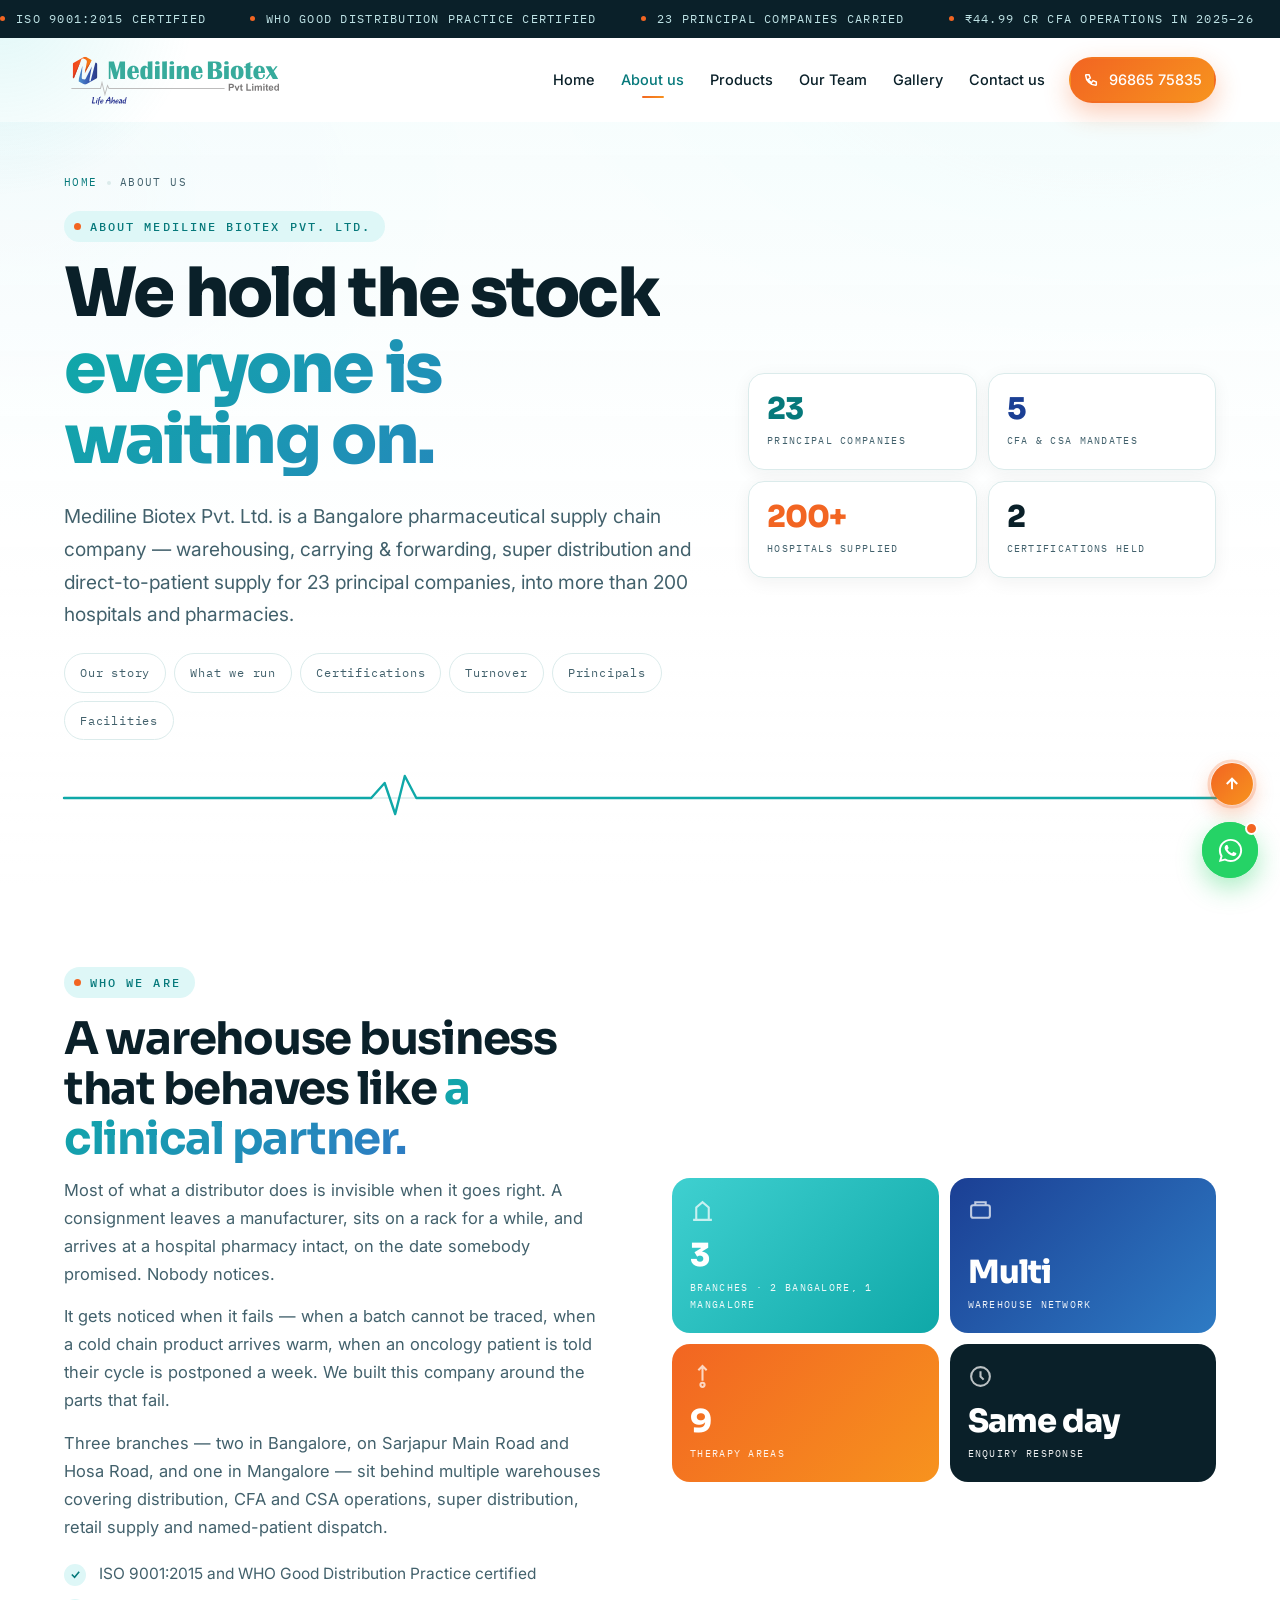
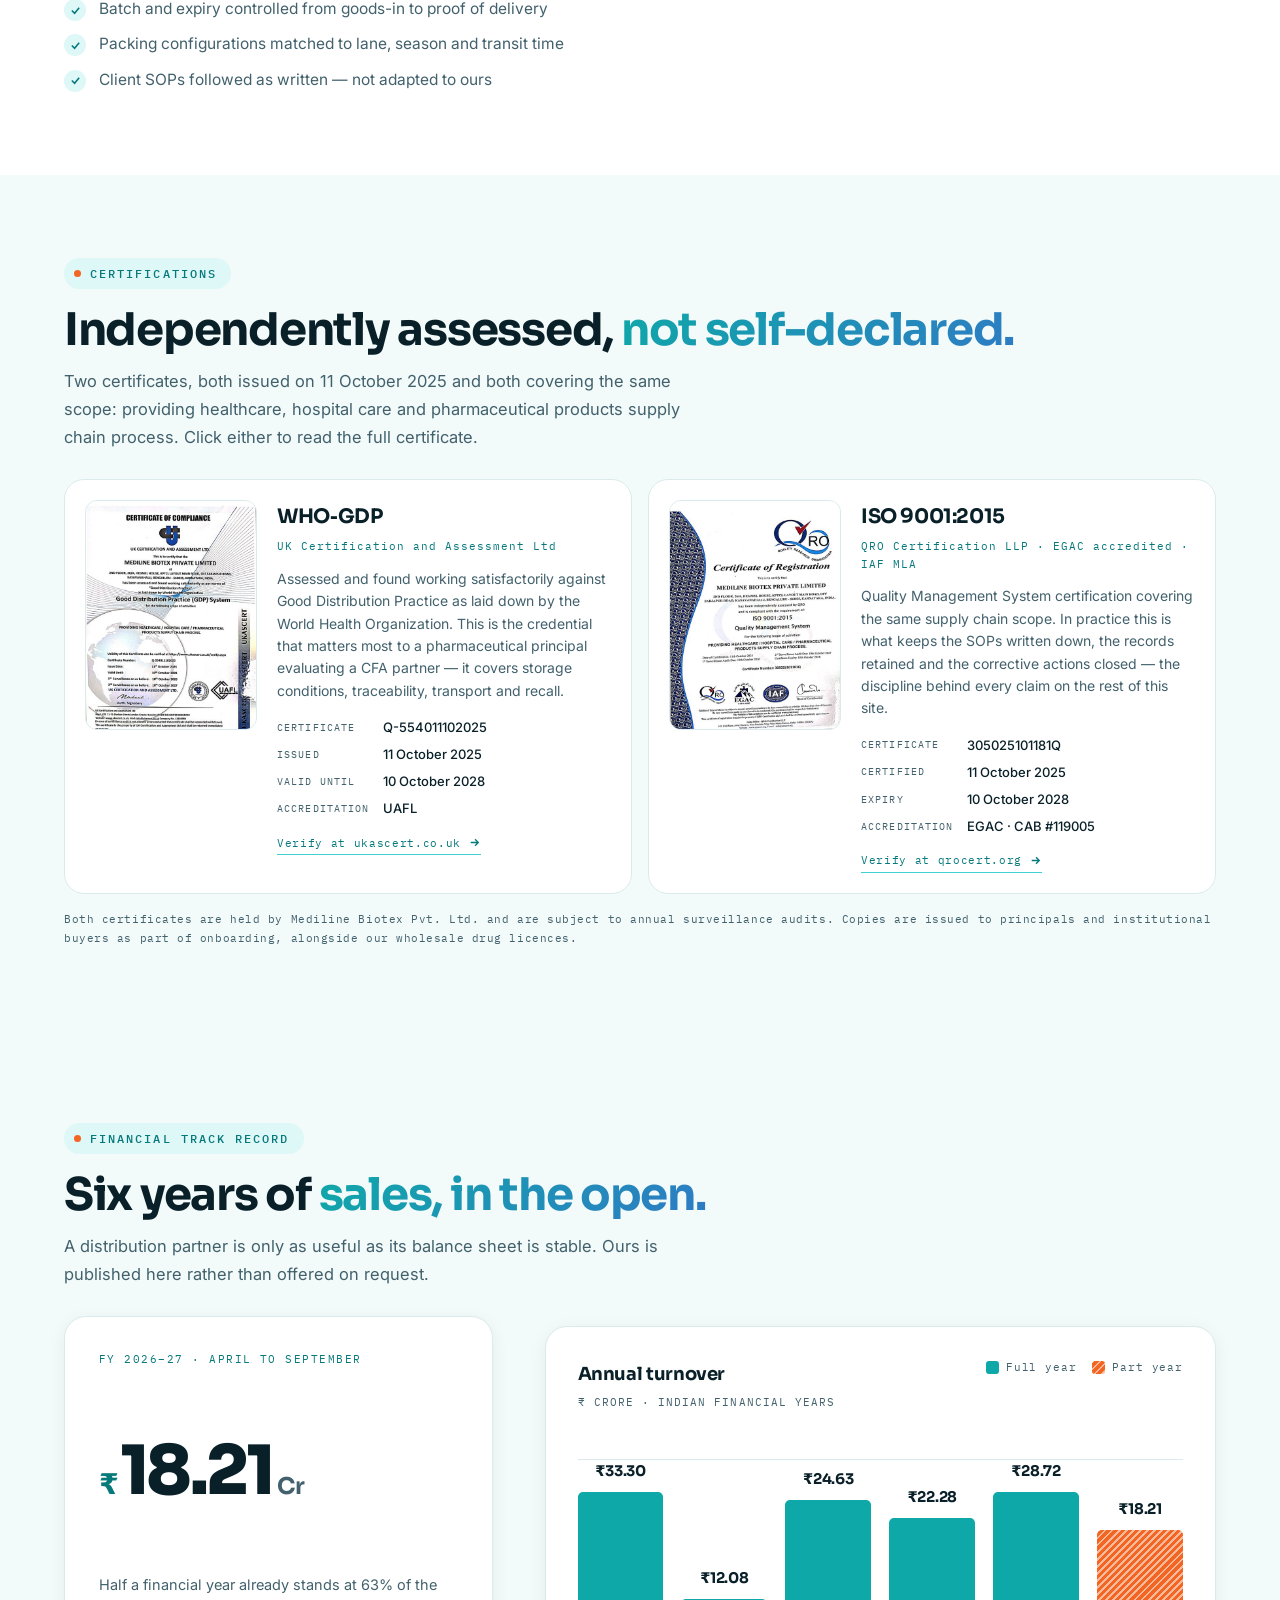
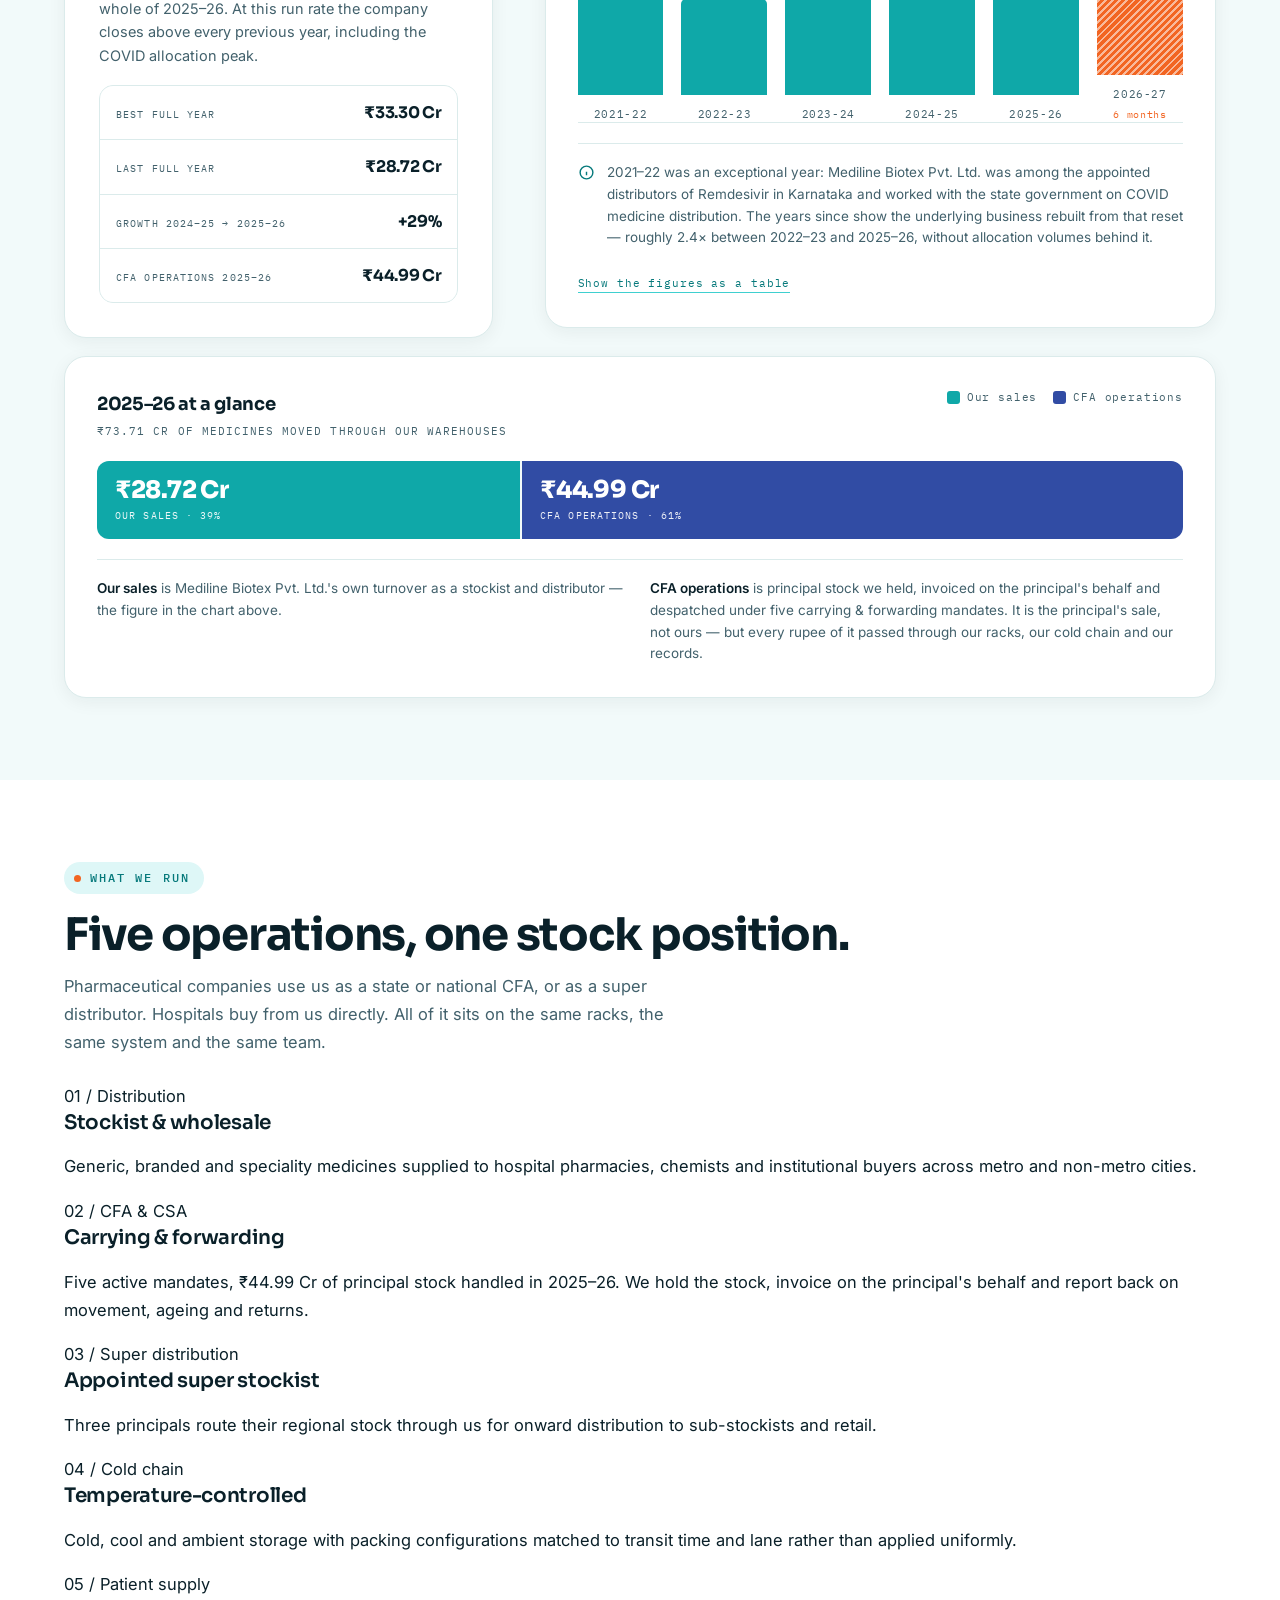
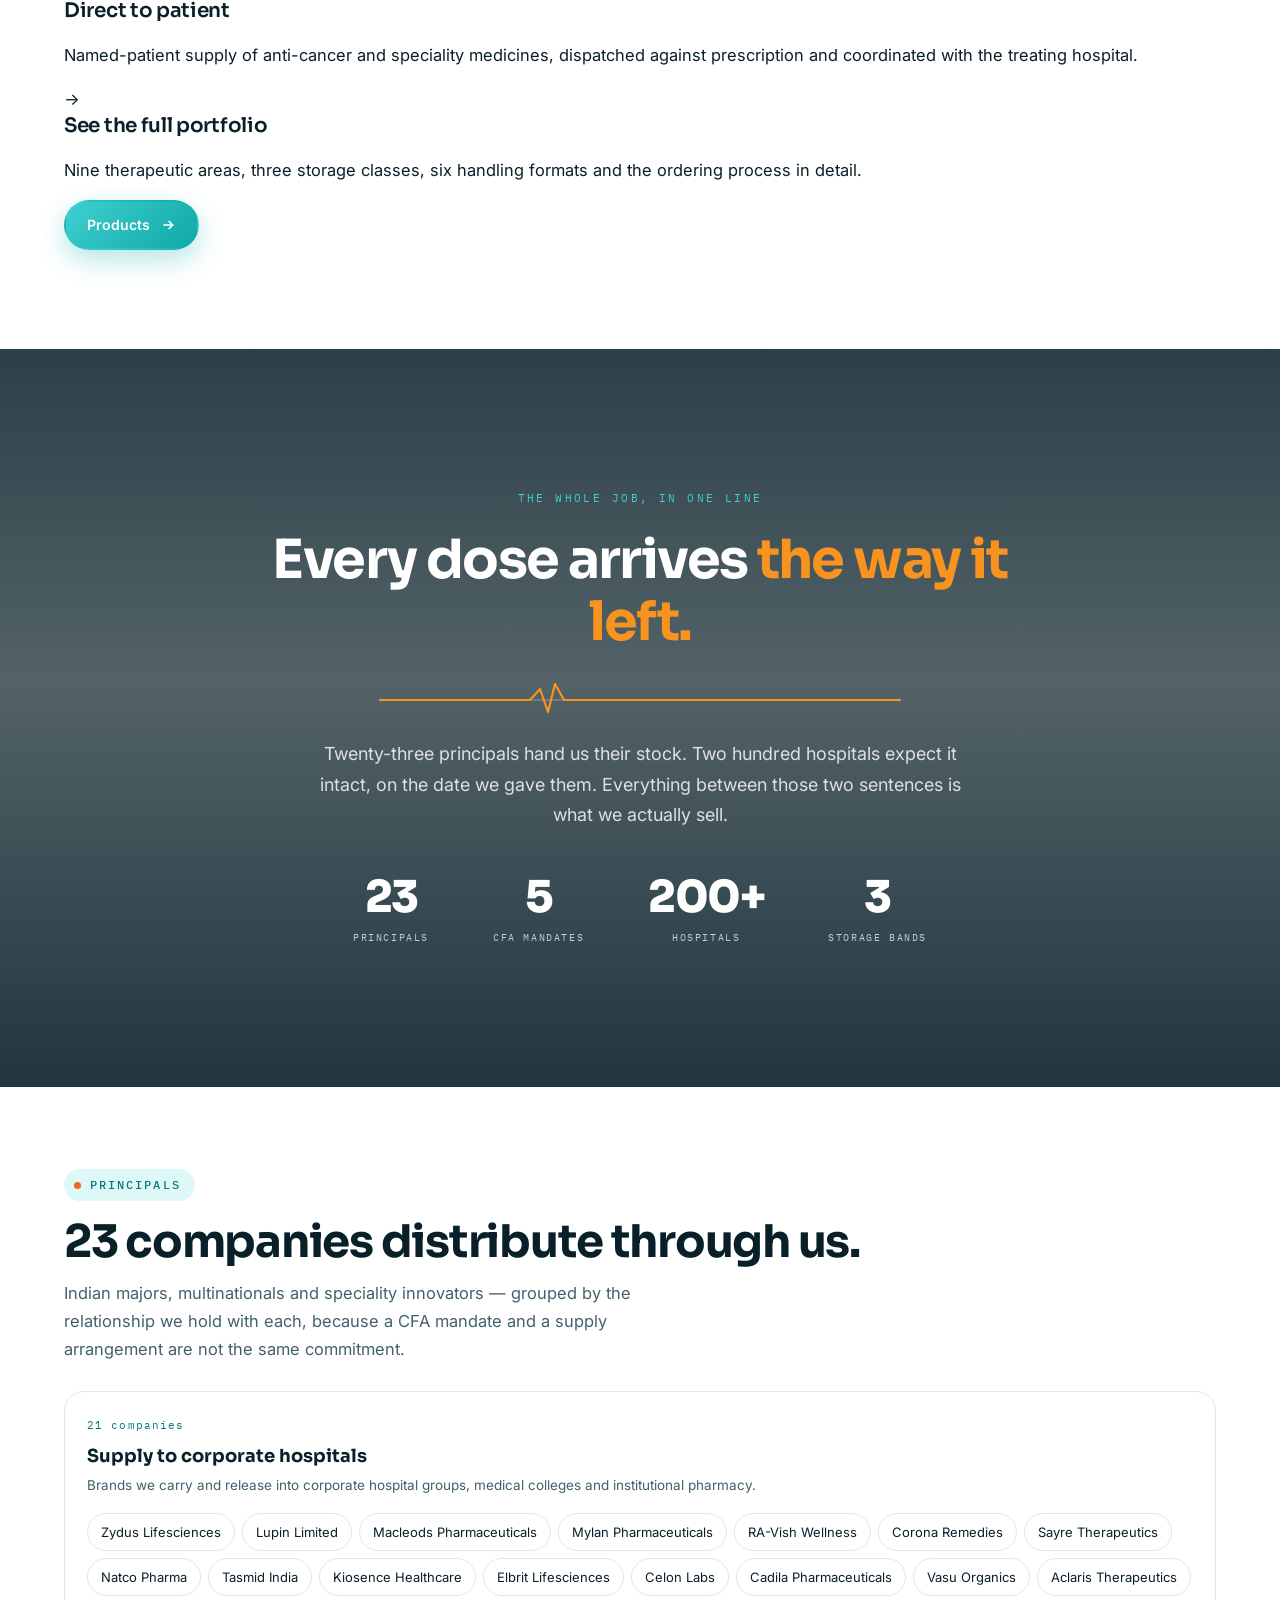
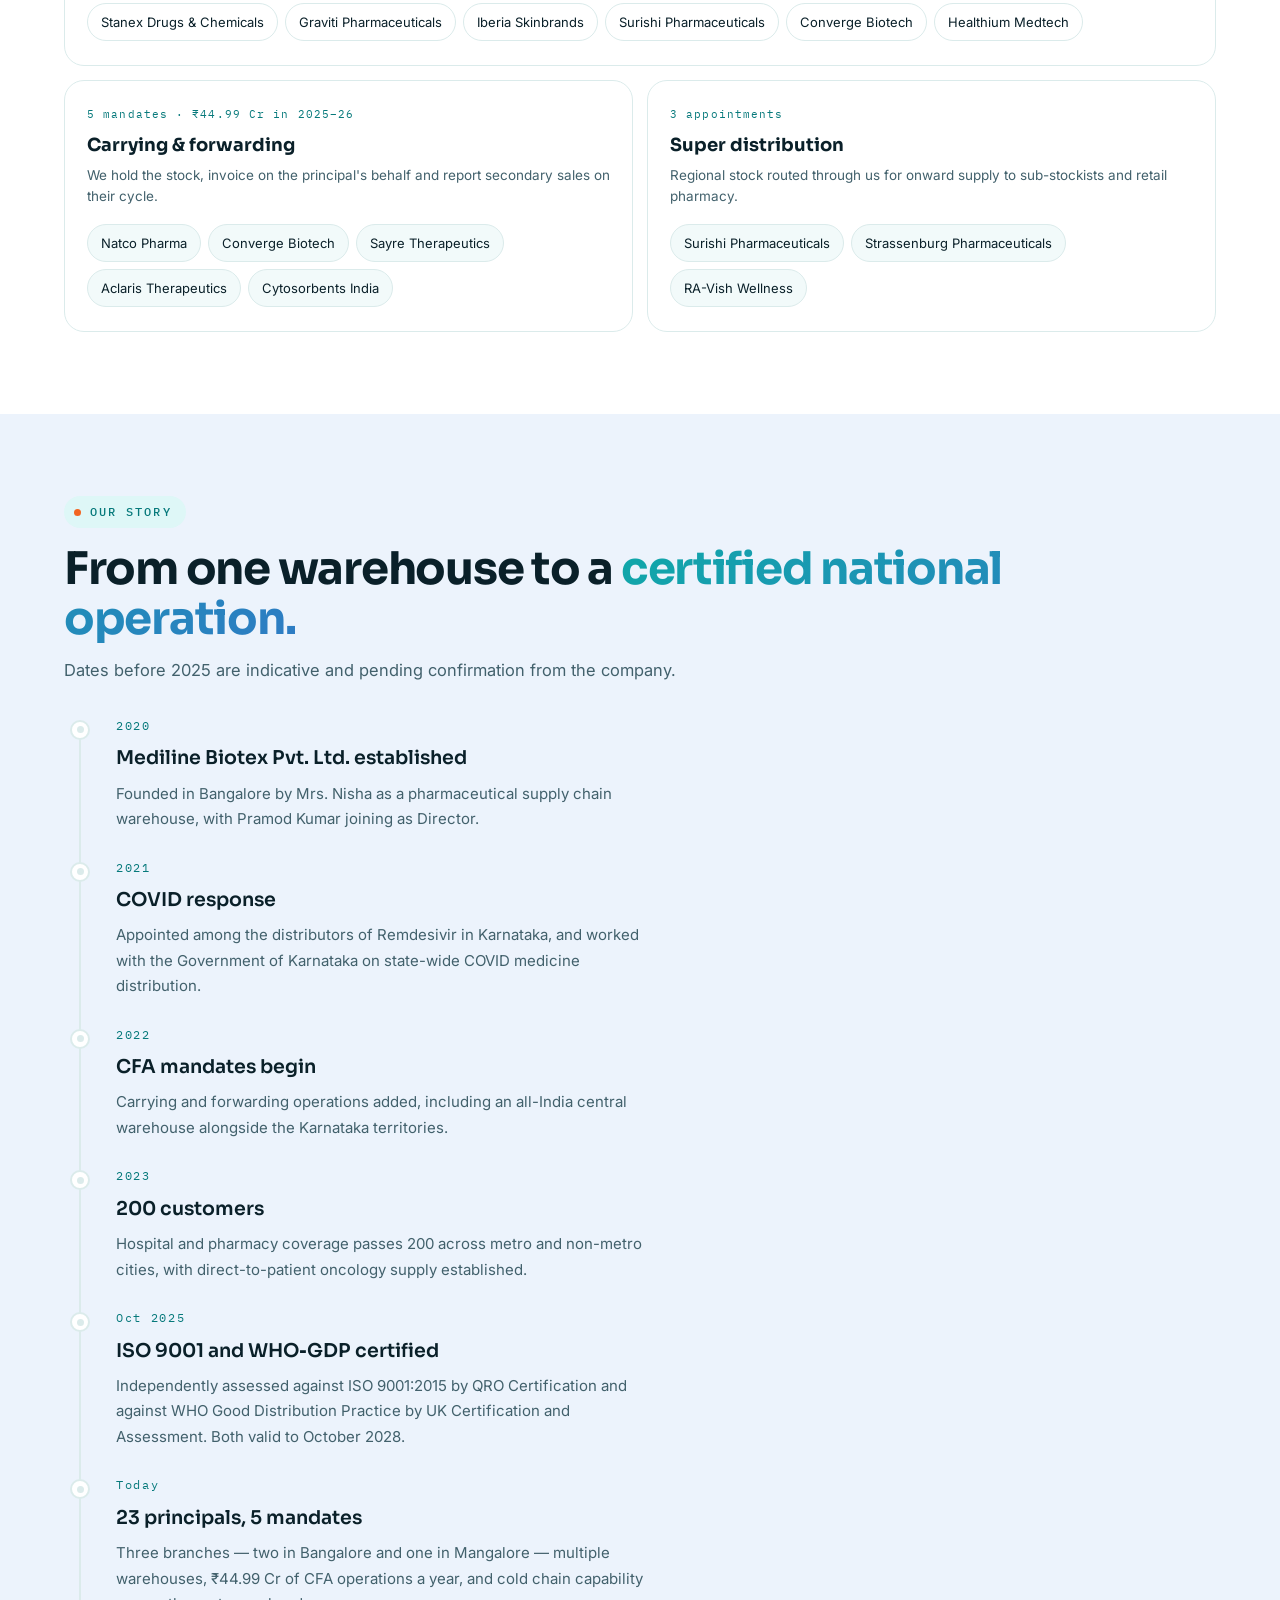
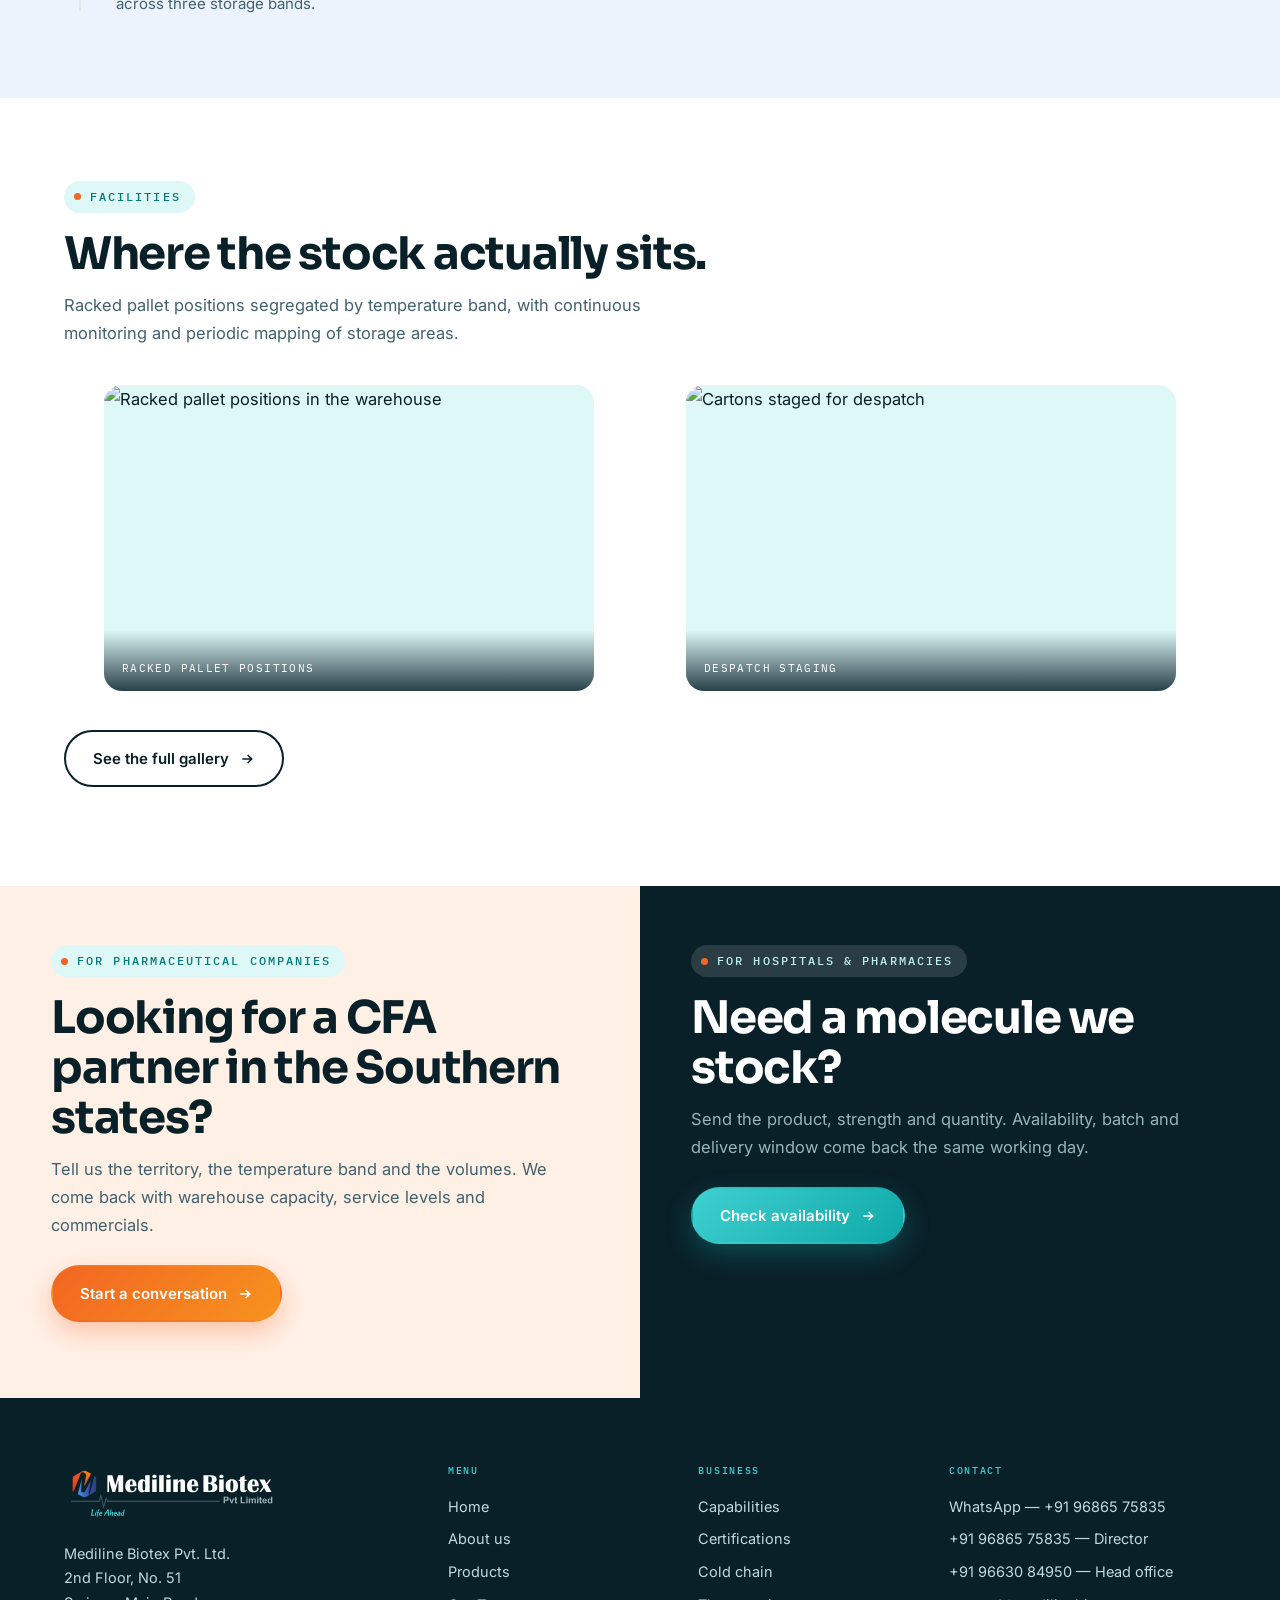
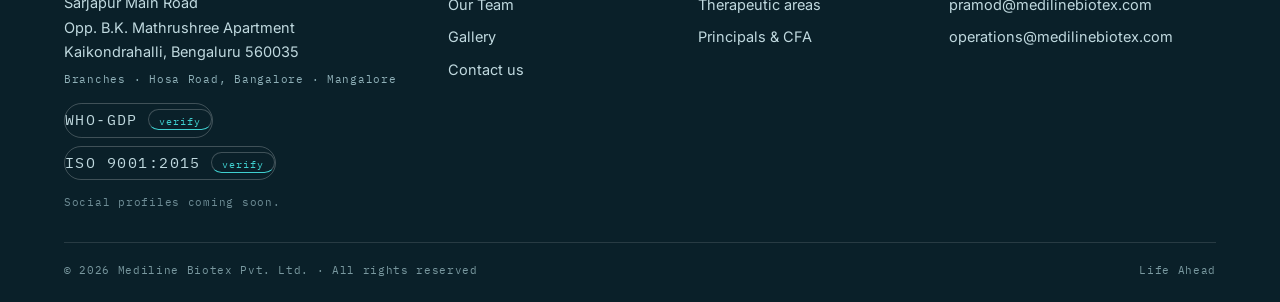
==== about.html @ 3baffec4 "v1" ====
<!DOCTYPE html>
<html lang="en">
<head>
<meta charset="utf-8">
<meta name="viewport" content="width=device-width, initial-scale=1">
<meta name="theme-color" content="#37AB9C">
<title>About us — Mediline Biotex | ISO 9001 &amp; WHO-GDP distributor</title>
<meta name="description" content="Mediline Biotex Pvt. Ltd. is a Bangalore pharmaceutical supply chain company — warehousing, CFA, super distribution and direct-to-patient supply for 23 principals, certified to ISO 9001:2015 and WHO Good Distribution Practice.">
<meta property="og:title" content="About us — Mediline Biotex | ISO 9001 &amp; WHO-GDP distributor">
<meta property="og:description" content="Mediline Biotex Pvt. Ltd. is a Bangalore pharmaceutical supply chain company — warehousing, CFA, super distribution and direct-to-patient supply for 23 principals, certified to ISO 9001:2015 and WHO Good Distribution Practice.">
<meta property="og:type" content="website">
<link rel="icon" type="image/svg+xml" href="assets/mark.svg">
<link rel="apple-touch-icon" href="assets/mediline-mark-512.png">
<link rel="preconnect" href="https://fonts.googleapis.com">
<link rel="preconnect" href="https://fonts.gstatic.com" crossorigin>
<link href="https://fonts.googleapis.com/css2?family=Sora:wght@400;600;700;800&family=Inter:wght@400;500;600&family=IBM+Plex+Mono:wght@400;500&display=swap" rel="stylesheet">
<link rel="stylesheet" href="assets/style.css">
</head>
<body>
<div id="glow"></div>
<div id="prog"></div>
<!-- ===== TICKER ===== -->
<div id="tick">
  <div class="tick-track" data-marq>
    <span><u></u> ISO 9001:2015 certified</span>
    <span><u></u> WHO Good Distribution Practice certified</span>
    <span><u></u> 23 principal companies carried</span>
    <span><u></u> &#8377;44.99 Cr CFA operations in 2025&ndash;26</span>
    <span><u></u> 5 CFA &amp; CSA mandates</span>
    <span><u></u> 200+ hospitals and pharmacies supplied</span>
    <span><u></u> 3 branches &mdash; Bangalore &amp; Mangalore</span>
    <span><u></u> Cold 2&ndash;8&deg;C &middot; Cool 15&ndash;25&deg;C &middot; Ambient below 30&deg;C</span>
    <span><u></u> Same-day availability confirmation</span>
  </div>
</div>
<!-- ===== HEADER ===== -->
<header id="hdr">
  <div class="wrap hdr-in">
    <a class="logo" href="index.html"><img src="assets/logo.svg" alt="Mediline Biotex Pvt. Ltd. — Life Ahead" width="585" height="166"></a>
    <nav class="nav" aria-label="Main">
      <a href="index.html">Home</a>
      <a href="about.html" class="active">About us</a>
      <a href="products.html">Products</a>
      <a href="team.html">Our Team</a>
      <a href="gallery.html">Gallery</a>
      <a href="contact.html">Contact us</a>
      <a class="btn btn-warm btn-sm" href="tel:+919686575835"><svg viewBox="0 0 24 24" fill="none" stroke="currentColor" stroke-width="2.2"><path d="M5 4h4l2 5-3 2a12 12 0 005 5l2-3 5 2v4a1 1 0 01-1 1A16 16 0 014 5a1 1 0 011-1z"/></svg> 96865&nbsp;75835</a>
    </nav>
    <button id="burger" type="button" aria-label="Open menu" aria-controls="drawer" aria-expanded="false"><span></span><span></span><span></span></button>
  </div>
</header>
<nav id="drawer" aria-label="Mobile menu">
  <p class="d-head">Menu</p>
  <a href="index.html">Home</a>
  <a href="about.html" class="on">About us</a>
  <a href="products.html">Products</a>
  <a href="team.html">Our Team</a>
  <a href="gallery.html">Gallery</a>
  <a href="contact.html">Contact us</a>
  <div class="d-actions">
    <a class="call" href="tel:+919686575835"><svg viewBox="0 0 24 24" fill="none" stroke="currentColor" stroke-width="2.2"><path d="M5 4h4l2 5-3 2a12 12 0 005 5l2-3 5 2v4a1 1 0 01-1 1A16 16 0 014 5a1 1 0 011-1z"/></svg> Call 96865&nbsp;75835</a>
    <a class="whats" href="https://wa.me/919686575835?text=Hi%20Mediline%20Biotex%2C%20I%27d%20like%20to%20enquire%20about%20" target="_blank" rel="noopener"><svg viewBox="0 0 32 32" fill="currentColor"><path d="M16.01 3.2c-7.06 0-12.8 5.74-12.8 12.8 0 2.26.59 4.46 1.72 6.4L3.2 28.8l6.57-1.7a12.74 12.74 0 006.24 1.6h.01c7.06 0 12.8-5.74 12.8-12.8 0-3.42-1.33-6.63-3.75-9.05a12.7 12.7 0 00-9.06-3.65zm0 23.34h-.01a10.6 10.6 0 01-5.4-1.48l-.39-.23-4.02 1.05 1.07-3.92-.25-.4a10.6 10.6 0 01-1.63-5.66c0-5.87 4.78-10.64 10.64-10.64 2.84 0 5.51 1.11 7.52 3.12a10.57 10.57 0 013.11 7.53c0 5.87-4.77 10.63-10.64 10.63zm5.83-7.96c-.32-.16-1.89-.93-2.18-1.04-.29-.11-.5-.16-.71.16-.21.32-.82 1.04-1.01 1.25-.18.21-.37.24-.69.08-.32-.16-1.35-.5-2.57-1.59-.95-.85-1.59-1.89-1.78-2.21-.18-.32-.02-.5.14-.66.15-.14.32-.37.48-.56.16-.19.21-.32.32-.53.11-.21.05-.4-.03-.56-.08-.16-.71-1.73-.98-2.36-.26-.62-.52-.54-.71-.55l-.61-.01c-.21 0-.56.08-.85.4-.29.32-1.11 1.09-1.11 2.65s1.14 3.08 1.3 3.29c.16.21 2.24 3.42 5.43 4.8.76.33 1.35.52 1.81.67.76.24 1.45.21 2 .13.61-.09 1.89-.77 2.15-1.52.27-.75.27-1.38.19-1.52-.08-.13-.29-.21-.61-.37z"/></svg> WhatsApp us</a>
  </div>
  <p class="d-foot">2nd Floor, No. 51, Sarjapur Main Road<br>Kaikondrahalli, Bengaluru 560035<br>Branches: Hosa Road &middot; Mangalore</p>
</nav>
<div id="navScrim"></div>
<!-- ===== PAGE HEAD ===== -->
<section id="phead" class="px">
  <div class="px-frame">
    <div class="px-bg" style="background-image:url('https://images.unsplash.com/photo-1553413077-190dd305871c?auto=format&amp;fit=crop&amp;w=2400&amp;q=72')"></div>
    <div class="px-veil veil-light"></div>
  </div>
  <div class="wrap">
    <p class="crumb"><a href="index.html">Home</a> <i></i> About us</p>
    <div class="phead-grid">
      <div>
        <p class="eyebrow"><i></i> About Mediline Biotex Pvt. Ltd.</p>
        <h1 class="h1" data-split>We hold the stock <em class="grad-text">everyone is waiting on.</em></h1>
        <p class="lede" style="margin-top:20px">Mediline Biotex Pvt. Ltd. is a Bangalore pharmaceutical supply chain company — warehousing, carrying &amp; forwarding, super distribution and direct-to-patient supply for 23 principal companies, into more than 200 hospitals and pharmacies.</p>
        <div class="anchor-nav">
          <a href="#story">Our story</a><a href="#capabilities">What we run</a>
          <a href="#certs">Certifications</a><a href="#turnover">Turnover</a><a href="#partners">Principals</a>
          <a href="#facilities">Facilities</a>
        </div>
      </div>
      <div class="qstats rv-r">
        <div class="qstat teal"><b class="count" data-to="23">23</b><span>Principal companies</span></div>
        <div class="qstat cool"><b class="count" data-to="5">5</b><span>CFA &amp; CSA mandates</span></div>
        <div class="qstat warm"><b class="count" data-to="200" data-suffix="+">200+</b><span>Hospitals supplied</span></div>
        <div class="qstat"><b>2</b><span>Certifications held</span></div>
      </div>
    </div>
    <div class="pulse-wrap">
      <svg class="pulse" viewBox="0 0 1200 44" preserveAspectRatio="none" aria-hidden="true">
        <path class="flat" d="M0 22 H1200"/>
        <path class="live-line" d="M0 22 H320 l14 -15 l11 31 l10 -38 l12 22 H1200"/>
      </svg>
    </div>
  </div>
</section>

<!-- ===== WHO WE ARE ===== -->
<section class="sec" id="who">
  <div class="wrap">
    <div class="about-grid">
      <div class="rv-l">
        <p class="eyebrow"><i></i> Who we are</p>
        <h2 class="h2">A warehouse business that behaves like <span class="grad-text">a clinical partner.</span></h2>
        <p class="sub">Most of what a distributor does is invisible when it goes right. A consignment leaves a manufacturer, sits on a rack for a while, and arrives at a hospital pharmacy intact, on the date somebody promised. Nobody notices.</p>
        <p class="sub" style="margin-top:14px">It gets noticed when it fails — when a batch cannot be traced, when a cold chain product arrives warm, when an oncology patient is told their cycle is postponed a week. We built this company around the parts that fail.</p>
        <p class="sub" style="margin-top:14px">Three branches &mdash; two in Bangalore, on Sarjapur Main Road and Hosa Road, and one in Mangalore &mdash; sit behind multiple warehouses covering distribution, CFA and CSA operations, super distribution, retail supply and named-patient dispatch.</p>
        <ul class="pill-list">
          <li><span class="ck"><svg viewBox="0 0 24 24" fill="none" stroke="#06797B" stroke-width="3.4"><path d="M4 12l6 6L20 6"/></svg></span> ISO 9001:2015 and WHO Good Distribution Practice certified</li>
          <li><span class="ck"><svg viewBox="0 0 24 24" fill="none" stroke="#06797B" stroke-width="3.4"><path d="M4 12l6 6L20 6"/></svg></span> Batch and expiry controlled from goods-in to proof of delivery</li>
          <li><span class="ck"><svg viewBox="0 0 24 24" fill="none" stroke="#06797B" stroke-width="3.4"><path d="M4 12l6 6L20 6"/></svg></span> Packing configurations matched to lane, season and transit time</li>
          <li><span class="ck"><svg viewBox="0 0 24 24" fill="none" stroke="#06797B" stroke-width="3.4"><path d="M4 12l6 6L20 6"/></svg></span> Client SOPs followed as written — not adapted to ours</li>
        </ul>
      </div>
      <div class="mosaic rv-r">
        <div class="tile t1"><svg viewBox="0 0 24 24" fill="none" stroke="#fff" stroke-width="2"><path d="M3 21h18M6 21V9l6-5 6 5v12"/></svg><b>3</b><span>Branches &middot; 2 Bangalore, 1 Mangalore</span></div>
        <div class="tile t2"><svg viewBox="0 0 24 24" fill="none" stroke="#fff" stroke-width="2"><rect x="3" y="7" width="18" height="12" rx="2"/><path d="M7 7V4h10v3"/></svg><b>Multi</b><span>Warehouse network</span></div>
        <div class="tile t3"><svg viewBox="0 0 24 24" fill="none" stroke="#fff" stroke-width="2"><path d="M12 2v14M8 6l4-4 4 4"/><circle cx="12" cy="20" r="2"/></svg><b>9</b><span>Therapy areas</span></div>
        <div class="tile t4"><svg viewBox="0 0 24 24" fill="none" stroke="#fff" stroke-width="2"><circle cx="12" cy="12" r="9"/><path d="M12 7v5l3 3"/></svg><b>Same day</b><span>Enquiry response</span></div>
      </div>
    </div>
  </div>
</section>

<!-- ===== CERTIFICATIONS ===== -->
<section class="sec sec-mist" id="certs">
  <div class="wrap">
    <div class="rv">
      <p class="eyebrow"><i></i> Certifications</p>
      <h2 class="h2">Independently assessed, <span class="grad-text">not self-declared.</span></h2>
      <p class="sub">Two certificates, both issued on 11 October 2025 and both covering the same scope: providing healthcare, hospital care and pharmaceutical products supply chain process. Click either to read the full certificate.</p>
    </div>

    <div class="certs rv">
      <article class="cert">
        <figure class="shotwrap" role="button" tabindex="0" data-full="assets/cert-gdp.jpg" data-cap="WHO Good Distribution Practice — certificate Q-554011102025">
          <img loading="lazy" src="assets/cert-gdp-thumb.jpg" alt="WHO Good Distribution Practice certificate of compliance for Mediline Biotex Pvt. Ltd." width="520" height="735">
        </figure>
        <div>
          <h3>WHO&#8209;GDP</h3>
          <p class="issuer">UK Certification and Assessment Ltd</p>
          <p>Assessed and found working satisfactorily against Good Distribution Practice as laid down by the World Health Organization. This is the credential that matters most to a pharmaceutical principal evaluating a CFA partner — it covers storage conditions, traceability, transport and recall.</p>
          <dl>
            <dt>Certificate</dt><dd>Q-554011102025</dd>
            <dt>Issued</dt><dd>11 October 2025</dd>
            <dt>Valid until</dt><dd>10 October 2028</dd>
            <dt>Accreditation</dt><dd>UAFL</dd>
          </dl>
          <a class="verify" href="https://www.ukascert.co.uk/verify.aspx" target="_blank" rel="noopener">Verify at ukascert.co.uk
            <svg viewBox="0 0 24 24" fill="none" stroke="currentColor" stroke-width="2.4" style="width:13px;height:13px"><path d="M5 12h14M13 6l6 6-6 6"/></svg></a>
        </div>
      </article>

      <article class="cert">
        <figure class="shotwrap" role="button" tabindex="0" data-full="assets/cert-iso.jpg" data-cap="ISO 9001:2015 Quality Management System — certificate 305025101181Q">
          <img loading="lazy" src="assets/cert-iso-thumb.jpg" alt="ISO 9001:2015 certificate of registration for Mediline Biotex Pvt. Ltd." width="520" height="735">
        </figure>
        <div>
          <h3>ISO 9001:2015</h3>
          <p class="issuer">QRO Certification LLP &middot; EGAC accredited &middot; IAF MLA</p>
          <p>Quality Management System certification covering the same supply chain scope. In practice this is what keeps the SOPs written down, the records retained and the corrective actions closed — the discipline behind every claim on the rest of this site.</p>
          <dl>
            <dt>Certificate</dt><dd>305025101181Q</dd>
            <dt>Certified</dt><dd>11 October 2025</dd>
            <dt>Expiry</dt><dd>10 October 2028</dd>
            <dt>Accreditation</dt><dd>EGAC &middot; CAB #119005</dd>
          </dl>
          <a class="verify" href="https://www.qrocert.org/verify.aspx" target="_blank" rel="noopener">Verify at qrocert.org
            <svg viewBox="0 0 24 24" fill="none" stroke="currentColor" stroke-width="2.4" style="width:13px;height:13px"><path d="M5 12h14M13 6l6 6-6 6"/></svg></a>
        </div>
      </article>
    </div>

    <p class="note" style="margin-top:16px">Both certificates are held by Mediline Biotex Pvt. Ltd. and are subject to annual surveillance audits. Copies are issued to principals and institutional buyers as part of onboarding, alongside our wholesale drug licences.</p>
  </div>
</section>

<!-- ===== TURNOVER ===== -->
<section class="sec sec-mist" id="turnover">
  <div class="wrap">
    <div class="rv">
      <p class="eyebrow"><i></i> Financial track record</p>
      <h2 class="h2">Six years of <span class="grad-text">sales, in the open.</span></h2>
      <p class="sub">A distribution partner is only as useful as its balance sheet is stable. Ours is published here rather than offered on request.</p>
    </div>

    <div class="turn-grid">
      <div class="turn-hero rv-l">
        <p class="lbl">FY 2026&ndash;27 &middot; April to September</p>
        <p class="big"><span class="cur">&#8377;</span><span class="count" data-target="18.21" data-decimals="2">18.21</span><span class="un">Cr</span></p>
        <p class="cap">Half a financial year already stands at 63% of the whole of 2025&ndash;26. At this run rate the company closes above every previous year, including the COVID allocation peak.</p>
        <div class="facts">
          <div><span class="k">Best full year</span><b>&#8377;33.30 Cr</b></div>
          <div><span class="k">Last full year</span><b>&#8377;28.72 Cr</b></div>
          <div><span class="k">Growth 2024&ndash;25 &rarr; 2025&ndash;26</span><b>+29%</b></div>
          <div><span class="k">CFA operations 2025&ndash;26</span><b>&#8377;44.99 Cr</b></div>
        </div>
      </div>

      <div class="chartcard rv-r">
        <div class="chart-hd">
          <div>
            <h3>Annual turnover</h3>
            <p>&#8377; crore &middot; Indian financial years</p>
          </div>
          <div class="chart-key">
            <span><i class="full"></i> Full year</span>
            <span><i class="part"></i> Part year</span>
          </div>
        </div>

        <div class="bars" id="turnBars">
        <div class="bar">
          <span class="tip"><b>FY 2021-22</b>&#8377;33,30,05,660<br>Peak COVID allocation year</span>
          <span class="v">&#8377;33.30</span>
          <span class="col" data-h="100.0"></span>
          <span class="yr">2021-22</span>
        </div>
        <div class="bar">
          <span class="tip"><b>FY 2022-23</b>&#8377;12,08,11,148<br>Post-COVID reset</span>
          <span class="v">&#8377;12.08</span>
          <span class="col" data-h="36.3"></span>
          <span class="yr">2022-23</span>
        </div>
        <div class="bar">
          <span class="tip"><b>FY 2023-24</b>&#8377;24,62,84,417<br>Base business rebuilt</span>
          <span class="v">&#8377;24.63</span>
          <span class="col" data-h="74.0"></span>
          <span class="yr">2023-24</span>
        </div>
        <div class="bar">
          <span class="tip"><b>FY 2024-25</b>&#8377;22,27,69,272</span>
          <span class="v">&#8377;22.28</span>
          <span class="col" data-h="66.9"></span>
          <span class="yr">2024-25</span>
        </div>
        <div class="bar">
          <span class="tip"><b>FY 2025-26</b>&#8377;28,71,91,648<br>Best full year since 2021-22</span>
          <span class="v">&#8377;28.72</span>
          <span class="col" data-h="86.2"></span>
          <span class="yr">2025-26</span>
        </div>
        <div class="bar part">
          <span class="tip"><b>FY 2026-27 &middot; Apr&ndash;Sep</b>&#8377;18,21,00,000<br>Six months, April to September</span>
          <span class="v">&#8377;18.21</span>
          <span class="col" data-h="54.7"></span>
          <span class="yr">2026-27<em>6 months</em></span>
        </div>
        </div>

        <p class="chart-note">
          <svg viewBox="0 0 24 24" fill="none" stroke="currentColor" stroke-width="2"><circle cx="12" cy="12" r="9"/><path d="M12 11v5M12 7.6v.2"/></svg>
          <span>2021&ndash;22 was an exceptional year: Mediline Biotex Pvt. Ltd. was among the appointed distributors of Remdesivir in Karnataka and worked with the state government on COVID medicine distribution. The years since show the underlying business rebuilt from that reset &mdash; roughly 2.4&times; between 2022&ndash;23 and 2025&ndash;26, without allocation volumes behind it.</span>
        </p>

        <button type="button" class="turn-toggle" id="turnToggle" aria-expanded="false" aria-controls="turnTable">Show the figures as a table</button>
        <table class="turn-table" id="turnTable" hidden>
          <caption>Mediline Biotex Pvt. Ltd. &mdash; turnover by financial year</caption>
          <thead><tr><th scope="col">Financial year</th><th scope="col">Turnover</th><th scope="col">In crore</th></tr></thead>
          <tbody>
          <tr><td>2021-22</td><td>&#8377;33,30,05,660</td><td>&#8377;33.30 Cr</td></tr>
          <tr><td>2022-23</td><td>&#8377;12,08,11,148</td><td>&#8377;12.08 Cr</td></tr>
          <tr><td>2023-24</td><td>&#8377;24,62,84,417</td><td>&#8377;24.63 Cr</td></tr>
          <tr><td>2024-25</td><td>&#8377;22,27,69,272</td><td>&#8377;22.28 Cr</td></tr>
          <tr><td>2025-26</td><td>&#8377;28,71,91,648</td><td>&#8377;28.72 Cr</td></tr>
          <tr><td>2026-27 (Apr&ndash;Sep)</td><td>&#8377;18,21,00,000</td><td>&#8377;18.21 Cr</td></tr>
          </tbody>
        </table>
      </div>

    </div>
    <div class="splitcard rv">
      <div class="split-hd">
        <div>
          <h3>2025&ndash;26 at a glance</h3>
          <p>&#8377;73.71 Cr of medicines moved through our warehouses</p>
        </div>
        <div class="chart-key">
          <span><i class="k-own"></i> Our sales</span>
          <span><i class="k-cfa"></i> CFA operations</span>
        </div>
      </div>
      <div class="splitbar" id="splitBar" role="img" aria-label="2025-26: our sales Rs 28.72 crore, 39 percent; CFA operations Rs 44.99 crore, 61 percent; Rs 73.71 crore in total">
        <div class="seg s-own" style="--w:38.96%"><b>&#8377;28.72 Cr</b><span>Our sales &middot; 39%</span></div>
        <div class="seg s-cfa" style="--w:61.04%"><b>&#8377;44.99 Cr</b><span>CFA operations &middot; 61%</span></div>
      </div>
      <div class="split-ft">
        <p><strong>Our sales</strong> is Mediline Biotex Pvt. Ltd.'s own turnover as a stockist and distributor &mdash; the figure in the chart above.</p>
        <p><strong>CFA operations</strong> is principal stock we held, invoiced on the principal's behalf and despatched under five carrying &amp; forwarding mandates. It is the principal's sale, not ours &mdash; but every rupee of it passed through our racks, our cold chain and our records.</p>
      </div>
    </div>
  </div>
</section>

<!-- ===== CAPABILITIES ===== -->
<section class="sec" id="capabilities">
  <div class="wrap">
    <div class="rv">
      <p class="eyebrow"><i></i> What we run</p>
      <h2 class="h2">Five operations, one stock position.</h2>
      <p class="sub">Pharmaceutical companies use us as a state or national CFA, or as a super distributor. Hospitals buy from us directly. All of it sits on the same racks, the same system and the same team.</p>
    </div>
    <div class="caps rv" style="margin-top:26px">
      <div class="cap"><span class="tag">01 / Distribution</span><h3 class="h3">Stockist &amp; wholesale</h3>
        <p>Generic, branded and speciality medicines supplied to hospital pharmacies, chemists and institutional buyers across metro and non-metro cities.</p></div>
      <div class="cap"><span class="tag">02 / CFA &amp; CSA</span><h3 class="h3">Carrying &amp; forwarding</h3>
        <p>Five active mandates, &#8377;44.99 Cr of principal stock handled in 2025&ndash;26. We hold the stock, invoice on the principal's behalf and report back on movement, ageing and returns.</p></div>
      <div class="cap"><span class="tag">03 / Super distribution</span><h3 class="h3">Appointed super stockist</h3>
        <p>Three principals route their regional stock through us for onward distribution to sub-stockists and retail.</p></div>
      <div class="cap"><span class="tag">04 / Cold chain</span><h3 class="h3">Temperature-controlled</h3>
        <p>Cold, cool and ambient storage with packing configurations matched to transit time and lane rather than applied uniformly.</p></div>
      <div class="cap"><span class="tag">05 / Patient supply</span><h3 class="h3">Direct to patient</h3>
        <p>Named-patient supply of anti-cancer and speciality medicines, dispatched against prescription and coordinated with the treating hospital.</p></div>
      <div class="cap"><span class="tag">&rarr;</span><h3 class="h3">See the full portfolio</h3>
        <p>Nine therapeutic areas, three storage classes, six handling formats and the ordering process in detail.</p>
        <p style="margin-top:14px"><a class="btn btn-teal btn-sm" href="products.html">Products <svg viewBox="0 0 24 24" fill="none" stroke="currentColor" stroke-width="2.4"><path d="M5 12h14M13 6l6 6-6 6"/></svg></a></p></div>
    </div>
  </div>
</section>

<!-- ===== STATEMENT ===== -->
<section class="state px" id="promise">
  <div class="px-frame">
    <div class="px-bg" style="background-image:url('https://images.unsplash.com/photo-1592085198739-ffcad7f36b54?auto=format&amp;fit=crop&amp;w=2000&amp;q=72')"></div>
    <div class="px-veil veil-deep"></div>
  </div>
  <div class="px-in">
    <span class="mark">The whole job, in one line</span>
    <h2>Every dose arrives <em>the way it left.</em></h2>
    <svg class="line" viewBox="0 0 520 34" preserveAspectRatio="none" aria-hidden="true">
      <path class="b" d="M0 17 H520"/><path class="f" d="M0 17 H150 l10 -11 l8 23 l7 -28 l9 16 H520"/>
    </svg>
    <p>Twenty-three principals hand us their stock. Two hundred hospitals expect it intact, on the date we gave them. Everything between those two sentences is what we actually sell.</p>
    <div class="kpis">
      <div class="kpi"><b>23</b><span>Principals</span></div>
      <div class="kpi"><b>5</b><span>CFA mandates</span></div>
      <div class="kpi"><b>200+</b><span>Hospitals</span></div>
      <div class="kpi"><b>3</b><span>Storage bands</span></div>
    </div>
  </div>
</section>

<!-- ===== PRINCIPALS ===== -->
<section class="sec" id="partners">
  <div class="wrap">
    <div class="rv">
      <p class="eyebrow"><i></i> Principals</p>
      <h2 class="h2">23 companies distribute through us.</h2>
      <p class="sub">Indian majors, multinationals and speciality innovators — grouped by the relationship we hold with each, because a CFA mandate and a supply arrangement are not the same commitment.</p>
    </div>

    <div class="pgroups rv">
      <div class="pgroup lead">
        <span class="cnt">21 companies</span>
        <h3>Supply to corporate hospitals</h3>
        <p>Brands we carry and release into corporate hospital groups, medical colleges and institutional pharmacy.</p>
        <div class="plist">
          <span>Zydus Lifesciences</span><span>Lupin Limited</span><span>Macleods Pharmaceuticals</span>
          <span>Mylan Pharmaceuticals</span><span>RA-Vish Wellness</span><span>Corona Remedies</span>
          <span>Sayre Therapeutics</span><span>Natco Pharma</span><span>Tasmid India</span>
          <span>Kiosence Healthcare</span><span>Elbrit Lifesciences</span><span>Celon Labs</span>
          <span>Cadila Pharmaceuticals</span><span>Vasu Organics</span><span>Aclaris Therapeutics</span>
          <span>Stanex Drugs &amp; Chemicals</span><span>Graviti Pharmaceuticals</span><span>Iberia Skinbrands</span>
          <span>Surishi Pharmaceuticals</span><span>Converge Biotech</span><span>Healthium Medtech</span>
        </div>
      </div>

      <div class="pgroup">
        <span class="cnt">5 mandates &middot; &#8377;44.99 Cr in 2025&ndash;26</span>
        <h3>Carrying &amp; forwarding</h3>
        <p>We hold the stock, invoice on the principal's behalf and report secondary sales on their cycle.</p>
        <div class="plist">
          <span>Natco Pharma</span><span>Converge Biotech</span><span>Sayre Therapeutics</span>
          <span>Aclaris Therapeutics</span><span>Cytosorbents India</span>
        </div>
      </div>

      <div class="pgroup">
        <span class="cnt">3 appointments</span>
        <h3>Super distribution</h3>
        <p>Regional stock routed through us for onward supply to sub-stockists and retail pharmacy.</p>
        <div class="plist">
          <span>Surishi Pharmaceuticals</span><span>Strassenburg Pharmaceuticals</span><span>RA-Vish Wellness</span>
        </div>
      </div>
    </div>
  </div>
</section>

<!-- ===== TIMELINE ===== -->
<section class="sec sec-sky" id="story">
  <div class="wrap">
    <div class="rv">
      <p class="eyebrow"><i></i> Our story</p>
      <h2 class="h2">From one warehouse to a <span class="grad-text">certified national operation.</span></h2>
      <p class="sub">Dates before 2025 are indicative and pending confirmation from the company.</p>
    </div>
    <div class="tl rv">
      <div class="tl-spine"><i id="tlFill"></i></div>
      <div class="tl-item"><span class="dot"><i></i></span><span class="yr">2020</span><h3>Mediline Biotex Pvt. Ltd. established</h3><p>Founded in Bangalore by Mrs. Nisha as a pharmaceutical supply chain warehouse, with Pramod Kumar joining as Director.</p></div>
      <div class="tl-item"><span class="dot"><i></i></span><span class="yr">2021</span><h3>COVID response</h3><p>Appointed among the distributors of Remdesivir in Karnataka, and worked with the Government of Karnataka on state-wide COVID medicine distribution.</p></div>
      <div class="tl-item"><span class="dot"><i></i></span><span class="yr">2022</span><h3>CFA mandates begin</h3><p>Carrying and forwarding operations added, including an all-India central warehouse alongside the Karnataka territories.</p></div>
      <div class="tl-item"><span class="dot"><i></i></span><span class="yr">2023</span><h3>200 customers</h3><p>Hospital and pharmacy coverage passes 200 across metro and non-metro cities, with direct-to-patient oncology supply established.</p></div>
      <div class="tl-item"><span class="dot"><i></i></span><span class="yr">Oct 2025</span><h3>ISO 9001 and WHO&#8209;GDP certified</h3><p>Independently assessed against ISO 9001:2015 by QRO Certification and against WHO Good Distribution Practice by UK Certification and Assessment. Both valid to October 2028.</p></div>
      <div class="tl-item"><span class="dot"><i></i></span><span class="yr">Today</span><h3>23 principals, 5 mandates</h3><p>Three branches &mdash; two in Bangalore and one in Mangalore &mdash; multiple warehouses, &#8377;44.99 Cr of CFA operations a year, and cold chain capability across three storage bands.</p></div>
    </div>
  </div>
</section>

<!-- ===== FACILITIES ===== -->
<section class="sec" id="facilities">
  <div class="wrap">
    <div class="rv">
      <p class="eyebrow"><i></i> Facilities</p>
      <h2 class="h2">Where the stock actually sits.</h2>
      <p class="sub">Racked pallet positions segregated by temperature band, with continuous monitoring and periodic mapping of storage areas.</p>
    </div>
    <div class="shot-pair rv">
      <figure class="shot"><img loading="lazy" src="https://images.unsplash.com/photo-1627309366653-2dedc084cdf1?auto=format&amp;fit=crop&amp;w=1200&amp;q=72" alt="Racked pallet positions in the warehouse">
        <figcaption>Racked pallet positions</figcaption></figure>
      <figure class="shot"><img loading="lazy" src="https://images.unsplash.com/photo-1672552226380-486fe900b322?auto=format&amp;fit=crop&amp;w=1200&amp;q=72" alt="Cartons staged for despatch">
        <figcaption>Despatch staging</figcaption></figure>
    </div>
    <p style="margin-top:22px"><a class="btn btn-out" href="gallery.html">See the full gallery <svg viewBox="0 0 24 24" fill="none" stroke="currentColor" stroke-width="2.4"><path d="M5 12h14M13 6l6 6-6 6"/></svg></a></p>
  </div>
</section>

<!-- ===== SPLIT CTA ===== -->
<section class="split">
  <div class="half a rv-l"><p class="eyebrow"><i></i> For pharmaceutical companies</p>
    <h2 class="h2">Looking for a CFA partner in the Southern states?</h2>
    <p class="sub">Tell us the territory, the temperature band and the volumes. We come back with warehouse capacity, service levels and commercials.</p>
    <p style="margin-top:26px"><a class="btn btn-warm" href="contact.html">Start a conversation <svg viewBox="0 0 24 24" fill="none" stroke="currentColor" stroke-width="2.4"><path d="M5 12h14M13 6l6 6-6 6"/></svg></a></p></div>
  <div class="half b rv-r"><p class="eyebrow on-dark"><i></i> For hospitals &amp; pharmacies</p>
    <h2 class="h2">Need a molecule we stock?</h2>
    <p class="sub">Send the product, strength and quantity. Availability, batch and delivery window come back the same working day.</p>
    <p style="margin-top:26px"><a class="btn btn-teal" href="products.html#enquire">Check availability <svg viewBox="0 0 24 24" fill="none" stroke="currentColor" stroke-width="2.4"><path d="M5 12h14M13 6l6 6-6 6"/></svg></a></p></div>
</section>
<!-- ===== FOOTER ===== -->
<footer id="ftr">
  <div class="wrap">
    <div class="f-grid">
      <div>
        <img src="assets/logo-knockout.svg" alt="Mediline Biotex Pvt. Ltd." width="585" height="166">
        <address>Mediline Biotex Pvt. Ltd.<br>2nd Floor, No. 51<br>Sarjapur Main Road<br>Opp. B.K. Mathrushree Apartment<br>Kaikondrahalli, Bengaluru 560035<br><span class="f-br">Branches &middot; Hosa Road, Bangalore &middot; Mangalore</span></address>
        <p class="f-cert">
          <a href="https://www.ukascert.co.uk/verify.aspx" target="_blank" rel="noopener">WHO&#8209;GDP <span class="vf">verify</span></a>
          <a href="https://www.qrocert.org/verify.aspx" target="_blank" rel="noopener">ISO 9001:2015 <span class="vf">verify</span></a>
        </p>
        <p class="f-social">Social profiles coming soon.</p>
      </div>
      <div><h4>Menu</h4><a href="index.html">Home</a><a href="about.html">About us</a><a href="products.html">Products</a><a href="team.html">Our Team</a><a href="gallery.html">Gallery</a><a href="contact.html">Contact us</a></div>
      <div><h4>Business</h4><a href="about.html#capabilities">Capabilities</a><a href="about.html#certs">Certifications</a><a href="products.html#storage">Cold chain</a><a href="products.html#explorer">Therapeutic areas</a><a href="about.html#partners">Principals &amp; CFA</a></div>
      <div><h4>Contact</h4><a href="https://wa.me/919686575835?text=Hi%20Mediline%20Biotex%2C%20I%27d%20like%20to%20enquire%20about%20" target="_blank" rel="noopener">WhatsApp — +91&nbsp;96865&nbsp;75835</a><a href="tel:+919686575835">+91&nbsp;96865&nbsp;75835 — Director</a><a href="tel:+919663084950">+91&nbsp;96630&nbsp;84950 — Head office</a><a href="mailto:pramod@medilinebiotex.com">pramod@<wbr>medilinebiotex.com</a><a href="mailto:operations@medilinebiotex.com">operations@<wbr>medilinebiotex.com</a></div>
    </div>
    <div class="f-btm"><span>&copy; 2026 Mediline Biotex Pvt. Ltd. &middot; All rights reserved</span><span>Life Ahead</span></div>
  </div>
</footer>
<div id="lightbox" role="dialog" aria-modal="true" aria-label="Image viewer">
  <button id="lbClose" type="button" aria-label="Close"><svg viewBox="0 0 24 24" fill="none" stroke="currentColor" stroke-width="2.6"><path d="M6 6l12 12M18 6L6 18"/></svg></button>
  <img id="lbImg" src="[data-uri]" alt="">
  <p id="lbCap"></p>
</div>
<!-- ===== FLOATING ACTIONS ===== -->
<div id="floats">
  <button id="toTop" type="button" aria-label="Back to top">
    <svg class="ring" viewBox="0 0 54 54" aria-hidden="true"><circle class="rb" cx="27" cy="27" r="24"/><circle class="rf" id="topRing" cx="27" cy="27" r="24"/></svg>
    <span class="btnface"><svg viewBox="0 0 24 24" fill="none" stroke="currentColor" stroke-width="2.6"><path d="M12 19V5M5 12l7-7 7 7"/></svg></span>
  </button>
  <a id="wa" href="https://wa.me/919686575835?text=Hi%20Mediline%20Biotex%2C%20I%27d%20like%20to%20enquire%20about%20" target="_blank" rel="noopener" aria-label="Chat with Mediline Biotex Pvt. Ltd. on WhatsApp">
    <span class="ping"></span><span class="badge"></span><svg viewBox="0 0 32 32" fill="#fff" aria-hidden="true"><path d="M16.01 3.2c-7.06 0-12.8 5.74-12.8 12.8 0 2.26.59 4.46 1.72 6.4L3.2 28.8l6.57-1.7a12.74 12.74 0 006.24 1.6h.01c7.06 0 12.8-5.74 12.8-12.8 0-3.42-1.33-6.63-3.75-9.05a12.7 12.7 0 00-9.06-3.65zm0 23.34h-.01a10.6 10.6 0 01-5.4-1.48l-.39-.23-4.02 1.05 1.07-3.92-.25-.4a10.6 10.6 0 01-1.63-5.66c0-5.87 4.78-10.64 10.64-10.64 2.84 0 5.51 1.11 7.52 3.12a10.57 10.57 0 013.11 7.53c0 5.87-4.77 10.63-10.64 10.63zm5.83-7.96c-.32-.16-1.89-.93-2.18-1.04-.29-.11-.5-.16-.71.16-.21.32-.82 1.04-1.01 1.25-.18.21-.37.24-.69.08-.32-.16-1.35-.5-2.57-1.59-.95-.85-1.59-1.89-1.78-2.21-.18-.32-.02-.5.14-.66.15-.14.32-.37.48-.56.16-.19.21-.32.32-.53.11-.21.05-.4-.03-.56-.08-.16-.71-1.73-.98-2.36-.26-.62-.52-.54-.71-.55l-.61-.01c-.21 0-.56.08-.85.4-.29.32-1.11 1.09-1.11 2.65s1.14 3.08 1.3 3.29c.16.21 2.24 3.42 5.43 4.8.76.33 1.35.52 1.81.67.76.24 1.45.21 2 .13.61-.09 1.89-.77 2.15-1.52.27-.75.27-1.38.19-1.52-.08-.13-.29-.21-.61-.37z"/></svg>
    <span class="say">Chat on WhatsApp</span>
  </a>
</div>
<script src="assets/jquery.min.js"></script>
<script src="assets/app.js"></script>
</body>
</html>
---- assets/style.css ----
/* ==========================================================
   MEDILINE BIOTEX — Home (deep build)
   Palette derived from the logo mark
   ========================================================== */
:root{
  --teal:#0FA8A8; --teal-lt:#3FD0D0; --teal-pale:#DEF7F7; --teal-dk:#06797B;
  --orange:#F26522; --amber:#F7931E; --peach:#FFF0E6;
  --blue:#2E7BC4; --blue-dk:#1B3F94; --navy:#1F2C7A; --sky:#ECF3FC;
  --ink:#0A2029; --ink-2:#12313D; --slate:#42616C; --mist:#F2FAFA; --line:#DBEBEB;
  --white:#fff; --green:#18C08F;

  --g-warm:linear-gradient(135deg,#F26522 0%,#F7931E 100%);
  --g-cool:linear-gradient(135deg,#1B3F94 0%,#2E7BC4 100%);
  --g-brand:linear-gradient(135deg,#0FA8A8 0%,#2E7BC4 100%);
  --g-mint:linear-gradient(135deg,#3FD0D0 0%,#0FA8A8 100%);
  --g-tri:linear-gradient(120deg,#0FA8A8 0%,#2E7BC4 46%,#F26522 100%);

  --display:'Sora',system-ui,sans-serif;
  --body:'Inter',system-ui,sans-serif;
  --mono:'IBM Plex Mono',monospace;

  --gut:clamp(18px,5vw,64px);
  --maxw:1280px;
  --sh-sm:0 4px 18px rgba(10,32,41,.06);
  --sh-md:0 14px 44px rgba(10,32,41,.10);
  --sh-lg:0 28px 70px rgba(10,32,41,.16);
  --ease:cubic-bezier(.2,.8,.3,1);
}
*{box-sizing:border-box}
html{scroll-behavior:smooth}
body{margin:0;background:var(--white);color:var(--ink);font-family:var(--body);
  font-size:16.5px;line-height:1.7;-webkit-font-smoothing:antialiased;overflow-x:hidden}
img{max-width:100%;display:block}
a{color:inherit;text-decoration:none}
ul{margin:0;padding:0;list-style:none}
button{font-family:inherit}
:focus-visible{outline:3px solid var(--orange);outline-offset:3px;border-radius:4px}
::selection{background:var(--teal-lt);color:#043536}

.wrap{max-width:var(--maxw);margin:0 auto;padding-inline:var(--gut)}
.sec{padding-block:clamp(52px,6.4vw,94px);position:relative}
.sec-mist{background:var(--mist)}
.sec-sky{background:var(--sky)}
.sec-peach{background:var(--peach)}

/* ---------- type ---------- */
.eyebrow{display:inline-flex;align-items:center;gap:9px;font-family:var(--mono);
  font-size:11.5px;font-weight:500;letter-spacing:.18em;text-transform:uppercase;
  color:var(--teal-dk);background:var(--teal-pale);padding:6px 14px 6px 10px;
  border-radius:100px;margin:0 0 16px}
.eyebrow i{width:7px;height:7px;border-radius:50%;background:var(--orange);flex:none;
  animation:blip 1.9s ease-in-out infinite}
@keyframes blip{0%,100%{opacity:1;transform:scale(1)}50%{opacity:.3;transform:scale(.65)}}
.eyebrow.on-dark{background:rgba(255,255,255,.13);color:#BFF0F0}
.h1{font-family:var(--display);font-weight:800;font-size:clamp(36px,5.7vw,68px);
  line-height:1.05;letter-spacing:-.035em;margin:0}
.h2{font-family:var(--display);font-weight:700;font-size:clamp(27px,3.6vw,45px);
  line-height:1.11;letter-spacing:-.028em;margin:0 0 12px}
.h3{font-family:var(--display);font-weight:600;font-size:20px;line-height:1.3;
  letter-spacing:-.015em;margin:0 0 10px}
.h4{font-family:var(--display);font-weight:600;font-size:16.5px;margin:0 0 10px}
.lede{font-size:clamp(16.5px,1.5vw,19.5px);color:var(--slate);max-width:60ch;margin:0}
.sub{color:var(--slate);max-width:62ch;margin:0}
.grad-text{background:var(--g-brand);-webkit-background-clip:text;background-clip:text;
  -webkit-text-fill-color:transparent}
.grad-warm{background:var(--g-warm);-webkit-background-clip:text;background-clip:text;
  -webkit-text-fill-color:transparent}

/* ---------- buttons ---------- */
.btn{display:inline-flex;align-items:center;gap:10px;font-weight:600;font-size:15px;
  padding:14px 27px;border-radius:100px;border:2px solid transparent;cursor:pointer;
  position:relative;overflow:hidden;isolation:isolate;
  transition:transform .28s var(--ease),box-shadow .28s,background .28s,color .28s}
.btn svg{width:16px;height:16px;transition:transform .28s}
.btn:hover svg{transform:translateX(4px)}
.btn-warm{background:var(--g-warm);color:#fff;box-shadow:0 10px 26px rgba(242,101,34,.32)}
.btn-warm:hover{transform:translateY(-3px);box-shadow:0 18px 38px rgba(242,101,34,.44)}
.btn-teal{background:var(--g-mint);color:#fff;box-shadow:0 10px 26px rgba(15,168,168,.3)}
.btn-teal:hover{transform:translateY(-3px);box-shadow:0 18px 38px rgba(15,168,168,.42)}
.btn-out{border-color:var(--ink);color:var(--ink)}
.btn-out:hover{background:var(--ink);color:#fff;transform:translateY(-3px)}
.btn-white{background:#fff;color:var(--ink);box-shadow:var(--sh-md)}
.btn-white:hover{transform:translateY(-3px)}
.btn-ghost{border-color:rgba(255,255,255,.45);color:#fff}
.btn-ghost:hover{background:#fff;color:var(--ink);border-color:#fff;transform:translateY(-3px)}
.btn-sm{padding:11px 21px;font-size:14px}
.ripple{position:absolute;border-radius:50%;background:rgba(255,255,255,.45);
  transform:scale(0);animation:rip .65s ease-out forwards;pointer-events:none;z-index:-1}
@keyframes rip{to{transform:scale(4);opacity:0}}

/* ---------- cursor glow ---------- */
#glow{position:fixed;width:420px;height:420px;border-radius:50%;pointer-events:none;z-index:1;
  background:radial-gradient(circle,rgba(63,208,208,.16),transparent 66%);
  transform:translate(-50%,-50%);opacity:0;transition:opacity .4s;mix-blend-mode:multiply}
body.has-cursor #glow{opacity:1}

/* ---------- top ticker ---------- */
#tick{background:var(--ink);color:#BFE3E6;overflow:hidden;height:38px;
  display:flex;align-items:center;position:relative;z-index:160}
.tick-track{display:flex;gap:44px;width:max-content;animation:slide 34s linear infinite;
  font-family:var(--mono);font-size:11.5px;letter-spacing:.11em;text-transform:uppercase;white-space:nowrap}
.tick-track span{display:flex;align-items:center;gap:11px}
.tick-track u{text-decoration:none;width:5px;height:5px;border-radius:50%;background:var(--orange)}
@keyframes slide{to{transform:translateX(-50%)}}

/* ---------- progress ---------- */
#prog{position:fixed;top:0;left:0;height:3px;width:0;z-index:200;background:var(--g-tri)}

/* ---------- header ---------- */
#hdr{position:sticky;top:0;z-index:150;background:rgba(255,255,255,0);
  transition:background .35s,box-shadow .35s,padding .35s;padding-block:10px}
#hdr.stuck{background:rgba(255,255,255,.95);backdrop-filter:blur(14px);
  box-shadow:0 2px 26px rgba(10,32,41,.09);padding-block:6px}
.hdr-in{display:flex;align-items:center;gap:16px}
.logo{flex:none;line-height:0}
.logo img{height:64px;width:auto;flex:none;transition:height .35s}
#hdr.stuck .logo img{height:52px}
.nav{display:flex;align-items:center;gap:2px;margin-left:auto;min-width:0;flex-wrap:nowrap}
.nav>a{font-size:14.5px;font-weight:500;padding:9px 12px;border-radius:100px;position:relative;
  transition:color .22s}
.nav>a::after{content:"";position:absolute;left:50%;bottom:3px;width:0;height:2px;
  background:var(--g-warm);border-radius:2px;transform:translateX(-50%);transition:width .3s}
.nav>a:hover{color:var(--teal-dk)}
.nav>a:hover::after,.nav>a.active::after{width:22px}
.nav>a.active{color:var(--teal-dk)}
.nav .btn{margin-left:10px}
#burger{display:none;margin-left:auto;width:46px;height:46px;border-radius:50%;border:none;
  background:var(--teal-pale);cursor:pointer;position:relative}
#burger span{position:absolute;left:14px;width:18px;height:2px;background:var(--teal-dk);
  border-radius:2px;transition:.3s}
#burger span:nth-child(1){top:17px}#burger span:nth-child(2){top:23px}#burger span:nth-child(3){top:29px}
#burger.x span:nth-child(1){top:23px;transform:rotate(45deg)}
#burger.x span:nth-child(2){opacity:0}
#burger.x span:nth-child(3){top:23px;transform:rotate(-45deg)}
#drawer{position:fixed;inset:0 0 0 auto;width:min(340px,86vw);background:#fff;z-index:149;
  transform:translateX(100%);visibility:hidden;transition:transform .45s var(--ease),visibility 0s linear .45s;padding:100px 32px 40px;
  box-shadow:var(--sh-lg);display:none;overflow-y:auto}
#drawer.open{transform:none;visibility:visible;transition:transform .45s var(--ease),visibility 0s}
#drawer a{display:block;padding:15px 0;border-bottom:1px solid var(--line);
  font-family:var(--display);font-weight:600;font-size:18px}

/* ---------- hero ---------- */
#hero{position:relative;padding-top:clamp(34px,4.4vw,58px);padding-bottom:0;overflow:hidden;
  background:radial-gradient(940px 580px at 88% -10%,rgba(63,208,208,.32),transparent 62%),
             radial-gradient(780px 520px at 4% 6%,rgba(46,123,196,.20),transparent 62%),
             radial-gradient(720px 500px at 60% 100%,rgba(247,147,30,.17),transparent 60%),
             linear-gradient(180deg,#F7FDFD 0%,#fff 80%)}
#net{position:absolute;inset:0;width:100%;height:100%;opacity:.9;pointer-events:none;z-index:1}
#hero .wrap{position:relative;z-index:3}
.blob{position:absolute;border-radius:50%;opacity:.55;pointer-events:none;z-index:2}
.b1{width:15px;height:15px;background:var(--orange);top:26%;left:7%}
.b2{width:9px;height:9px;background:var(--teal);top:64%;left:14%}
.b3{width:21px;height:21px;background:var(--blue);top:16%;right:11%}
.b4{width:12px;height:12px;background:var(--amber);top:74%;right:18%}
.hero-grid{display:grid;grid-template-columns:1.05fr .95fr;gap:clamp(28px,5vw,68px);align-items:center}
.h1 .word{display:inline-block;overflow:hidden;vertical-align:top;padding-bottom:.06em}
.fx .h1 .word i{display:inline-block;font-style:normal;transform:translateY(112%);
  transition:transform .9s var(--ease)}
body.ready .h1 .word i{transform:none}
.rotator{display:flex;align-items:center;gap:12px;margin-top:18px;font-family:var(--mono);
  font-size:12.5px;letter-spacing:.1em;text-transform:uppercase;color:var(--slate)}
.rotator b{color:var(--teal-dk);font-weight:500;min-width:16ch;display:inline-block}
.rotator u{text-decoration:none;width:7px;height:7px;border-radius:50%;background:var(--green);
  animation:blip 1.5s infinite}
.hero-cta{display:flex;flex-wrap:wrap;gap:13px;margin-top:26px}
.hero-tick{display:flex;flex-wrap:wrap;gap:20px;margin-top:22px;font-family:var(--mono);
  font-size:12px;letter-spacing:.06em;color:var(--slate)}
.hero-tick span{display:flex;align-items:center;gap:8px}
.hero-tick b{width:6px;height:6px;border-radius:50%;background:var(--teal);flex:none}

.hero-vis{position:relative;perspective:1100px;margin-top:26px}
.vis-card{background:#fff;border-radius:22px;box-shadow:var(--sh-lg);padding:22px;
  border:1px solid var(--line);transition:transform .18s ease-out;transform-style:preserve-3d}
.vis-head{display:flex;align-items:center;justify-content:space-between;margin-bottom:12px}
.vis-head p{margin:0;font-family:var(--mono);font-size:11px;letter-spacing:.16em;
  text-transform:uppercase;color:var(--slate)}
.live{display:inline-flex;align-items:center;gap:7px;font-family:var(--mono);font-size:10.5px;
  color:var(--teal-dk);background:var(--teal-pale);padding:5px 11px;border-radius:100px;letter-spacing:.1em}
.live i{width:6px;height:6px;border-radius:50%;background:var(--green);animation:blip 1.4s infinite}
.gauge{position:relative;text-align:center;padding:0}
.gauge svg{width:172px;height:172px;transform:rotate(-90deg)}
.gauge circle{fill:none;stroke-width:13;stroke-linecap:round}
.gauge .bg{stroke:var(--teal-pale)}
.gauge .fg{stroke:url(#gg);stroke-dasharray:534;stroke-dashoffset:534;
  transition:stroke-dashoffset 2.2s var(--ease)}
.gauge .val{position:absolute;inset:0;display:flex;flex-direction:column;align-items:center;justify-content:center}
.gauge .val b{font-family:var(--display);font-weight:800;font-size:38px;line-height:1;letter-spacing:-.03em;
  display:flex;align-items:baseline;justify-content:center;gap:1px;white-space:nowrap}
.gauge .val b .unit{font-size:.52em;font-weight:700}
.gauge .val>span{font-family:var(--mono);font-size:10px;letter-spacing:.16em;text-transform:uppercase;
  color:var(--slate);margin-top:6px}
.vis-rows{display:grid;gap:7px;margin-top:12px}
.vrow{display:flex;align-items:center;gap:11px;background:var(--mist);border-radius:12px;
  padding:10px 13px;font-size:13px}
.vrow em{font-style:normal;margin-left:auto;font-family:var(--mono);font-size:11.5px;
  color:var(--teal-dk);font-weight:500}
.vrow u{text-decoration:none;width:8px;height:8px;border-radius:50%;background:var(--teal);flex:none}
.vrow.warm u{background:var(--amber)}.vrow.warm em{color:#B4600B}
.float-chip{position:absolute;background:#fff;border-radius:15px;box-shadow:var(--sh-md);
  padding:12px 16px;display:flex;align-items:center;gap:11px;border:1px solid var(--line);z-index:4;
  animation:bob 5s ease-in-out infinite}
@keyframes bob{0%,100%{transform:translateY(0)}50%{transform:translateY(-11px)}}
.float-chip b{font-family:var(--display);font-weight:700;font-size:17px;display:block;line-height:1.15}
.float-chip small{font-family:var(--mono);font-size:9.5px;letter-spacing:.12em;text-transform:uppercase;
  color:var(--slate);display:block}
.float-chip .ico{width:34px;height:34px;border-radius:11px;display:grid;place-items:center;flex:none}
.fc1{top:-40px;left:-30px}
.fc2{bottom:-26px;right:-26px;animation-delay:-2.4s}
.scroll-cue{display:flex;flex-direction:column;align-items:center;gap:6px;margin-top:clamp(14px,2vw,26px);
  font-family:var(--mono);font-size:10px;letter-spacing:.2em;text-transform:uppercase;color:var(--slate)}
.scroll-cue i{width:1px;height:44px;background:linear-gradient(var(--teal),transparent);position:relative}
.scroll-cue i::after{content:"";position:absolute;top:0;left:-2px;width:5px;height:5px;border-radius:50%;
  background:var(--orange);animation:fall 2s ease-in-out infinite}
@keyframes fall{0%{top:0;opacity:0}20%{opacity:1}80%{opacity:1}100%{top:40px;opacity:0}}
.pulse-wrap{margin-top:clamp(22px,3vw,36px);padding-bottom:0}
.pulse{width:100%;height:44px;display:block;overflow:visible}
.pulse path{fill:none;stroke-linecap:round;stroke-linejoin:round}
.pulse .flat{stroke:var(--line);stroke-width:1.5}
.pulse .live-line{stroke:var(--teal);stroke-width:2.5;stroke-dasharray:1600;stroke-dashoffset:1600;
  animation:draw 2.5s var(--ease) 1.2s forwards}
@keyframes draw{to{stroke-dashoffset:0}}

/* ---------- reveals ---------- */
.fx .rv{opacity:0;transform:translateY(38px);transition:opacity .9s var(--ease),transform .9s var(--ease)}
.fx .rv-l{opacity:0;transform:translateX(-44px);transition:opacity .9s var(--ease),transform .9s var(--ease)}
.fx .rv-r{opacity:0;transform:translateX(44px);transition:opacity .9s var(--ease),transform .9s var(--ease)}
.fx .rv-s{opacity:0;transform:scale(.93);transition:opacity .8s var(--ease),transform .8s var(--ease)}
.fx .rv-f{opacity:0;transition:opacity 1s var(--ease)}
.in{opacity:1!important;transform:none!important}

/* ---------- stats band ---------- */
#stats{background:var(--g-brand);overflow:hidden;padding-block:clamp(38px,4.6vw,58px);position:relative}
#stats::after{content:"";position:absolute;inset:0;
  background:radial-gradient(620px 320px at 12% 130%,rgba(255,255,255,.22),transparent 60%)}
.stat-grid{display:grid;grid-template-columns:repeat(6,1fr);gap:16px;position:relative;z-index:2}
.stat{text-align:center;color:#fff;position:relative}
.stat::after{content:"";position:absolute;right:-12px;top:14%;bottom:14%;width:1px;background:rgba(255,255,255,.22)}
.stat:last-child::after{display:none}
.stat b{font-family:var(--display);font-weight:800;font-size:clamp(28px,3.1vw,44px);line-height:1;
  letter-spacing:-.035em;display:block}
.stat>span{font-family:var(--mono);font-size:10.5px;letter-spacing:.15em;text-transform:uppercase;
  opacity:.9;display:block;margin-top:11px}
.stat b{white-space:nowrap}
.stat b .count{font:inherit;letter-spacing:inherit;text-transform:none;opacity:1;display:inline}

/* ---------- about ---------- */
.about-grid{display:grid;grid-template-columns:1fr 1fr;gap:clamp(32px,5vw,76px);align-items:center}
.mosaic{display:grid;grid-template-columns:1fr 1fr;gap:11px}
.tile{border-radius:18px;padding:20px 18px;color:#fff;position:relative;overflow:hidden;
  min-height:130px;display:flex;flex-direction:column;justify-content:flex-end;
  transition:transform .4s var(--ease),box-shadow .4s}
.tile:hover{transform:translateY(-7px) scale(1.02);box-shadow:var(--sh-md)}
.tile b{font-family:var(--display);font-weight:800;font-size:32px;line-height:1;letter-spacing:-.03em}
.tile span{font-family:var(--mono);font-size:10px;letter-spacing:.13em;text-transform:uppercase;
  opacity:.92;margin-top:8px;display:block}
.tile>svg{flex:none;width:25px;height:25px;opacity:.72;margin-bottom:auto}
.tile>svg+b{margin-top:16px}
.t1{background:var(--g-mint)}.t2{background:var(--g-cool)}
.t3{background:var(--g-warm)}.t4{background:var(--ink)}
.pill-list{display:grid;gap:9px;margin-top:20px}
.pill-list li{display:flex;gap:13px;align-items:flex-start;font-size:15.5px;color:var(--slate)}
.pill-list .ck{width:22px;height:22px;border-radius:50%;background:var(--teal-pale);display:grid;
  place-items:center;flex:none;margin-top:3px}
.pill-list .ck svg{width:11px;height:11px}

/* ---------- pinned horizontal process ---------- */
#flow{background:var(--ink);color:#D2E4E8;position:relative}
#flowTrack{position:sticky;top:0;height:100vh;display:flex;flex-direction:column;
  justify-content:center;gap:clamp(18px,2.6vw,32px);overflow:hidden}
#flowInner{display:flex;align-items:stretch;gap:clamp(18px,2.6vw,34px);
  padding-inline:var(--gut);will-change:transform;flex:none}
.stage{width:min(80vw,440px);flex:none;display:flex;flex-direction:column;background:rgba(255,255,255,.045);
  border:1px solid rgba(255,255,255,.12);border-radius:24px;padding:clamp(22px,2.6vw,32px);position:relative;
  transition:border-color .4s,background .4s}
.stage.hot{border-color:rgba(242,101,34,.55);background:rgba(242,101,34,.07)}
.stage .n{font-family:var(--mono);font-size:11px;letter-spacing:.18em;color:var(--teal-lt);display:block;margin-bottom:16px}
.stage.hot .n{color:var(--amber)}
.stage h3{font-family:var(--display);font-weight:700;font-size:clamp(21px,2.4vw,28px);color:#fff;
  margin:0 0 12px;letter-spacing:-.02em}
.stage p{margin:0;color:#96B4BC;font-size:15px}
.stage .kv{display:flex;justify-content:space-between;gap:14px;padding:12px 0;
  border-bottom:1px solid rgba(255,255,255,.1);font-size:13.5px}
.stage .kv:last-child{border-bottom:none}
.stage .kv em{font-style:normal;font-family:var(--mono);font-size:11.5px;color:#C6DEE3}
.stage .kvs{margin-top:22px}
.flow-head{flex:none}
.flow-head .h2{margin-bottom:0}
.flow-bar{flex:none;margin-inline:var(--gut);height:2px;background:rgba(255,255,255,.13);
  border-radius:2px;overflow:hidden}
.flow-bar i{display:block;height:100%;width:0;background:var(--g-warm)}

/* ---------- tabs ---------- */
.tabs{display:flex;flex-wrap:wrap;gap:9px;margin-top:24px}
.tab{font-family:var(--display);font-weight:600;font-size:14.5px;padding:12px 22px;border-radius:100px;
  border:2px solid var(--line);background:#fff;cursor:pointer;transition:.3s;color:var(--slate)}
.tab:hover{border-color:var(--teal-lt);color:var(--teal-dk)}
.tab.on{background:var(--g-brand);border-color:transparent;color:#fff;box-shadow:0 10px 24px rgba(15,168,168,.28)}
.panes{margin-top:26px}
.pane{display:none}.pane.on{display:block}
.pane-grid{display:grid;grid-template-columns:1.05fr .95fr;gap:clamp(26px,4vw,56px);align-items:center}
.pane-card{background:#fff;border:1px solid var(--line);border-radius:20px;
  padding:clamp(20px,2.5vw,32px);box-shadow:var(--sh-sm)}
.spec{display:grid;grid-template-columns:1fr 1fr;gap:1px;background:var(--line);border:1px solid var(--line);
  border-radius:16px;overflow:hidden;margin-top:18px}
.spec div{background:#fff;padding:17px 19px}
.spec b{display:block;font-family:var(--display);font-weight:700;font-size:19px;letter-spacing:-.02em}
.spec span{font-family:var(--mono);font-size:10.5px;letter-spacing:.12em;text-transform:uppercase;
  color:var(--slate);margin-top:5px;display:block}

/* ---------- cold chain lab ---------- */
#cold{background:var(--sky)}
.lab{display:grid;grid-template-columns:.85fr 1.15fr;gap:clamp(22px,3.2vw,46px);margin-top:26px;align-items:start}
.bands{display:grid;gap:11px}
.band{background:#fff;border:2px solid var(--line);border-radius:16px;padding:18px 20px;cursor:pointer;
  transition:.32s;display:flex;align-items:center;gap:14px}
.band:hover{border-color:var(--teal-lt)}
.band.on{border-color:var(--teal);box-shadow:0 12px 30px rgba(15,168,168,.16);transform:translateX(6px)}
.band .sw{width:38px;height:38px;border-radius:12px;display:grid;place-items:center;flex:none;color:#fff}
.band .sw svg{width:18px;height:18px}
.band b{display:block;font-family:var(--display);font-weight:600;font-size:15.5px}
.band span{font-family:var(--mono);font-size:11px;color:var(--slate);letter-spacing:.06em}
.band em{margin-left:auto;font-style:normal;font-family:var(--mono);font-size:13px;font-weight:500;color:var(--teal-dk)}
.readout{background:var(--ink);border-radius:22px;padding:clamp(20px,2.6vw,30px);color:#D2E4E8;position:relative;overflow:hidden}
.readout::after{content:"";position:absolute;inset:0;
  background:radial-gradient(500px 300px at 90% 0%,rgba(15,168,168,.22),transparent 60%);pointer-events:none}
.readout>*{position:relative;z-index:2}
.ro-head{display:flex;align-items:center;justify-content:space-between;gap:16px;margin-bottom:16px}
.ro-head h4{color:#fff;margin:0}
.ro-now{font-family:var(--display);font-weight:800;font-size:clamp(40px,5.5vw,64px);line-height:1;
  letter-spacing:-.04em;color:#fff}
.ro-now sup{font-size:.4em;font-weight:600;vertical-align:super;color:var(--teal-lt)}
.ro-meta{font-family:var(--mono);font-size:11px;letter-spacing:.12em;text-transform:uppercase;
  color:#8FB0B8;margin-top:8px}
#chart{width:100%;height:132px;margin-top:14px;display:block}
#chart path.line{fill:none;stroke:var(--teal-lt);stroke-width:2;stroke-linejoin:round;stroke-linecap:round}
#chart path.area{fill:url(#ca);stroke:none}
#chart line.lim{stroke:rgba(242,101,34,.5);stroke-width:1;stroke-dasharray:4 4}
.ro-foot{display:grid;grid-template-columns:repeat(3,1fr);gap:1px;background:rgba(255,255,255,.13);
  border-radius:14px;overflow:hidden;margin-top:16px}
.ro-foot div{background:var(--ink);padding:15px 16px}
.ro-foot b{display:block;font-family:var(--display);font-weight:700;font-size:18px;color:#fff}
.ro-foot span{font-family:var(--mono);font-size:9.5px;letter-spacing:.13em;text-transform:uppercase;
  color:#8FB0B8;margin-top:5px;display:block}
.note{font-family:var(--mono);font-size:11px;color:var(--slate);letter-spacing:.05em;margin-top:16px}

/* ---------- coverage radar ---------- */
#reach{background:var(--ink);color:#D2E4E8;overflow:hidden}
#reach .h2{color:#fff}#reach .sub{color:#96B4BC}
.reach-grid{display:grid;grid-template-columns:1fr 1fr;gap:clamp(24px,3.6vw,52px);align-items:center;margin-top:24px}
.radar{position:relative;aspect-ratio:1;max-width:460px;margin-inline:auto;width:100%}
.radar svg{width:100%;height:100%;overflow:visible}
.radar circle.ring{fill:none;stroke:rgba(255,255,255,.14);stroke-width:1}
.radar .sweep{transform-origin:50% 50%;animation:sweep 5s linear infinite}
@keyframes sweep{to{transform:rotate(360deg)}}
.radar .core{fill:var(--orange)}
.radar .halo{fill:none;stroke:var(--orange);stroke-width:1.5;opacity:0;
  animation:halo 3s ease-out infinite}
@keyframes halo{0%{r:8;opacity:.9}100%{r:70;opacity:0}}
.mk{cursor:pointer}
.mk circle.d{fill:var(--teal-lt);transition:.3s}
.mk text{fill:#BFD8DE;font-family:'IBM Plex Mono',monospace;font-size:10px;letter-spacing:.08em}
.mk:hover circle.d,.mk.on circle.d{fill:var(--amber);r:8}
.mk:hover text,.mk.on text{fill:#fff}
.terr{display:grid;gap:9px}
.terr-row{display:flex;align-items:center;gap:14px;background:rgba(255,255,255,.05);
  border:1px solid rgba(255,255,255,.11);border-radius:14px;padding:14px 18px;transition:.32s;cursor:pointer}
.terr-row:hover,.terr-row.on{background:rgba(15,168,168,.14);border-color:rgba(63,208,208,.5);transform:translateX(6px)}
.terr-row b{font-family:var(--display);font-weight:600;font-size:15px;color:#fff}
.terr-row span{margin-left:auto;font-family:var(--mono);font-size:11px;color:#96B4BC;letter-spacing:.06em}
.terr-row u{text-decoration:none;width:8px;height:8px;border-radius:50%;background:var(--teal-lt);flex:none}

/* ---------- therapies ---------- */
.filters{display:flex;flex-wrap:wrap;gap:9px;margin-top:22px}
.filt{font-family:var(--mono);font-size:12px;letter-spacing:.08em;text-transform:uppercase;
  padding:10px 18px;border-radius:100px;border:2px solid var(--line);background:#fff;cursor:pointer;
  color:var(--slate);transition:.3s}
.filt:hover{border-color:var(--teal-lt);color:var(--teal-dk)}
.filt.on{background:var(--ink);border-color:var(--ink);color:#fff}
.ther-grid{display:grid;grid-template-columns:repeat(auto-fill,minmax(232px,1fr));gap:13px;margin-top:22px}
.ther{background:#fff;border:1px solid var(--line);border-radius:18px;padding:22px 20px;
  transition:transform .38s var(--ease),box-shadow .38s,border-color .38s;position:relative;overflow:hidden}
.ther::before{content:"";position:absolute;left:0;top:0;bottom:0;width:4px;background:var(--g-brand);
  transform:scaleY(0);transform-origin:top;transition:transform .42s}
.ther:hover{transform:translateY(-8px);box-shadow:var(--sh-md);border-color:transparent}
.ther:hover::before{transform:scaleY(1)}
.ther .ico{width:46px;height:46px;border-radius:13px;display:grid;place-items:center;margin-bottom:15px;
  transition:transform .4s var(--ease)}
.ther:hover .ico{transform:rotate(-8deg) scale(1.08)}
.ther .ico svg{width:22px;height:22px}
.ther p{margin:0;font-size:13.5px;color:var(--slate);line-height:1.6}
.ther .lvl{margin-top:15px}
.ther .lvl i{display:block;height:4px;border-radius:4px;background:var(--line);overflow:hidden;position:relative}
.ther .lvl i b{position:absolute;inset:0;width:0;background:var(--g-brand);border-radius:4px;
  transition:width 1.2s var(--ease)}
.ther .lvl span{font-family:var(--mono);font-size:9.5px;letter-spacing:.12em;text-transform:uppercase;
  color:var(--slate);margin-top:7px;display:block}
.ic-teal{background:var(--teal-pale);color:var(--teal-dk)}
.ic-orange{background:var(--peach);color:var(--orange)}
.ic-blue{background:var(--sky);color:var(--blue-dk)}

/* ---------- marquee ---------- */
.marq{overflow:hidden;position:relative;padding-block:9px;
  -webkit-mask-image:linear-gradient(90deg,transparent,#000 8%,#000 92%,transparent);
  mask-image:linear-gradient(90deg,transparent,#000 8%,#000 92%,transparent)}
.marq-track{display:flex;gap:13px;width:max-content;animation:slide 40s linear infinite}
.marq.rev .marq-track{animation-direction:reverse;animation-duration:46s}
.marq.slow .marq-track{animation-duration:54s}
.marq:hover .marq-track{animation-play-state:paused}
.brand-chip{background:#fff;border:1px solid var(--line);border-radius:100px;padding:13px 27px;
  font-family:var(--display);font-weight:600;font-size:14.5px;white-space:nowrap;transition:.3s}
.brand-chip:hover{border-color:var(--teal-lt);color:var(--teal-dk);box-shadow:var(--sh-sm);transform:translateY(-3px)}

/* ---------- CFA ---------- */
.cfa-grid{display:grid;grid-template-columns:repeat(4,1fr);gap:12px;margin-top:26px}
.cfa{background:#fff;border:1px solid var(--line);border-radius:16px;padding:23px 21px;
  transition:.38s;position:relative;overflow:hidden}
.cfa:hover{transform:translateY(-7px);box-shadow:var(--sh-md);border-color:transparent}
.cfa b{display:block;font-family:var(--display);font-weight:700;font-size:16px;margin-bottom:7px}
.cfa span{font-family:var(--mono);font-size:11px;letter-spacing:.07em;color:var(--slate)}
.cfa .flag{position:absolute;top:0;right:0;width:36px;height:36px;background:var(--g-brand);
  clip-path:polygon(100% 0,0 0,100% 100%);opacity:.14;transition:.38s}
.cfa:hover .flag{opacity:.34}

/* ---------- clients ---------- */
.cl-grid{display:grid;grid-template-columns:repeat(auto-fill,minmax(212px,1fr));gap:10px;margin-top:26px}
.cl{background:#fff;border:1px solid var(--line);border-radius:14px;padding:19px 18px;font-size:14.5px;
  font-weight:500;transition:.32s;display:flex;align-items:center;gap:11px}
.cl u{text-decoration:none;width:7px;height:7px;border-radius:50%;background:var(--teal-lt);flex:none;transition:.32s}
.cl:hover{border-color:var(--teal-lt);transform:translateY(-5px);box-shadow:var(--sh-sm)}
.cl:hover u{background:var(--orange);transform:scale(1.6)}

/* ---------- why us: rings ---------- */
.rings{display:grid;grid-template-columns:repeat(4,1fr);gap:16px;margin-top:30px}
.ring-card{text-align:center;background:#fff;border:1px solid var(--line);border-radius:20px;
  padding:24px 18px;transition:.4s var(--ease)}
.ring-card:hover{transform:translateY(-8px);box-shadow:var(--sh-md);border-color:transparent}
.ring{position:relative;width:108px;height:108px;margin:0 auto 12px}
.ring svg{width:108px;height:108px;transform:rotate(-90deg)}
.ring circle{fill:none;stroke-width:9;stroke-linecap:round}
.ring .rb{stroke:var(--teal-pale)}
.ring .rf{stroke-dasharray:333;stroke-dashoffset:333;transition:stroke-dashoffset 1.8s var(--ease)}
/* line-height centring keeps the number+unit on one inline baseline.
   flex/grid here would either top-align (baseline) or split the unit onto its own row. */
.ring .lbl{position:absolute;inset:0;text-align:center;line-height:108px;white-space:nowrap;
  font-family:var(--display);font-weight:800;font-size:25px;letter-spacing:-.03em}
.ring .lbl .unit{font-size:.56em;font-weight:700;letter-spacing:0;margin-left:1px}
.ring-card p{margin:5px 0 0;font-size:13.5px;color:var(--slate);line-height:1.55}

/* ---------- timeline ---------- */
.tl{position:relative;margin-top:32px;padding-left:0}
.tl-spine{position:absolute;left:15px;top:6px;bottom:6px;width:2px;background:var(--line);border-radius:2px;overflow:hidden}
.tl-spine i{display:block;width:100%;height:0;background:var(--g-brand)}
.tl-item{position:relative;padding-left:52px;padding-bottom:26px}
.tl-item:last-child{padding-bottom:0}
.tl-item .dot{position:absolute;left:6px;top:4px;width:20px;height:20px;border-radius:50%;background:#fff;
  border:2px solid var(--line);display:grid;place-items:center;transition:.45s;z-index:2}
.tl-item .dot i{width:7px;height:7px;border-radius:50%;background:var(--line);transition:.45s}
.tl-item.lit .dot{border-color:var(--teal)}
.tl-item.lit .dot i{background:var(--teal)}
.tl-item:last-child.lit .dot{border-color:var(--orange)}
.tl-item:last-child.lit .dot i{background:var(--orange)}
.tl-item .yr{font-family:var(--mono);font-size:12px;letter-spacing:.14em;color:var(--teal-dk);
  display:block;margin-bottom:6px}
.tl-item h3{font-family:var(--display);font-weight:600;font-size:19px;margin:0 0 6px}
.tl-item p{margin:0;color:var(--slate);font-size:15px;max-width:60ch}

/* ---------- leadership ---------- */
.ppl{display:grid;grid-template-columns:1fr 1fr;gap:20px;margin-top:30px}
.person{background:#fff;border:1px solid var(--line);border-radius:22px;padding:clamp(22px,2.6vw,32px);
  transition:.42s var(--ease);position:relative;overflow:hidden}
.person::after{content:"";position:absolute;top:0;left:0;right:0;height:5px;background:var(--g-brand);
  transform:scaleX(0);transform-origin:left;transition:transform .55s}
.person:hover{transform:translateY(-9px);box-shadow:var(--sh-lg);border-color:transparent}
.person:hover::after{transform:scaleX(1)}
.person .av{width:58px;height:58px;border-radius:16px;background:var(--g-brand);color:#fff;display:grid;
  place-items:center;font-family:var(--display);font-weight:800;font-size:22px;margin-bottom:15px;
  transition:transform .45s var(--ease)}
.person:hover .av{transform:rotate(-7deg) scale(1.06)}
.person.warm .av{background:var(--g-warm)}
.person .role{font-family:var(--mono);font-size:10.5px;letter-spacing:.15em;text-transform:uppercase;
  color:var(--teal-dk);margin:0 0 8px}
.person p{color:var(--slate);font-size:15px;margin:13px 0 0}
.chips{display:flex;flex-wrap:wrap;gap:6px;margin-top:15px}
.chips span{font-family:var(--mono);font-size:10.5px;background:var(--mist);border:1px solid var(--line);
  padding:6px 12px;border-radius:100px;color:var(--slate);transition:.3s}
.person:hover .chips span{border-color:var(--teal-lt);color:var(--teal-dk)}

/* ---------- sister ---------- */
#sister{background:var(--g-cool);color:#fff;overflow:hidden;position:relative}
#sister::after{content:"";position:absolute;inset:0;
  background:radial-gradient(640px 400px at 88% 12%,rgba(255,255,255,.16),transparent 62%)}
#sister .wrap{position:relative;z-index:2}
.sister-grid{display:grid;grid-template-columns:1fr 1fr;gap:clamp(28px,5vw,68px);align-items:center}
#sister .h2{color:#fff}#sister .sub{color:rgba(255,255,255,.85)}
.glass{background:rgba(255,255,255,.1);border:1px solid rgba(255,255,255,.22);border-radius:22px;
  padding:clamp(24px,3vw,36px);backdrop-filter:blur(8px)}
.glass h4{color:#fff}
.glass .row{display:flex;justify-content:space-between;gap:18px;padding:13px 0;
  border-bottom:1px solid rgba(255,255,255,.16);font-size:14.5px}
.glass .row:last-child{border-bottom:none}
.glass .row em{font-style:normal;font-family:var(--mono);font-size:12.5px;color:#CFE4FF}

/* ---------- FAQ carousel ---------- */
.faq-stage{background:#fff;border:1px solid var(--line);border-radius:24px;
  padding:clamp(24px,3.2vw,42px);margin-top:26px;position:relative;min-height:200px;box-shadow:var(--sh-sm)}
.faq-q{font-family:var(--display);font-weight:700;font-size:clamp(20px,2.4vw,28px);letter-spacing:-.02em;
  margin:0 0 14px}
.faq-a{color:var(--slate);margin:0;max-width:74ch}
.faq-nav{display:flex;align-items:center;gap:12px;margin-top:22px}
.fnav{width:44px;height:44px;border-radius:50%;border:2px solid var(--line);background:#fff;cursor:pointer;
  display:grid;place-items:center;transition:.3s}
.fnav:hover{border-color:var(--teal);background:var(--teal-pale)}
.fnav svg{width:17px;height:17px}
.dots{display:flex;gap:7px;margin-left:auto}
.dots i{width:8px;height:8px;border-radius:50%;background:var(--line);cursor:pointer;transition:.3s}
.dots i.on{background:var(--g-warm);width:26px;border-radius:8px}
.faq-count{font-family:var(--mono);font-size:12px;color:var(--slate);letter-spacing:.1em}

/* ---------- compliance accordion ---------- */
.acc{margin-top:26px;border-top:1px solid var(--line)}
.acc-item{border-bottom:1px solid var(--line)}
.acc-hd{display:flex;align-items:center;gap:17px;padding:19px 4px;cursor:pointer;
  font-family:var(--display);font-weight:600;font-size:18px;transition:color .25s}
.acc-hd:hover{color:var(--teal-dk)}
.acc-hd .n{font-family:var(--mono);font-size:12px;color:var(--teal);letter-spacing:.1em;flex:none}
.acc-hd .pm{margin-left:auto;width:32px;height:32px;border-radius:50%;background:var(--mist);display:grid;
  place-items:center;flex:none;transition:.35s;position:relative}
.acc-hd .pm::before,.acc-hd .pm::after{content:"";position:absolute;background:var(--teal-dk);
  border-radius:2px;transition:.35s}
.acc-hd .pm::before{width:12px;height:2px}
.acc-hd .pm::after{width:2px;height:12px}
.acc-item.open .acc-hd .pm{background:var(--g-warm);transform:rotate(180deg)}
.acc-item.open .acc-hd .pm::before,.acc-item.open .acc-hd .pm::after{background:#fff}
.acc-item.open .acc-hd .pm::after{opacity:0}
.acc-bd{display:none;padding:0 4px 22px 46px}
.acc-bd p{margin:0 0 13px;color:var(--slate);max-width:70ch}
.acc-bd .kv{display:inline-flex;gap:10px;align-items:center;background:var(--mist);border:1px solid var(--line);
  border-radius:100px;padding:8px 16px;font-family:var(--mono);font-size:12px;margin:4px 7px 4px 0}
.acc-bd .kv u{text-decoration:none;color:var(--teal-dk);letter-spacing:.1em;text-transform:uppercase;font-size:9.5px}

/* ---------- split CTA ---------- */
.split{display:grid;grid-template-columns:1fr 1fr}
.half{padding:clamp(34px,4.6vw,62px) clamp(24px,4vw,56px)}
.half.a{background:var(--peach)}
.half.b{background:var(--ink);color:#D2E4E8}
.half.b .h2{color:#fff}.half.b .sub{color:#96B4BC}

/* ---------- contact ---------- */
.contact-grid{display:grid;grid-template-columns:.9fr 1.1fr;gap:clamp(28px,5vw,62px)}
.form-grid{display:grid;grid-template-columns:1fr 1fr;gap:13px;margin-top:20px}
.field{position:relative}.field.full{grid-column:1/-1}
.field input,.field textarea{width:100%;font-family:var(--body);font-size:15.5px;padding:15px 17px;
  border:2px solid var(--line);border-radius:14px;background:#fff;color:var(--ink);
  transition:border-color .25s,box-shadow .25s}
.field textarea{min-height:108px;resize:vertical}
.field input:focus,.field textarea:focus{outline:none;border-color:var(--teal-lt);
  box-shadow:0 0 0 4px rgba(63,208,208,.16)}
.field label{position:absolute;left:18px;top:15px;font-size:15px;color:#8FA6AD;pointer-events:none;
  transition:.22s;background:#fff;padding-inline:5px}
.field input:focus+label,.field input.has+label,
.field textarea:focus+label,.field textarea.has+label{top:-9px;left:14px;font-size:11px;
  font-family:var(--mono);letter-spacing:.1em;text-transform:uppercase;color:var(--teal-dk)}
.cinfo{display:grid;gap:10px;margin-top:22px}
.cinfo a,.cinfo div.ci{display:flex;gap:14px;align-items:flex-start;background:#fff;border:1px solid var(--line);
  border-radius:16px;padding:14px 17px;transition:.3s}
.cinfo a:hover{border-color:var(--teal-lt);transform:translateX(6px);box-shadow:var(--sh-sm)}
.cinfo .ico{width:40px;height:40px;border-radius:12px;background:var(--teal-pale);color:var(--teal-dk);
  display:grid;place-items:center;flex:none}
.cinfo .ico svg{width:18px;height:18px}
.cinfo b{display:block;font-family:var(--display);font-weight:600;font-size:15px}
.cinfo small{font-size:13.5px;color:var(--slate);display:block;line-height:1.55}
#formMsg{display:none;margin-top:15px;background:var(--teal-pale);border-radius:14px;padding:15px 18px;
  font-size:14.5px;color:var(--teal-dk);font-weight:500}

/* ---------- footer ---------- */
#ftr{background:var(--ink);color:#8FADB6;padding-block:clamp(42px,5vw,64px) 22px}
#ftr img{height:62px;width:auto;margin-bottom:18px}
.f-grid{display:grid;grid-template-columns:1.6fr 1fr 1fr 1.2fr;gap:28px}
#ftr h4{font-family:var(--mono);font-size:10px;letter-spacing:.17em;text-transform:uppercase;
  color:var(--teal-lt);margin:0 0 12px;font-weight:500}
#ftr a{display:block;padding:4px 0;font-size:14.5px;color:#C0D9DF;transition:.25s}
#ftr a:hover{color:#fff;transform:translateX(4px)}
#ftr address{font-style:normal;font-size:14.5px;line-height:1.7;color:#C0D9DF}
.socials{display:flex;gap:9px;margin-top:16px}
.socials a{width:38px;height:38px;border-radius:50%;background:rgba(255,255,255,.09);
  border:1px solid rgba(255,255,255,.13);display:grid;place-items:center;padding:0;
  color:#C0D9DF;transition:background .28s,color .28s,transform .28s var(--ease),border-color .28s}
.socials a:hover{transform:translateY(-4px);color:#fff;border-color:transparent}
.socials a.s-fb:hover{background:#1877F2}
.socials a.s-ig:hover{background:linear-gradient(45deg,#F09433,#DC2743 55%,#BC1888)}
.socials a.s-yt:hover{background:#FF0000}
.socials svg{width:17px;height:17px;display:block}
.f-btm{border-top:1px solid rgba(255,255,255,.12);margin-top:30px;padding-top:18px;display:flex;
  justify-content:space-between;gap:16px;flex-wrap:wrap;font-family:var(--mono);font-size:11px;
  letter-spacing:.06em;color:#79989F}

#toTop.show{opacity:1;visibility:visible;transform:none}
#toTop .btnface{position:absolute;inset:5px;border-radius:50%;background:var(--g-warm);color:#fff;
  display:grid;place-items:center;box-shadow:0 8px 20px rgba(242,101,34,.34)}
#toTop:hover .btnface{transform:translateY(-2px)}
#toTop svg.ring{position:absolute;inset:0;width:100%;height:100%;transform:rotate(-90deg)}
#toTop svg.ring circle{fill:none;stroke-width:3}
#toTop svg.ring .rb{stroke:rgba(242,101,34,.22)}
#toTop svg.ring .rf{stroke:var(--orange);stroke-linecap:round;stroke-dasharray:151;stroke-dashoffset:151}
#toTop .btnface svg{width:18px;height:18px}

/* ---------- responsive ---------- */
@media(max-width:1080px){
  .stat-grid{grid-template-columns:repeat(3,1fr);gap:30px 20px}
  .stat:nth-child(3n)::after{display:none}
  .cfa-grid,.rings{grid-template-columns:repeat(2,1fr)}
  .f-grid{grid-template-columns:1fr 1fr}
}
@media(max-width:940px){
  .nav{display:none}#burger{display:block}#drawer{display:block}
  .hero-grid,.about-grid,.pane-grid,.sister-grid,.contact-grid,.split,.lab,.reach-grid{grid-template-columns:1fr}
  .ppl{grid-template-columns:1fr}
  .float-chip{display:none}
  #glow{display:none}
  #flowTrack{height:auto;position:static;display:block;gap:0}
  #flowInner{flex-direction:column;transform:none!important;padding-inline:0}
  .stage{width:100%}
  .flow-head{margin-bottom:26px}
  .flow-bar{display:none}
  #flow{padding-block:clamp(70px,8vw,110px)}
}
@media(max-width:600px){
  .cfa-grid,.spec,.form-grid,.rings,.ro-foot{grid-template-columns:1fr}
  .f-grid{grid-template-columns:1fr}
  .acc-bd{padding-left:4px}
  .mosaic{grid-template-columns:1fr 1fr}
}
@media(prefers-reduced-motion:reduce){
  *{animation-duration:.01ms!important;animation-iteration-count:1!important;transition-duration:.01ms!important}
  .rv,.rv-l,.rv-r,.rv-s,.rv-f{opacity:1!important;transform:none!important}
  .h1 .word i{transform:none!important}
  html{scroll-behavior:auto}
}

/* ---------- WhatsApp float + hero legend ---------- */
#floats{position:fixed;right:22px;bottom:22px;z-index:145;display:flex;flex-direction:column;
  align-items:flex-end;gap:12px}
#wa,#toTop{position:relative;flex:none}

#wa{width:56px;height:56px;border-radius:50%;background:#25D366;color:#fff;display:grid;
  place-items:center;box-shadow:0 10px 26px rgba(37,211,102,.4);
  transition:transform .3s var(--ease),box-shadow .3s}
#wa svg{width:29px;height:29px;display:block}
#wa:hover,#wa:focus-visible{transform:translateY(-3px) scale(1.05);
  box-shadow:0 16px 36px rgba(37,211,102,.52)}
#wa .ping{position:absolute;inset:0;border-radius:50%;border:2px solid #25D366;
  animation:waPing 2.6s ease-out infinite;pointer-events:none}
@keyframes waPing{0%{transform:scale(1);opacity:.65}70%,100%{transform:scale(1.5);opacity:0}}
#wa .badge{position:absolute;top:0;right:0;width:13px;height:13px;border-radius:50%;
  background:var(--orange);border:2px solid #fff;z-index:2}
#wa .say{position:absolute;right:calc(100% + 12px);top:50%;transform:translateY(-50%) translateX(8px);
  background:var(--ink);color:#fff;font-size:13.5px;font-weight:600;white-space:nowrap;
  padding:9px 15px;border-radius:9px;opacity:0;visibility:hidden;pointer-events:none;
  box-shadow:var(--sh-md);transition:opacity .28s,transform .28s var(--ease),visibility .28s}
#wa .say::after{content:"";position:absolute;left:100%;top:50%;margin-top:-5px;
  border:5px solid transparent;border-left-color:var(--ink)}
#wa:hover .say,#wa:focus-visible .say{opacity:1;visibility:visible;transform:translateY(-50%) translateX(0)}

#toTop{width:52px;height:52px;border:none;background:none;cursor:pointer;padding:0;
  opacity:0;visibility:hidden;transform:translateY(10px);
  transition:opacity .3s,visibility .3s,transform .3s var(--ease)}

.net-key{position:absolute;left:var(--gut);bottom:18px;z-index:3;display:flex;flex-wrap:wrap;
  gap:16px;font-family:var(--mono);font-size:10px;letter-spacing:.11em;text-transform:uppercase;
  color:var(--slate);opacity:.72}
.net-key span{display:flex;align-items:center;gap:7px}
.net-key i{width:9px;height:9px;border-radius:2px;flex:none}

@media(max-width:940px){
  #floats{right:14px;bottom:14px;gap:10px}
  #wa{width:52px;height:52px}
  #wa svg{width:27px;height:27px}
  #wa .say{display:none}
  #toTop{width:46px;height:46px}
  .net-key{display:none}
}
@media(prefers-reduced-motion:reduce){#wa .ping{animation:none;opacity:0}}


/* ---------- gallery ---------- */
.gal{display:grid;grid-template-columns:repeat(4,1fr);gap:11px;margin-top:26px}
.gal figure{margin:0;position:relative;overflow:hidden;border-radius:16px;background:var(--teal-pale);
  aspect-ratio:4/3;cursor:pointer}
.gal figure.wide{grid-column:span 2}
.gal figure.tall{grid-row:span 2;aspect-ratio:auto}
.gal img{width:100%;height:100%;object-fit:cover;transition:transform .75s var(--ease)}
.gal figure:hover img{transform:scale(1.07)}
.gal figcaption{position:absolute;left:0;right:0;bottom:0;padding:26px 16px 13px;color:#fff;
  font-family:var(--mono);font-size:10.5px;letter-spacing:.13em;text-transform:uppercase;
  background:linear-gradient(transparent,rgba(8,32,41,.82));opacity:0;transform:translateY(8px);
  transition:opacity .35s,transform .35s var(--ease)}
.gal figure:hover figcaption{opacity:1;transform:none}
.gal figure::after{content:"";position:absolute;inset:0;border:2px solid var(--teal);
  border-radius:16px;opacity:0;transition:opacity .35s}
.gal figure:hover::after{opacity:1}

#lightbox{position:fixed;inset:0;z-index:200;background:rgba(8,32,41,.93);display:none;
  align-items:center;justify-content:center;padding:24px;backdrop-filter:blur(6px)}
#lightbox img{max-width:min(1100px,92vw);max-height:86vh;width:auto;border-radius:14px;
  box-shadow:var(--sh-lg)}
#lbClose{position:absolute;top:20px;right:20px;width:46px;height:46px;border-radius:50%;border:none;
  background:rgba(255,255,255,.14);color:#fff;cursor:pointer;display:grid;place-items:center;transition:.3s}
#lbClose:hover{background:var(--orange)}
#lbClose svg{width:18px;height:18px}
#lbCap{position:absolute;bottom:24px;left:0;right:0;text-align:center;color:#BFD8DE;
  font-family:var(--mono);font-size:11.5px;letter-spacing:.13em;text-transform:uppercase}

@media(max-width:940px){.gal{grid-template-columns:repeat(2,1fr)}.gal figure.tall{grid-row:auto;aspect-ratio:4/3}}
@media(max-width:600px){.gal{grid-template-columns:1fr}.gal figure.wide{grid-column:auto}}

/* ==========================================================
   PRODUCTS PAGE — additions to the shared system
   ========================================================== */

/* ---------- page head ---------- */
#phead{position:relative;overflow:hidden;padding-block:clamp(30px,4vw,52px) clamp(40px,5vw,66px);
  background:radial-gradient(900px 540px at 86% -12%,rgba(63,208,208,.30),transparent 62%),
             radial-gradient(720px 480px at 2% 10%,rgba(46,123,196,.18),transparent 62%),
             radial-gradient(640px 420px at 58% 108%,rgba(247,147,30,.16),transparent 60%),
             linear-gradient(180deg,#F7FDFD 0%,#fff 82%)}
.crumb{display:flex;align-items:center;gap:9px;font-family:var(--mono);font-size:11px;
  letter-spacing:.13em;text-transform:uppercase;color:var(--slate);margin:0 0 18px}
.crumb a{color:var(--teal-dk)}
.crumb a:hover{text-decoration:underline}
.crumb i{width:4px;height:4px;border-radius:50%;background:var(--line)}
.phead-grid{display:grid;grid-template-columns:1.15fr .85fr;gap:clamp(26px,4vw,60px);align-items:center}
.qstats{display:grid;grid-template-columns:repeat(2,1fr);gap:11px}
.qstat{background:#fff;border:1px solid var(--line);border-radius:16px;padding:20px 18px;
  box-shadow:var(--sh-sm);transition:transform .35s var(--ease),box-shadow .35s}
.qstat:hover{transform:translateY(-5px);box-shadow:var(--sh-md)}
.qstat b{display:block;font-family:var(--display);font-weight:800;font-size:30px;line-height:1;
  letter-spacing:-.03em}
.qstat span{display:block;font-family:var(--mono);font-size:10px;letter-spacing:.13em;
  text-transform:uppercase;color:var(--slate);margin-top:8px}
.qstat.warm b{color:var(--orange)}
.qstat.cool b{color:var(--blue-dk)}
.qstat.teal b{color:var(--teal-dk)}

/* ---------- therapy explorer ---------- */
.explorer{display:grid;grid-template-columns:.72fr 1.28fr;gap:clamp(18px,2.6vw,34px);margin-top:26px;
  align-items:start}
.exp-list{display:grid;gap:7px}
.exp-item{display:flex;align-items:center;gap:13px;background:#fff;border:2px solid var(--line);
  border-radius:14px;padding:13px 15px;cursor:pointer;text-align:left;width:100%;
  transition:border-color .3s,transform .3s var(--ease),box-shadow .3s}
.exp-item:hover{border-color:var(--teal-lt)}
.exp-item.on{border-color:var(--teal);box-shadow:0 10px 26px rgba(15,168,168,.16);transform:translateX(5px)}
.exp-item .ico{width:36px;height:36px;border-radius:11px;display:grid;place-items:center;flex:none}
.exp-item .ico svg{width:18px;height:18px}
.exp-item b{font-family:var(--display);font-weight:600;font-size:14.5px;display:block}
.exp-item span{font-family:var(--mono);font-size:10px;letter-spacing:.09em;color:var(--slate);
  text-transform:uppercase}
.exp-item .arrow{margin-left:auto;opacity:0;transform:translateX(-6px);transition:.3s;color:var(--teal)}
.exp-item.on .arrow{opacity:1;transform:none}
.exp-item .arrow svg{width:15px;height:15px}

.exp-panel{background:#fff;border:1px solid var(--line);border-radius:22px;
  padding:clamp(22px,2.8vw,34px);box-shadow:var(--sh-sm);min-height:430px}
.exp-top{display:flex;align-items:flex-start;gap:16px;flex-wrap:wrap}
.exp-top .big{width:54px;height:54px;border-radius:15px;display:grid;place-items:center;flex:none}
.exp-top .big svg{width:26px;height:26px}
.exp-title{font-family:var(--display);font-weight:700;font-size:clamp(23px,2.5vw,30px);
  letter-spacing:-.025em;margin:0 0 4px}
.band-chip{display:inline-flex;align-items:center;gap:8px;font-family:var(--mono);font-size:11px;
  letter-spacing:.1em;padding:6px 13px;border-radius:100px;background:var(--sky);color:var(--blue-dk)}
.band-chip u{text-decoration:none;width:7px;height:7px;border-radius:50%;background:currentColor}
.band-chip.cold{background:var(--sky);color:var(--blue-dk)}
.band-chip.cool{background:var(--teal-pale);color:var(--teal-dk)}
.band-chip.amb{background:var(--peach);color:#B4600B}
.exp-body{margin-top:18px;color:var(--slate)}
.exp-cols{display:grid;grid-template-columns:1fr 1fr;gap:1px;background:var(--line);
  border:1px solid var(--line);border-radius:16px;overflow:hidden;margin-top:20px}
.exp-cols div{background:#fff;padding:16px 18px}
.exp-cols h5{margin:0 0 7px;font-family:var(--mono);font-size:10px;letter-spacing:.13em;
  text-transform:uppercase;color:var(--slate);font-weight:500}
.exp-cols p{margin:0;font-size:14px;line-height:1.55}
.meter{margin-top:20px}
.meter .lab{display:flex;justify-content:space-between;font-family:var(--mono);font-size:10.5px;
  letter-spacing:.12em;text-transform:uppercase;color:var(--slate);margin-bottom:8px}
.meter .bar{height:6px;border-radius:6px;background:var(--line);overflow:hidden}
.meter .bar i{display:block;height:100%;width:0;border-radius:6px;background:var(--g-brand);
  transition:width 1s var(--ease)}
.supp{display:flex;flex-wrap:wrap;gap:7px;margin-top:18px}
.supp span{font-family:var(--mono);font-size:11px;background:var(--mist);border:1px solid var(--line);
  padding:6px 12px;border-radius:100px;color:var(--slate)}

/* ---------- storage matrix ---------- */
.matrix{margin-top:26px;border:1px solid var(--line);border-radius:18px;overflow:hidden;background:#fff}
.mx-row{display:grid;grid-template-columns:1.15fr .7fr 1.15fr .7fr;gap:1px;background:var(--line)}
.mx-row>div{background:#fff;padding:15px 18px;font-size:14.5px;display:flex;align-items:center}
.mx-row.head>div{background:var(--ink);color:#BFE3E6;font-family:var(--mono);font-size:10px;
  letter-spacing:.14em;text-transform:uppercase}
.mx-row:not(.head):hover>div{background:var(--mist)}
.mx-row b{font-family:var(--display);font-weight:600;font-size:14.5px}
.mx-row .t{font-family:var(--mono);font-size:12px;font-weight:500}
.mx-row .t.cold{color:var(--blue-dk)}
.mx-row .t.cool{color:var(--teal-dk)}
.mx-row .t.amb{color:#B4600B}
.mx-row .yes{color:var(--teal-dk);font-family:var(--mono);font-size:12px}
.mx-row .no{color:#93A9B0;font-family:var(--mono);font-size:12px}

/* ---------- formats ---------- */
.fmt-grid{display:grid;grid-template-columns:repeat(3,1fr);gap:13px;margin-top:26px}
.fmt{background:#fff;border:1px solid var(--line);border-radius:18px;padding:24px 22px;
  transition:transform .38s var(--ease),box-shadow .38s,border-color .38s;position:relative;overflow:hidden}
.fmt:hover{transform:translateY(-7px);box-shadow:var(--sh-md);border-color:transparent}
.fmt::before{content:"";position:absolute;left:0;right:0;top:0;height:4px;background:var(--g-brand);
  transform:scaleX(0);transform-origin:left;transition:transform .45s}
.fmt:hover::before{transform:scaleX(1)}
.fmt .ico{width:46px;height:46px;border-radius:13px;display:grid;place-items:center;margin-bottom:14px;
  transition:transform .4s var(--ease)}
.fmt:hover .ico{transform:rotate(-8deg) scale(1.07)}
.fmt .ico svg{width:22px;height:22px}
.fmt p{margin:0;font-size:13.5px;color:var(--slate);line-height:1.6}
.fmt .tagline{font-family:var(--mono);font-size:10.5px;letter-spacing:.1em;text-transform:uppercase;
  color:var(--teal-dk);margin-top:12px;display:block;padding-top:11px;border-top:1px solid var(--line)}

/* ---------- ordering steps ---------- */
.steps{display:grid;grid-template-columns:repeat(4,1fr);gap:16px;margin-top:34px;position:relative}
.steps::before{content:"";position:absolute;left:24px;right:24px;top:23px;height:2px;
  background:rgba(255,255,255,.14);border-radius:2px}
.step{position:relative}
.step .n{width:46px;height:46px;border-radius:50%;background:var(--ink);border:2px solid rgba(255,255,255,.2);
  display:grid;place-items:center;font-family:var(--mono);font-size:13px;color:#BFE3E6;position:relative;z-index:2;
  transition:.45s}
.step.lit .n{border-color:var(--orange);background:var(--orange);color:#fff;
  box-shadow:0 0 0 6px rgba(242,101,34,.16)}
.step h3{font-family:var(--display);font-weight:600;font-size:17px;color:#fff;margin:20px 0 8px}
.step p{margin:0;font-size:14px;color:#96B4BC;line-height:1.6}
.step .when{font-family:var(--mono);font-size:10.5px;letter-spacing:.1em;text-transform:uppercase;
  color:var(--teal-lt);margin-top:12px;display:block}

/* ---------- availability widget ---------- */
.avail{background:#fff;border:1px solid var(--line);border-radius:22px;padding:clamp(22px,3vw,36px);
  box-shadow:var(--sh-sm)}
.pick{display:flex;flex-wrap:wrap;gap:8px;margin:16px 0 6px}
.pick button{font-family:var(--mono);font-size:11.5px;letter-spacing:.07em;padding:9px 15px;
  border-radius:100px;border:2px solid var(--line);background:#fff;cursor:pointer;color:var(--slate);
  transition:.28s}
.pick button:hover{border-color:var(--teal-lt);color:var(--teal-dk)}
.pick button.on{background:var(--ink);border-color:var(--ink);color:#fff}
.avail .hint{font-family:var(--mono);font-size:11px;color:var(--slate);letter-spacing:.05em}

/* ---------- covid band ---------- */
#covid{background:var(--g-cool);color:#fff;position:relative;overflow:hidden}
#covid::after{content:"";position:absolute;inset:0;
  background:radial-gradient(620px 400px at 88% 10%,rgba(255,255,255,.16),transparent 62%)}
#covid .wrap{position:relative;z-index:2}
#covid .h2{color:#fff}
#covid .sub{color:rgba(255,255,255,.86)}
.covid-grid{display:grid;grid-template-columns:1.1fr .9fr;gap:clamp(26px,4vw,62px);align-items:center}

@media(max-width:1080px){
  .fmt-grid{grid-template-columns:repeat(2,1fr)}
  .steps{grid-template-columns:repeat(2,1fr);row-gap:30px}
  .steps::before{display:none}
}
@media(max-width:940px){
  .phead-grid,.explorer,.covid-grid{grid-template-columns:1fr}
  .exp-panel{min-height:0}
  .exp-list{grid-template-columns:repeat(2,1fr);display:grid}
  .exp-item.on{transform:none}
  .mx-row{grid-template-columns:1fr 1fr}
  .mx-row.head{display:none}
  .mx-row>div{padding:12px 15px}
  .mx-row>div:nth-child(1){grid-column:1/-1;background:var(--mist)}
}
@media(max-width:600px){
  .fmt-grid,.steps,.exp-cols,.qstats{grid-template-columns:1fr}
  .exp-list{grid-template-columns:1fr}
  .mx-row{grid-template-columns:1fr}
}

/* ==========================================================
   SHARED PATCH — navigation, responsiveness, overflow guards
   ========================================================== */

/* anchor targets clear the sticky header */
section[id],div[id]{scroll-margin-top:86px}

/* long headline words must never push the page sideways */
.h1,.h2,.h3,.exp-title,.faq-q{overflow-wrap:break-word}
.h1 .word{max-width:100%}

/* ---------- mobile drawer ---------- */
#navScrim{position:fixed;inset:0;z-index:148;background:rgba(8,32,41,.5);backdrop-filter:blur(3px);
  opacity:0;visibility:hidden;transition:opacity .38s,visibility .38s}
#navScrim.on{opacity:1;visibility:visible}
#drawer{padding:104px 26px 32px}
#drawer .d-head{font-family:var(--mono);font-size:10px;letter-spacing:.16em;text-transform:uppercase;
  color:var(--slate);margin:0 0 6px}
#drawer a{display:block;padding:14px 0;border-bottom:1px solid var(--line);
  font-family:var(--display);font-weight:600;font-size:17.5px;transition:color .22s,padding-left .22s}
#drawer a:hover,#drawer a:focus-visible{color:var(--teal-dk);padding-left:5px}
#drawer a.on{color:var(--teal-dk)}
.d-actions{display:grid;gap:9px;margin-top:22px}
.d-actions a{display:flex!important;align-items:center;justify-content:center;gap:9px;
  border-bottom:none!important;border-radius:100px;padding:13px 18px!important;font-size:14.5px!important;
  font-family:var(--body)!important;font-weight:600!important}
.d-actions a:hover{padding-left:18px!important}
.d-actions .call{background:var(--g-warm);color:#fff}
.d-actions .whats{background:#25D366;color:#fff}
.d-actions svg{width:17px;height:17px;flex:none}
#drawer .d-foot{margin-top:22px;font-family:var(--mono);font-size:10.5px;letter-spacing:.06em;
  color:var(--slate);line-height:1.75}

/* ---------- responsive storage matrix ---------- */
@media(max-width:940px){
  .matrix{border-radius:16px}
  .mx-row{grid-template-columns:1fr;gap:0}
  .mx-row.head{display:none}
  .mx-row{border-bottom:1px solid var(--line)}
  .mx-row:last-child{border-bottom:none}
  .mx-row>div{padding:11px 16px;border-bottom:1px solid var(--line);align-items:flex-start;
    flex-direction:column;gap:4px}
  .mx-row>div:last-child{border-bottom:none}
  .mx-row>div::before{content:attr(data-l);font-family:var(--mono);font-size:9.5px;letter-spacing:.13em;
    text-transform:uppercase;color:var(--slate)}
  .mx-row>div:first-child{background:var(--mist)}
  .mx-row>div:first-child::before{display:none}
}

/* ---------- small-screen refinements ---------- */
@media(max-width:600px){
  .hdr-in{gap:12px}
  .logo img{height:46px}
  #hdr.stuck .logo img{height:40px}
  .eyebrow{font-size:10.5px;letter-spacing:.14em;padding:6px 12px 6px 9px}
  .hero-cta .btn,.d-actions a{width:100%;justify-content:center}
  .hero-tick{gap:12px;font-size:11px}
  .crumb{font-size:10px}
  .tabs{gap:7px}
  .tab{font-size:13.5px;padding:10px 16px}
  .filt{font-size:11px;padding:9px 14px}
  .brand-chip{padding:11px 20px;font-size:13.5px}
  .faq-nav{flex-wrap:wrap;row-gap:12px}
  .dots{margin-left:0;width:100%}
  .acc-hd{font-size:16px;gap:12px}
  .exp-cols{grid-template-columns:1fr}
  .qstat b{font-size:26px}
  .f-btm{flex-direction:column;gap:8px}
  .ro-now{font-size:38px}
  .stage{width:100%}
}
@media(max-width:400px){
  .h1{font-size:31px}
  .h2{font-size:24px}
  .stat b{font-size:30px}
}

/* ==========================================================
   PARALLAX BANDS + PHOTOGRAPHY
   Photos: Unsplash (free licence, no attribution required)
   ========================================================== */

/* NOTE: overflow:hidden must NOT sit on .px itself — it makes the section a scroll
   container, which silently kills position:sticky on descendants (#flowTrack).
   The oversized parallax image is clipped by .px-frame instead. */
.px{position:relative;isolation:isolate}
.px>.px-frame{position:absolute;inset:0;z-index:0;overflow:hidden;pointer-events:none}
.px-frame>.px-bg{position:absolute;left:0;right:0;top:-16%;height:132%;
  background-size:cover;background-position:center;will-change:transform;
  transform:translate3d(0,0,0);backface-visibility:hidden}
.px-frame>.px-veil{position:absolute;inset:0}
.px>*:not(.px-frame){position:relative;z-index:2}
/* Restore the sticky track that the generic rule above would otherwise flatten.
   Scoped to desktop: below 940px the track is deliberately static (see style2.css),
   and this file loads last, so an unscoped rule would override that. */
@media(min-width:941px){#flowTrack{position:sticky;z-index:2}}

/* veils — brand colour sits over the photograph, never raw imagery behind text */
.veil-brand{background:linear-gradient(135deg,rgba(15,168,168,.94) 0%,rgba(46,123,196,.90) 100%)}
.veil-ink{background:linear-gradient(180deg,rgba(10,32,41,.95) 0%,rgba(10,32,41,.88) 55%,rgba(10,32,41,.94) 100%)}
.veil-cool{background:linear-gradient(135deg,rgba(27,63,148,.93) 0%,rgba(46,123,196,.88) 100%)}
.veil-deep{background:linear-gradient(180deg,rgba(10,32,41,.86) 0%,rgba(10,32,41,.70) 45%,rgba(10,32,41,.90) 100%)}
.veil-light{background:linear-gradient(180deg,rgba(247,253,253,.90) 0%,rgba(255,255,255,.93) 60%,rgba(255,255,255,.99) 100%)}
.veil-teal-soft{background:linear-gradient(135deg,rgba(6,121,123,.92) 0%,rgba(15,168,168,.86) 100%)}

/* ---------- statement band ---------- */
.state{padding-block:clamp(84px,11vw,168px);text-align:center;color:#fff}
.state .px-in{max-width:900px;margin:0 auto;padding-inline:var(--gut)}
.state .mark{font-family:var(--mono);font-size:11px;letter-spacing:.22em;text-transform:uppercase;
  color:var(--teal-lt);margin:0 0 22px;display:block}
.state h2{font-family:var(--display);font-weight:700;font-size:clamp(28px,4.4vw,54px);
  line-height:1.14;letter-spacing:-.03em;margin:0;color:#fff}
.state h2 em{font-style:normal;color:var(--amber)}
.state p{color:rgba(255,255,255,.82);font-size:clamp(15.5px,1.5vw,18px);margin:22px auto 0;max-width:62ch}
.state .line{width:100%;max-width:520px;height:34px;margin:30px auto 0;display:block;overflow:visible}
.state .line path{fill:none;stroke-linecap:round;stroke-linejoin:round}
.state .line .b{stroke:rgba(255,255,255,.22);stroke-width:1.4}
.fx .state .line .f{stroke:var(--amber);stroke-width:2.2;stroke-dasharray:900;stroke-dashoffset:900;
  transition:stroke-dashoffset 2.2s var(--ease)}
.state.in .line .f{stroke-dashoffset:0}
.state .kpis{display:flex;flex-wrap:wrap;justify-content:center;gap:clamp(24px,5vw,64px);margin-top:44px}
.state .kpi b{display:block;font-family:var(--display);font-weight:800;font-size:clamp(28px,3.6vw,44px);
  line-height:1;letter-spacing:-.035em;color:#fff}
.state .kpi span{display:block;font-family:var(--mono);font-size:10px;letter-spacing:.16em;
  text-transform:uppercase;color:rgba(255,255,255,.72);margin-top:10px}

/* ---------- hero photo wash ---------- */
#hero>.hero-photo{position:absolute;inset:0;z-index:0;background-size:cover;background-position:center 30%;
  opacity:.20;will-change:transform;filter:saturate(.85)}
#hero>.hero-wash{position:absolute;inset:0;z-index:0;pointer-events:none;
  background:linear-gradient(100deg,rgba(255,255,255,.96) 0%,rgba(255,255,255,.86) 38%,rgba(255,255,255,.55) 68%,rgba(255,255,255,.72) 100%)}
#hero>.wrap{z-index:3}
#net{z-index:1!important}

/* ---------- products page head photo ---------- */
#phead .px-bg{opacity:.34;filter:saturate(.8)}

/* ---------- capability / therapy photo cards ---------- */
.shot{position:relative;border-radius:18px;overflow:hidden;aspect-ratio:16/10;background:var(--teal-pale)}
.shot img{width:100%;height:100%;object-fit:cover;transition:transform .8s var(--ease)}
.shot:hover img{transform:scale(1.06)}
.shot figcaption{position:absolute;left:0;right:0;bottom:0;padding:30px 18px 14px;color:#fff;
  font-family:var(--mono);font-size:10.5px;letter-spacing:.13em;text-transform:uppercase;
  background:linear-gradient(transparent,rgba(8,32,41,.85))}
.shot-pair{display:grid;grid-template-columns:1fr 1fr;gap:12px;margin-top:22px}

@media(max-width:940px){
  .px-frame>.px-bg{top:-10%;height:120%}
  .shot-pair{grid-template-columns:1fr}
  #hero>.hero-wash{background:linear-gradient(180deg,rgba(255,255,255,.94) 0%,rgba(255,255,255,.88) 55%,rgba(255,255,255,.95) 100%)}
  #hero>.hero-photo{opacity:.14}
}
@media(prefers-reduced-motion:reduce){
  .px-frame>.px-bg,#hero>.hero-photo{transform:none!important}
  .state .line .f{stroke-dashoffset:0}
}


/* ---------- legibility over photography ---------- */
#flow .px-veil{background:linear-gradient(180deg,rgba(10,32,41,.96) 0%,rgba(10,32,41,.93) 50%,rgba(10,32,41,.97) 100%)}
#flow .stage{background:rgba(18,49,61,.82);border-color:rgba(255,255,255,.16);
  backdrop-filter:blur(6px);box-shadow:0 20px 50px rgba(0,0,0,.28)}
#flow .stage.hot{background:rgba(40,42,42,.86);border-color:rgba(242,101,34,.62)}
#flow .stage p{color:#A8C4CC}
#reach .px-veil{background:linear-gradient(180deg,rgba(10,32,41,.95) 0%,rgba(10,32,41,.90) 50%,rgba(10,32,41,.96) 100%)}
#ordering .px-veil{background:linear-gradient(180deg,rgba(10,32,41,.95) 0%,rgba(10,32,41,.91) 100%)}
#ordering .step .n{background:rgba(18,49,61,.9)}

/* ==========================================================
   CERTIFICATIONS, TEAM, GALLERY, CONTACT — added Oct 2026
   ========================================================== */

/* ---------- certification cards ---------- */
.certs{display:grid;grid-template-columns:1fr 1fr;gap:16px;margin-top:28px}
.cert{display:grid;grid-template-columns:172px 1fr;gap:20px;background:#fff;border:1px solid var(--line);
  border-radius:20px;padding:20px;transition:transform .38s var(--ease),box-shadow .38s,border-color .38s}
.cert:hover{transform:translateY(-6px);box-shadow:var(--sh-md);border-color:transparent}
.cert .shotwrap{margin:0;position:relative;border-radius:12px;overflow:hidden;border:1px solid var(--line);
  background:var(--mist);cursor:zoom-in;aspect-ratio:3/4}
.cert .shotwrap img{width:100%;height:100%;object-fit:cover;object-position:top;transition:transform .7s var(--ease)}
.cert .shotwrap:hover img{transform:scale(1.05)}
.cert .shotwrap::after{content:"View";position:absolute;left:0;right:0;bottom:0;padding:16px 8px 7px;
  text-align:center;font-family:var(--mono);font-size:9.5px;letter-spacing:.14em;text-transform:uppercase;
  color:#fff;background:linear-gradient(transparent,rgba(8,32,41,.85));opacity:0;transition:opacity .3s}
.cert .shotwrap:hover::after{opacity:1}
.cert h3{font-family:var(--display);font-weight:700;font-size:20px;letter-spacing:-.02em;margin:0 0 4px}
.cert .issuer{font-family:var(--mono);font-size:11px;letter-spacing:.09em;color:var(--teal-dk);margin:0 0 12px}
.cert p{margin:0 0 14px;font-size:14px;color:var(--slate);line-height:1.6}
.cert dl{display:grid;grid-template-columns:auto 1fr;gap:5px 14px;margin:0;font-size:13px}
.cert dt{font-family:var(--mono);font-size:10px;letter-spacing:.11em;text-transform:uppercase;
  color:var(--slate);align-self:center}
.cert dd{margin:0;font-weight:500}
.cert .verify{display:inline-flex;align-items:center;gap:7px;margin-top:14px;font-family:var(--mono);
  font-size:11px;letter-spacing:.06em;color:var(--teal-dk);border-bottom:1px solid var(--teal-lt);
  padding-bottom:2px}
.cert .verify:hover{color:var(--orange);border-color:var(--orange)}
.cert-note{display:flex;gap:13px;align-items:flex-start;background:var(--peach);border:1px solid #FBD9C4;
  border-radius:16px;padding:16px 19px;margin-top:16px;font-size:14.5px;color:#8A3D0B}
.cert-note svg{width:19px;height:19px;flex:none;margin-top:2px;color:var(--orange)}
.f-cert{display:flex;gap:7px;margin:14px 0 0;flex-wrap:wrap}
.f-cert span{font-family:var(--mono);font-size:9.5px;letter-spacing:.1em;border:1px solid rgba(255,255,255,.22);
  color:#BFE3E6;padding:5px 10px;border-radius:100px}

/* ---------- principal groups ---------- */
.pgroups{display:grid;grid-template-columns:1fr 1fr 1fr;gap:14px;margin-top:28px}
.pgroup{background:#fff;border:1px solid var(--line);border-radius:20px;padding:24px 22px}
.pgroup.lead{grid-column:span 3}
.pgroup h3{font-family:var(--display);font-weight:700;font-size:18px;margin:0 0 4px}
.pgroup .cnt{font-family:var(--mono);font-size:11px;letter-spacing:.1em;color:var(--teal-dk);display:block;margin-bottom:6px}
.pgroup p{margin:0 0 16px;font-size:13.5px;color:var(--slate);line-height:1.6}
.plist{display:flex;flex-wrap:wrap;gap:7px}
.plist span{font-size:13px;background:var(--mist);border:1px solid var(--line);padding:7px 13px;
  border-radius:100px;transition:.28s}
.plist span:hover{border-color:var(--teal-lt);color:var(--teal-dk);transform:translateY(-2px)}
.pgroup.lead .plist span{background:#fff}

/* ---------- team ---------- */
.team-grid{display:grid;grid-template-columns:repeat(3,1fr);gap:16px;margin-top:28px}
.tcard{background:#fff;border:1px solid var(--line);border-radius:20px;padding:26px 22px;
  transition:transform .4s var(--ease),box-shadow .4s,border-color .4s;position:relative;overflow:hidden}
.tcard::after{content:"";position:absolute;top:0;left:0;right:0;height:4px;background:var(--g-brand);
  transform:scaleX(0);transform-origin:left;transition:transform .5s}
.tcard:hover{transform:translateY(-7px);box-shadow:var(--sh-md);border-color:transparent}
.tcard:hover::after{transform:scaleX(1)}
.tcard .av{width:54px;height:54px;border-radius:15px;display:grid;place-items:center;color:#fff;
  font-family:var(--display);font-weight:800;font-size:19px;margin-bottom:16px;transition:transform .45s var(--ease)}
.tcard:hover .av{transform:rotate(-7deg) scale(1.06)}
.av-teal{background:var(--g-mint)}.av-cool{background:var(--g-cool)}.av-warm{background:var(--g-warm)}
.tcard h3{font-family:var(--display);font-weight:700;font-size:18px;margin:0 0 3px}
.tcard .role{font-family:var(--mono);font-size:10.5px;letter-spacing:.13em;text-transform:uppercase;
  color:var(--teal-dk);margin:0 0 11px}
.tcard p{margin:0;font-size:14px;color:var(--slate);line-height:1.6}
.deskcard{display:grid;grid-template-columns:repeat(3,1fr);gap:1px;background:var(--line);
  border:1px solid var(--line);border-radius:18px;overflow:hidden;margin-top:24px}
.deskcard>div{background:#fff;padding:22px 20px}
.deskcard b{display:block;font-family:var(--display);font-weight:600;font-size:15.5px;margin-bottom:5px}
.deskcard span{font-family:var(--mono);font-size:11px;color:var(--slate);letter-spacing:.05em;line-height:1.7;display:block}
.deskcard a{color:var(--teal-dk);border-bottom:1px solid var(--teal-lt)}
.deskcard a:hover{color:var(--orange);border-color:var(--orange)}

/* ---------- gallery filters ---------- */
.gal-filters{display:flex;flex-wrap:wrap;gap:8px;margin-top:24px}
.galf{font-family:var(--mono);font-size:11.5px;letter-spacing:.08em;text-transform:uppercase;padding:10px 17px;
  border-radius:100px;border:2px solid var(--line);background:#fff;cursor:pointer;color:var(--slate);transition:.3s}
.galf:hover{border-color:var(--teal-lt);color:var(--teal-dk)}
.galf.on{background:var(--ink);border-color:var(--ink);color:#fff}

/* ---------- contact page ---------- */
.offices{display:grid;grid-template-columns:1fr 1fr;gap:16px;margin-top:28px}
.office{background:#fff;border:1px solid var(--line);border-radius:20px;padding:26px 24px;transition:.38s;
  position:relative;overflow:hidden}
.office:hover{transform:translateY(-6px);box-shadow:var(--sh-md);border-color:transparent}
.office .badge2{display:inline-flex;align-items:center;gap:7px;font-family:var(--mono);font-size:10px;
  letter-spacing:.14em;text-transform:uppercase;background:var(--teal-pale);color:var(--teal-dk);
  padding:6px 12px;border-radius:100px;margin-bottom:14px}
.office h3{font-family:var(--display);font-weight:700;font-size:19px;margin:0 0 9px}
.office address{font-style:normal;font-size:14.5px;color:var(--slate);line-height:1.75;margin-bottom:14px}
.office .row2{display:flex;gap:10px;flex-wrap:wrap}
.mapwrap{margin-top:16px;border-radius:20px;overflow:hidden;border:1px solid var(--line);background:var(--mist)}
.mapwrap iframe{display:block;width:100%;height:380px;border:0}
.routes{display:grid;grid-template-columns:repeat(2,1fr);gap:12px;margin-top:26px}
.route{display:flex;gap:14px;align-items:flex-start;background:#fff;border:1px solid var(--line);
  border-radius:16px;padding:18px 20px;transition:.3s}
.route:hover{border-color:var(--teal-lt);transform:translateY(-4px);box-shadow:var(--sh-sm)}
.route .ico{width:40px;height:40px;border-radius:12px;background:var(--teal-pale);color:var(--teal-dk);
  display:grid;place-items:center;flex:none}
.route .ico svg{width:18px;height:18px}
.route b{display:block;font-family:var(--display);font-weight:600;font-size:15px;margin-bottom:2px}
.route small{display:block;font-size:13.5px;color:var(--slate);line-height:1.55}
.route .tagm{font-family:var(--mono);font-size:10px;letter-spacing:.11em;text-transform:uppercase;
  color:var(--orange);display:block;margin-top:5px}

/* ---------- misc ---------- */
.lede-2{font-size:clamp(16px,1.4vw,18px);color:var(--slate);max-width:64ch;margin:0}
.two-col{display:grid;grid-template-columns:1fr 1fr;gap:clamp(26px,4vw,58px);align-items:start}
.anchor-nav{display:flex;flex-wrap:wrap;gap:8px;margin-top:22px}
.anchor-nav a{font-family:var(--mono);font-size:11.5px;letter-spacing:.07em;padding:9px 15px;
  border-radius:100px;border:1px solid var(--line);background:#fff;color:var(--slate);transition:.28s}
.anchor-nav a:hover{border-color:var(--teal);color:var(--teal-dk);transform:translateY(-2px)}

@media(max-width:1080px){
  .pgroups{grid-template-columns:1fr}
  .pgroup.lead{grid-column:auto}
  .team-grid,.deskcard{grid-template-columns:1fr 1fr}
}
@media(max-width:940px){
  .certs,.offices,.two-col,.routes{grid-template-columns:1fr}
}
@media(max-width:600px){
  .cert{grid-template-columns:1fr}
  .cert .shotwrap{max-width:200px}
  .team-grid,.deskcard{grid-template-columns:1fr}
  .mapwrap iframe{height:300px}
}

/* ---------- footer certification links ---------- */
.f-cert{display:flex;gap:8px;margin:14px 0 0;flex-wrap:wrap}
.f-cert a{display:inline-flex;align-items:center;gap:7px;padding:6px 12px;border-radius:100px;
  border:1px solid rgba(255,255,255,.22);font-family:var(--mono);font-size:9.5px;letter-spacing:.1em;
  color:#BFE3E6;transition:.28s}
.f-cert a:hover{border-color:var(--teal-lt);color:#fff;background:rgba(63,208,208,.12);transform:none}
.f-cert .vf{color:var(--teal-lt);border-bottom:1px solid currentColor;padding-bottom:1px}
.f-cert a:hover .vf{color:var(--amber)}
.f-social{font-family:var(--mono);font-size:10.5px;letter-spacing:.07em;color:#6E8C95;margin:14px 0 0}

/* ==========================================================
   TURNOVER — annual figures, Oct 2026
   One series, one hue. The part-year bar is the same entity
   with incomplete data, so it keeps the brand colour family
   but carries a hatch + an explicit label: it must never read
   as a decline against the five complete years beside it.
   ========================================================== */
.turn-grid{display:grid;grid-template-columns:.78fr 1.22fr;gap:clamp(24px,4vw,56px);
  align-items:center;margin-top:28px}
.turn-hero{background:#fff;border:1px solid var(--line);border-radius:22px;
  padding:clamp(24px,3vw,34px);box-shadow:var(--sh-sm)}
.turn-hero .lbl{font-family:var(--mono);font-size:10.5px;letter-spacing:.14em;
  text-transform:uppercase;color:var(--teal-dk);margin:0 0 10px}
.turn-hero .big{font-family:var(--display);font-weight:800;letter-spacing:-.04em;
  line-height:1;font-size:clamp(44px,6vw,68px);color:var(--ink);display:flex;
  align-items:baseline;gap:4px;white-space:nowrap}
.turn-hero .big .cur{font-size:.42em;font-weight:700;color:var(--teal-dk)}
.turn-hero .big .un{font-size:.34em;font-weight:700;color:var(--slate);letter-spacing:0}
.turn-hero .cap{font-size:14.5px;color:var(--slate);margin:16px 0 0;line-height:1.62;max-width:46ch}
.turn-hero .facts{display:grid;gap:1px;background:var(--line);border:1px solid var(--line);
  border-radius:14px;overflow:hidden;margin-top:18px}
.turn-hero .facts div{background:#fff;padding:13px 16px;display:flex;justify-content:space-between;
  align-items:baseline;gap:14px}
.turn-hero .facts dt,.turn-hero .facts span.k{font-family:var(--mono);font-size:10px;
  letter-spacing:.11em;text-transform:uppercase;color:var(--slate)}
.turn-hero .facts b{font-family:var(--display);font-weight:700;font-size:16px;letter-spacing:-.02em}

/* ---- the plot ---- */
.chartcard{background:#fff;border:1px solid var(--line);border-radius:22px;
  padding:clamp(22px,2.8vw,32px);box-shadow:var(--sh-sm)}
.chart-hd{display:flex;align-items:flex-start;justify-content:space-between;gap:18px;
  flex-wrap:wrap;margin-bottom:6px}
.chart-hd h3{font-family:var(--display);font-weight:700;font-size:18px;letter-spacing:-.02em;margin:0}
.chart-hd p{margin:4px 0 0;font-family:var(--mono);font-size:10.5px;letter-spacing:.1em;
  text-transform:uppercase;color:var(--slate)}
.chart-key{display:flex;gap:16px;flex-wrap:wrap;font-family:var(--mono);font-size:10.5px;
  letter-spacing:.08em;color:var(--slate)}
.chart-key span{display:flex;align-items:center;gap:7px}
.chart-key i{width:13px;height:13px;border-radius:3px;flex:none}
.chart-key i.full{background:var(--teal)}
.chart-key i.part{background:var(--orange);
  background-image:repeating-linear-gradient(135deg,rgba(255,255,255,.55) 0 2px,transparent 2px 5px)}

.bars{display:grid;grid-template-columns:repeat(6,1fr);gap:clamp(8px,1.4vw,18px);
  align-items:end;height:290px;margin-top:22px;padding-top:26px;position:relative}
.bars::before,.bars::after{content:"";position:absolute;left:0;right:0;height:1px;
  background:var(--line);pointer-events:none}
.bars::before{top:26px}
.bars::after{bottom:0}
.bar{position:relative;height:100%;display:flex;flex-direction:column;justify-content:flex-end;
  cursor:default}
.bar .v{font-family:var(--display);font-weight:700;font-size:clamp(12px,1.15vw,15px);
  letter-spacing:-.02em;text-align:center;margin-bottom:8px;color:var(--ink);
  opacity:0;transform:translateY(6px);transition:opacity .5s var(--ease),transform .5s var(--ease)}
.bar .col{width:100%;height:0;border-radius:5px 5px 0 0;background:var(--teal);
  transition:height 1.1s var(--ease),background .25s;position:relative}
.bar.part .col{background:var(--orange);
  background-image:repeating-linear-gradient(135deg,rgba(255,255,255,.55) 0 2px,transparent 2px 5px)}
.bar:hover .col{background:var(--teal-dk)}
.bar.part:hover .col{background:#D9541A}
.bar .yr{font-family:var(--mono);font-size:clamp(9.5px,.85vw,11px);letter-spacing:.06em;
  text-align:center;color:var(--slate);margin-top:10px;white-space:nowrap}
.bar .yr em{font-style:normal;display:block;color:var(--orange);font-size:.92em;margin-top:3px}
.in .bar .v{opacity:1;transform:none}
.bar .tip{position:absolute;bottom:100%;left:50%;transform:translateX(-50%) translateY(-6px);
  background:var(--ink);color:#fff;font-size:12.5px;line-height:1.45;white-space:nowrap;
  padding:9px 13px;border-radius:9px;opacity:0;visibility:hidden;pointer-events:none;
  box-shadow:var(--sh-md);transition:opacity .22s,visibility .22s,transform .22s var(--ease);z-index:5}
.bar .tip b{display:block;font-family:var(--mono);font-size:11px;letter-spacing:.06em;
  color:var(--teal-lt);font-weight:500;margin-bottom:2px}
.bar:hover .tip{opacity:1;visibility:visible;transform:translateX(-50%) translateY(-10px)}
.chart-note{display:flex;gap:12px;align-items:flex-start;margin-top:20px;padding-top:18px;
  border-top:1px solid var(--line);font-size:13.5px;color:var(--slate);line-height:1.6}
.chart-note svg{width:17px;height:17px;flex:none;margin-top:2px;color:var(--teal-dk)}

/* table fallback — the contrast WARN on the brand teal obliges a readable
   alternative to colour, and procurement readers copy numbers out anyway */
.turn-table{width:100%;border-collapse:collapse;margin-top:20px;font-size:14px}
.turn-table caption{text-align:left;font-family:var(--mono);font-size:10px;letter-spacing:.13em;
  text-transform:uppercase;color:var(--slate);padding-bottom:10px}
.turn-table th,.turn-table td{text-align:right;padding:10px 12px;border-bottom:1px solid var(--line)}
.turn-table th:first-child,.turn-table td:first-child{text-align:left}
.turn-table thead th{font-family:var(--mono);font-size:10px;letter-spacing:.11em;
  text-transform:uppercase;color:var(--slate);font-weight:500}
.turn-table tbody td{font-variant-numeric:tabular-nums}
.turn-table tbody tr:last-child td{border-bottom:none;color:var(--orange);font-weight:600}
.turn-toggle{margin-top:14px;font-family:var(--mono);font-size:11px;letter-spacing:.08em;
  color:var(--teal-dk);background:none;border:none;border-bottom:1px solid var(--teal-lt);
  padding:0 0 2px;cursor:pointer}
.turn-toggle:hover{color:var(--orange);border-color:var(--orange)}

@media(max-width:940px){
  .turn-grid{grid-template-columns:1fr}
  .bars{height:240px}
}
@media(max-width:600px){
  .bars{height:210px;gap:6px}
  .bar .v{font-size:10.5px}
  .bar .yr{font-size:8.5px}
  .chart-hd{flex-direction:column;gap:10px}
}


/* ---------- header: narrow-desktop band ----------
   Between the drawer breakpoint (940px) and ~1100px the six nav links plus
   the phone button no longer clear the enlarged logo, and the nav wrapped
   onto three rows. The links are the navigation and must stay; the phone
   button steps out here — the number is still in the footer, and below
   940px the drawer carries its own Call button. */
@media(max-width:1100px) and (min-width:941px){
  .nav .btn{display:none}
  .nav>a{padding:9px 10px;font-size:14px}
  .hdr-in{gap:14px}
}
@media(max-width:1020px) and (min-width:941px){
  .nav>a{padding:8px 8px;font-size:13.5px}
  .logo img{height:56px}
  #hdr.stuck .logo img{height:48px}
}


/* ==========================================================
   19 Oct 2026 — six-stat band, three branches, sales + CFA split
   ========================================================== */
.stat b .u{font-style:normal;font-size:.42em;font-weight:700;margin-left:4px;letter-spacing:0;opacity:.9}
.nw{white-space:nowrap}
@media(max-width:600px){
  .stat-grid{grid-template-columns:repeat(2,1fr);gap:26px 14px}
  .stat:nth-child(3n)::after{display:block}
  .stat:nth-child(2n)::after{display:none}
  .stat b{font-size:30px}
}

/* ---- offices: three cards ---- */
.offices{grid-template-columns:repeat(3,1fr)}
@media(max-width:1080px){.offices{grid-template-columns:1fr 1fr}.offices .office:first-child{grid-column:1/-1}}
@media(max-width:700px){.offices{grid-template-columns:1fr}}
.f-br{display:block;margin-top:6px;font-family:var(--mono);font-size:10.5px;letter-spacing:.07em;color:#8FB0B8}

/* ---- sales + CFA composition bar ----
   Two segments of one whole. Teal = our sales, #314CA4 (a stop in the logo's
   own blue gradient) = CFA operations. Validated: normal-vision dE 26.6,
   worst CVD dE 25.2. The teal contrast warning is relieved by a value label
   printed inside both segments, plus the key. */
.splitcard{background:#fff;border:1px solid var(--line);border-radius:22px;
  padding:clamp(22px,2.8vw,32px);box-shadow:var(--sh-sm);margin-top:18px}
.split-hd{display:flex;justify-content:space-between;align-items:flex-start;gap:18px;flex-wrap:wrap}
.split-hd h3{font-family:var(--display);font-weight:700;font-size:18px;letter-spacing:-.02em;margin:0}
.split-hd p{margin:4px 0 0;font-family:var(--mono);font-size:10.5px;letter-spacing:.1em;
  text-transform:uppercase;color:var(--slate)}
.chart-key i.k-own{background:var(--teal)}
.chart-key i.k-cfa{background:#314CA4}
.splitbar{display:flex;gap:2px;height:78px;margin-top:20px;border-radius:12px;overflow:hidden;background:var(--mist)}
.splitbar .seg{flex:0 0 var(--w);min-width:0;display:flex;flex-direction:column;justify-content:center;
  padding:0 18px;color:#fff;overflow:hidden;white-space:nowrap;transition:flex-basis 1.2s var(--ease)}
.splitbar .seg.s-own{background:var(--teal)}
.splitbar .seg.s-cfa{background:#314CA4}
.splitbar .seg b{font-family:var(--display);font-weight:800;font-size:clamp(17px,2vw,24px);letter-spacing:-.025em;line-height:1.1}
.splitbar .seg span{font-family:var(--mono);font-size:10px;letter-spacing:.11em;text-transform:uppercase;
  opacity:.92;margin-top:4px}
.fx .splitcard:not(.in) .seg{flex-basis:0}
.split-ft{display:grid;grid-template-columns:1fr 1fr;gap:20px;margin-top:20px;padding-top:18px;
  border-top:1px solid var(--line)}
.split-ft p{margin:0;font-size:13.5px;color:var(--slate);line-height:1.6}
.split-ft strong{color:var(--ink);font-weight:600}
@media(max-width:700px){
  .split-ft{grid-template-columns:1fr}
  .splitbar{height:auto;flex-direction:column;border-radius:12px}
  .splitbar .seg{flex:none;width:100%;padding:14px 16px}
  .fx .splitcard:not(.in) .seg{flex-basis:auto;opacity:0}
}

/* radar: a branch is a place we operate from, not a territory we serve —
   square + orange, matching the Bangalore hub rather than the teal territory dots */
.mk.br rect.d{fill:var(--orange);transition:.3s}
.mk.br:hover rect.d,.mk.br.on rect.d{fill:var(--amber)}
.terr-row.br u{background:var(--orange);border-radius:2px}

/* therapy explorer: replaces the inferred "Supplied by" chips */
.supp-cta{margin:18px 0 0}
.supp-cta a{display:inline-flex;align-items:center;gap:8px;font-family:var(--mono);font-size:11.5px;
  letter-spacing:.07em;color:var(--teal-dk);border-bottom:1px solid var(--teal-lt);padding-bottom:2px;transition:.25s}
.supp-cta a:hover{color:var(--orange);border-color:var(--orange)}
.supp-cta svg{width:13px;height:13px;transition:transform .25s}
.supp-cta a:hover svg{transform:translateX(3px)}

/* principal groups: two relationship cards under the lead card (group-company card removed) */
.pgroups{grid-template-columns:1fr 1fr}
.pgroup.lead{grid-column:1/-1}
@media(max-width:1080px){.pgroups{grid-template-columns:1fr}}

/* map: open-in-app link sits on the map's bottom edge */
.mapwrap{position:relative}
.map-open{position:absolute;right:14px;bottom:14px;display:inline-flex;align-items:center;gap:7px;
  background:#fff;color:var(--ink);font-size:13px;font-weight:600;padding:9px 14px;border-radius:100px;
  box-shadow:var(--sh-md);transition:.25s}
.map-open:hover{background:var(--ink);color:#fff}
.map-open svg{width:13px;height:13px}
.maplink{color:var(--teal-dk);font-family:var(--mono);font-size:11px;letter-spacing:.05em}

/* Home enquiry card: the map takes whatever height the contact list leaves,
   so both columns end level instead of the card trailing empty space */
.enq-card{display:flex;flex-direction:column}
.enq-map{position:relative;flex:1 1 auto;min-height:240px;margin-top:22px;border-radius:16px;
  overflow:hidden;border:1px solid var(--line);background:var(--mist)}
.enq-map iframe{position:absolute;inset:0;width:100%;height:100%;border:0;display:block}
@media(max-width:940px){.enq-map{flex:none;height:280px}}

/* ==========================================================
   FUNCTION HEADS — Oct 21 2026 (from client's details.docx)
   ========================================================== */
.heads{display:grid;grid-template-columns:repeat(3,1fr);gap:16px;margin-top:28px;align-items:stretch}
.head-card{background:#fff;border:1px solid var(--line);border-radius:20px;padding:26px 24px 24px;
  display:flex;flex-direction:column;position:relative;overflow:hidden;
  transition:transform .4s var(--ease),box-shadow .4s,border-color .4s}
.head-card::after{content:"";position:absolute;top:0;left:0;right:0;height:4px;background:var(--g-brand);
  transform:scaleX(0);transform-origin:left;transition:transform .5s}
.head-card:hover{transform:translateY(-6px);box-shadow:var(--sh-md);border-color:transparent}
.head-card:hover::after{transform:scaleX(1)}
.hc-top{display:flex;align-items:center;justify-content:space-between;gap:12px;margin-bottom:18px}
.head-card .av{width:54px;height:54px;border-radius:15px;display:grid;place-items:center;color:#fff;flex:none;
  font-family:var(--display);font-weight:800;font-size:19px;transition:transform .45s var(--ease)}
.head-card:hover .av{transform:rotate(-7deg) scale(1.06)}
.hc-team{font-family:var(--mono);font-size:10.5px;letter-spacing:.1em;text-transform:uppercase;color:var(--slate);
  background:var(--mist);border:1px solid var(--line);border-radius:100px;padding:6px 12px;white-space:nowrap}
.hc-team b{font-family:var(--display);font-size:14px;letter-spacing:-.01em;color:var(--teal-dk);margin-right:2px}
.head-card h3{font-family:var(--display);font-weight:700;font-size:20px;letter-spacing:-.02em;margin:0 0 4px}
.head-card .role{font-family:var(--mono);font-size:10.5px;letter-spacing:.12em;text-transform:uppercase;
  color:var(--teal-dk);margin:0 0 14px;line-height:1.6}
.hc-desc{margin:0;font-size:14.5px;color:var(--slate);line-height:1.65}
.hc-kr{font-family:var(--mono);font-size:10px;letter-spacing:.14em;text-transform:uppercase;color:var(--ink);
  font-weight:500;margin:20px 0 10px;padding-top:16px;border-top:1px solid var(--line)}
.hc-list{display:grid;gap:9px;margin:0;padding:0;list-style:none}
.hc-list li{display:flex;gap:10px;align-items:flex-start;font-size:13.5px;color:var(--slate);line-height:1.55}
.hc-list li svg{width:14px;height:14px;flex:none;margin-top:3px;color:var(--teal);
  background:var(--teal-pale);border-radius:50%;padding:3px;box-sizing:content-box}
.hc-list b{color:var(--ink);font-weight:600}
.team-sum{display:grid;grid-template-columns:1.4fr 1fr 1fr 1fr;gap:1px;background:var(--line);
  border:1px solid var(--line);border-radius:18px;overflow:hidden;margin-top:18px}
.team-sum>div{background:#fff;padding:20px 22px}
.team-sum>div:first-child{background:var(--ink);color:#fff}
.team-sum b{display:block;font-family:var(--display);font-weight:800;font-size:28px;letter-spacing:-.03em;line-height:1}
.team-sum>div:first-child b{color:var(--teal-lt)}
.team-sum span{display:block;font-family:var(--mono);font-size:10px;letter-spacing:.12em;text-transform:uppercase;
  color:var(--slate);margin-top:8px}
.team-sum>div:first-child span{color:#9CB8C0}
@media(max-width:1080px){.heads{grid-template-columns:1fr 1fr}.heads .head-card:last-child{grid-column:1/-1}}
@media(max-width:760px){
  .heads{grid-template-columns:1fr}.heads .head-card:last-child{grid-column:auto}
  .team-sum{grid-template-columns:1fr 1fr}.team-sum>div:first-child{grid-column:1/-1}
}

/* ---------- keyboard focus (Oct 21) ---------- */
.acc-hd:focus-visible,.band:focus-visible,.gal figure:focus-visible,.shotwrap:focus-visible,
button:focus-visible,a:focus-visible{outline:2px solid var(--teal);outline-offset:3px;border-radius:6px}

/* ---------- leadership award badge (Oct 22) ---------- */
.award{display:flex;align-items:center;gap:13px;margin:18px 0 4px;padding:12px 16px;border-radius:14px;
  background:linear-gradient(135deg,rgba(242,101,34,.10),rgba(247,147,30,.06));border:1px solid rgba(242,101,34,.22)}
.award .aw-ico{flex:none;width:38px;height:38px;border-radius:50%;display:grid;place-items:center;
  background:var(--g-warm);color:#fff}
.award .aw-ico svg{width:20px;height:20px}
.award b{display:block;font-family:Sora,sans-serif;font-size:15px;color:var(--navy,#1F2C7A)}
.award small{display:block;font-family:"IBM Plex Mono",monospace;font-size:11.5px;letter-spacing:.04em;color:#6b7280;margin-top:2px}
/* hero headline is longer since Oct 22 — keep it to a calmer size on desktop */
@media (min-width:941px){#hero .h1{font-size:clamp(44px,4.1vw,60px)}}
.award .nw{white-space:nowrap}

/* turnover tooltips: edge bars anchor inward so tips never run off a phone screen (Oct 22) */
@media (max-width:760px){
  .bar .tip{white-space:normal;width:max-content;max-width:180px}
  .bars > .bar:nth-child(-n+3) .tip{left:0;transform:translateY(-6px)}
  .bars > .bar:nth-child(-n+3):hover .tip{transform:translateY(-10px)}
  .bars > .bar:nth-child(n+4) .tip{left:auto;right:0;transform:translateY(-6px)}
  .bars > .bar:nth-child(n+4):hover .tip{transform:translateY(-10px)}
}
/* smallest phones (320px): long emails and chart labels must not force the layout wider than the screen (Oct 22) */
.contact-grid>*,.turn-grid>*,.cinfo>a>span,.route>span{min-width:0}
.cinfo b,.route b,.cinfo small,.route small{overflow-wrap:break-word}
.bars>.bar{min-width:0}
@media (max-width:360px){.bar .v{font-size:9.5px;letter-spacing:0}.bar .yr{font-size:8.5px;letter-spacing:0}}
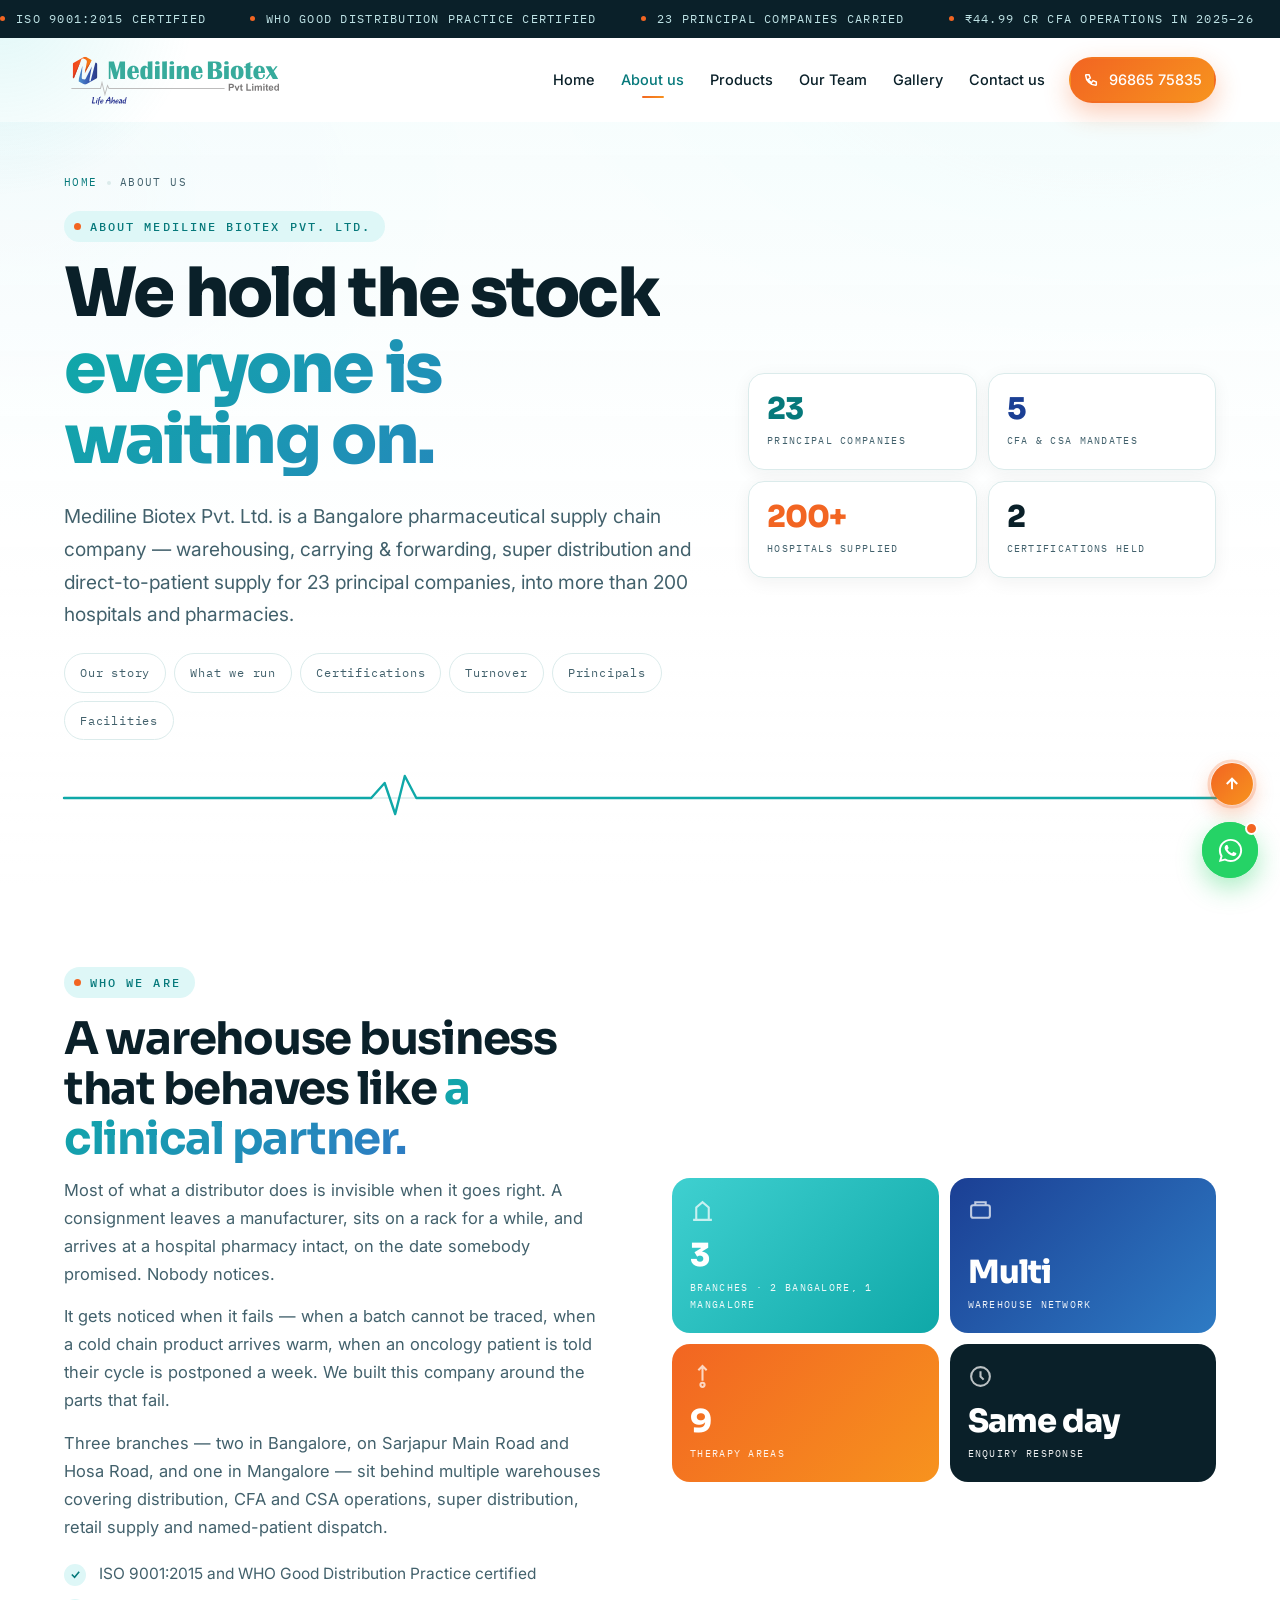
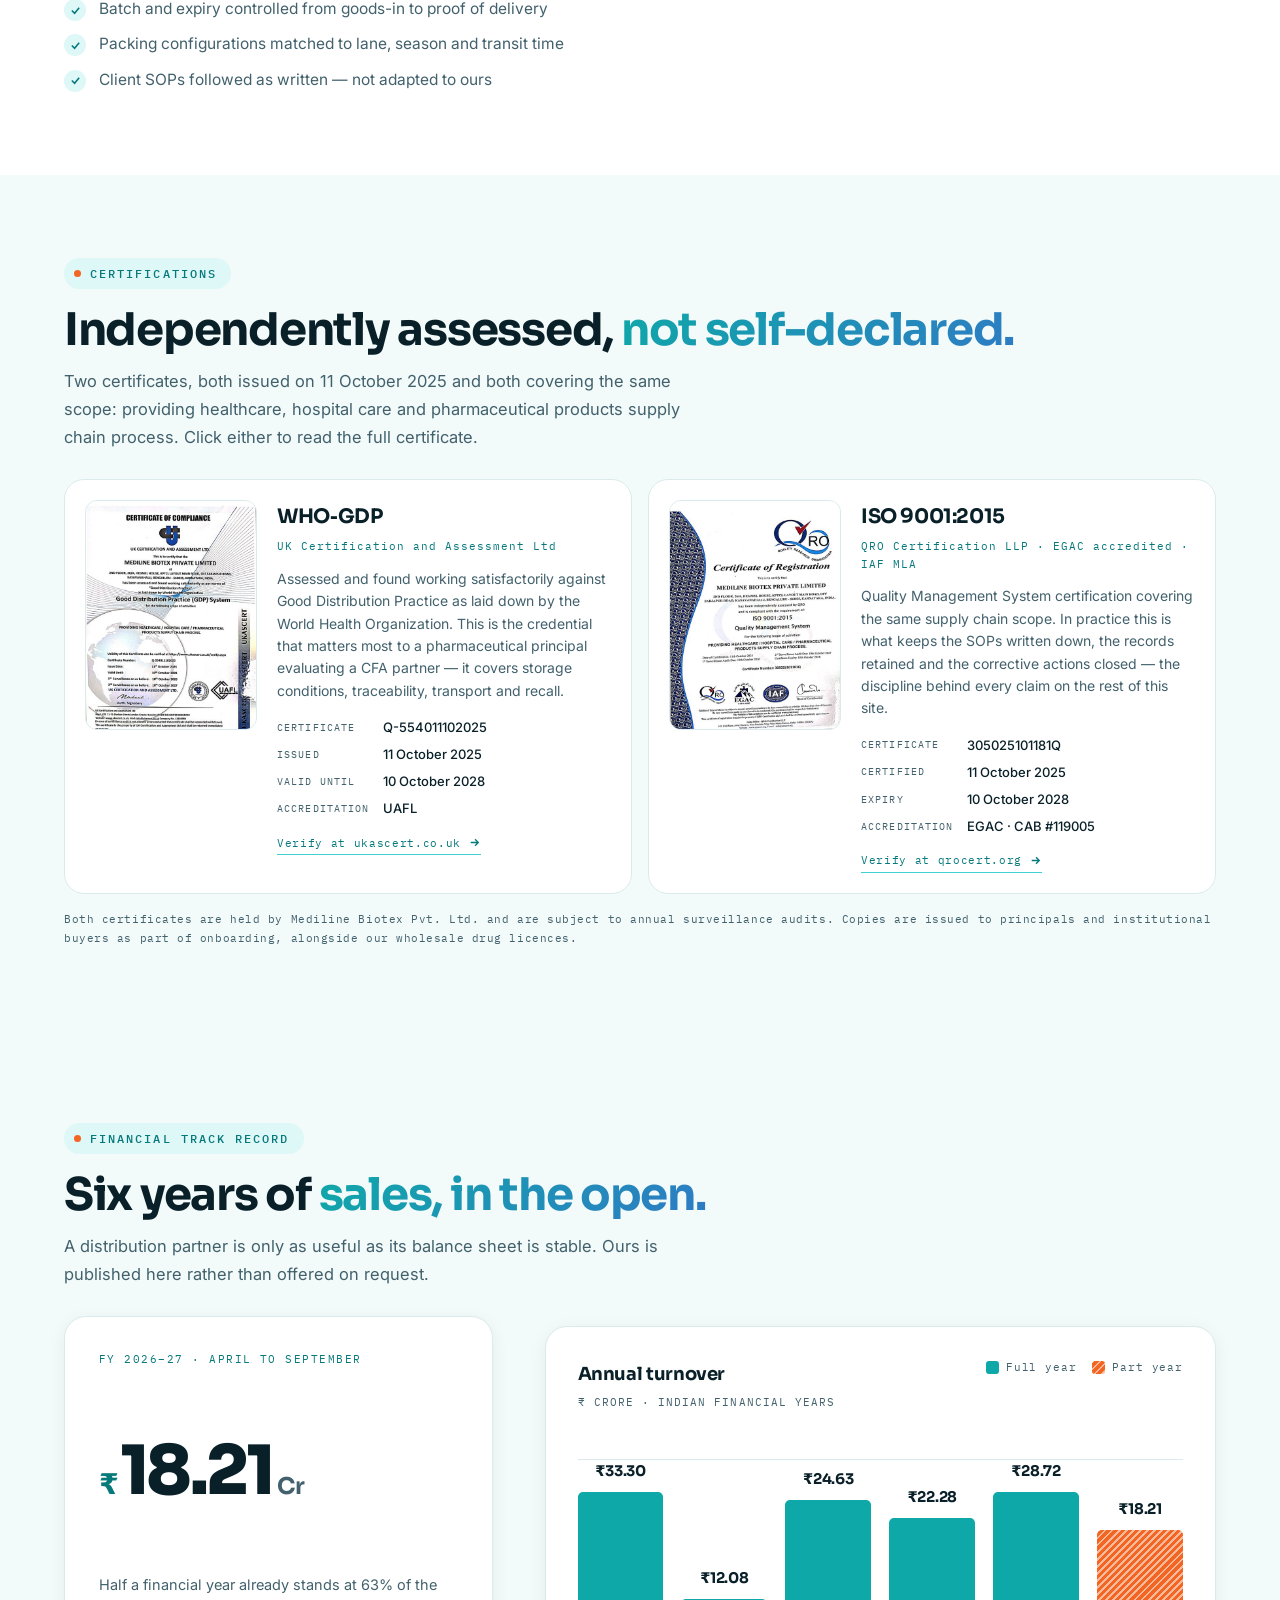
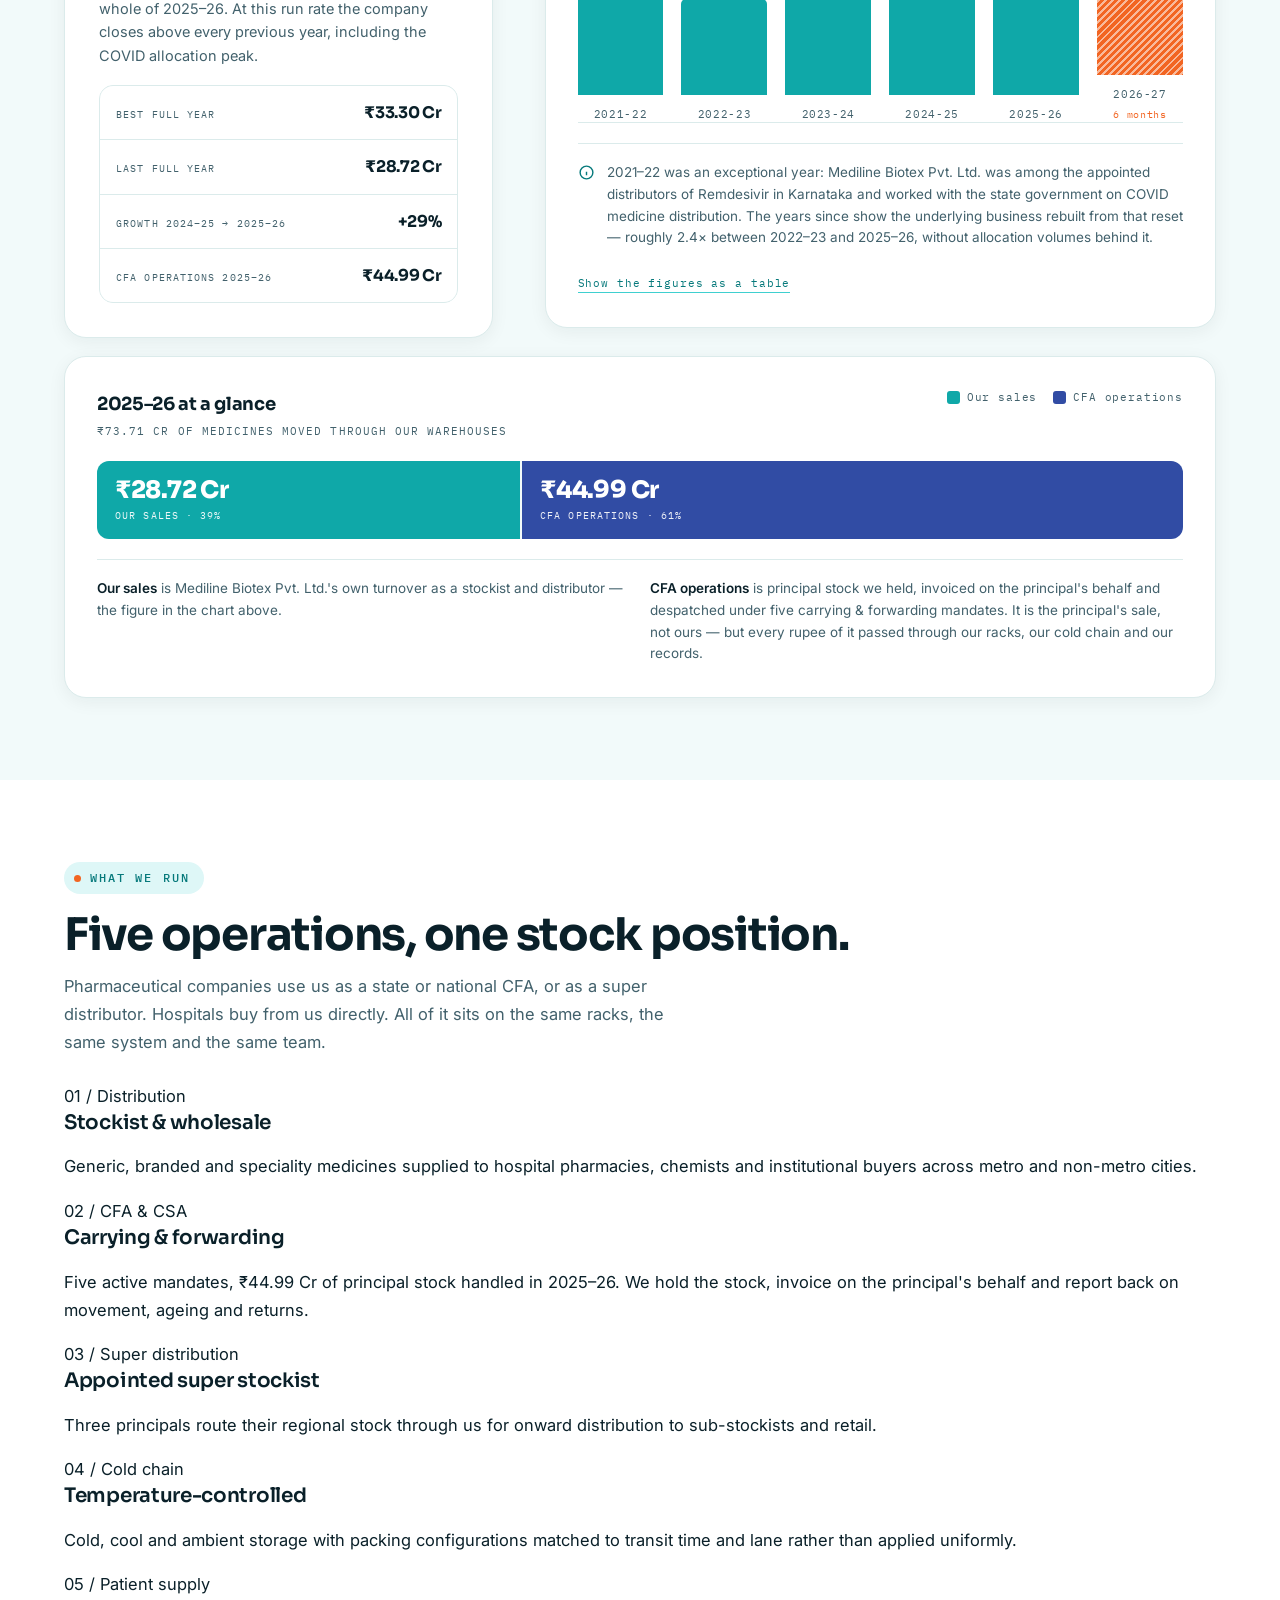
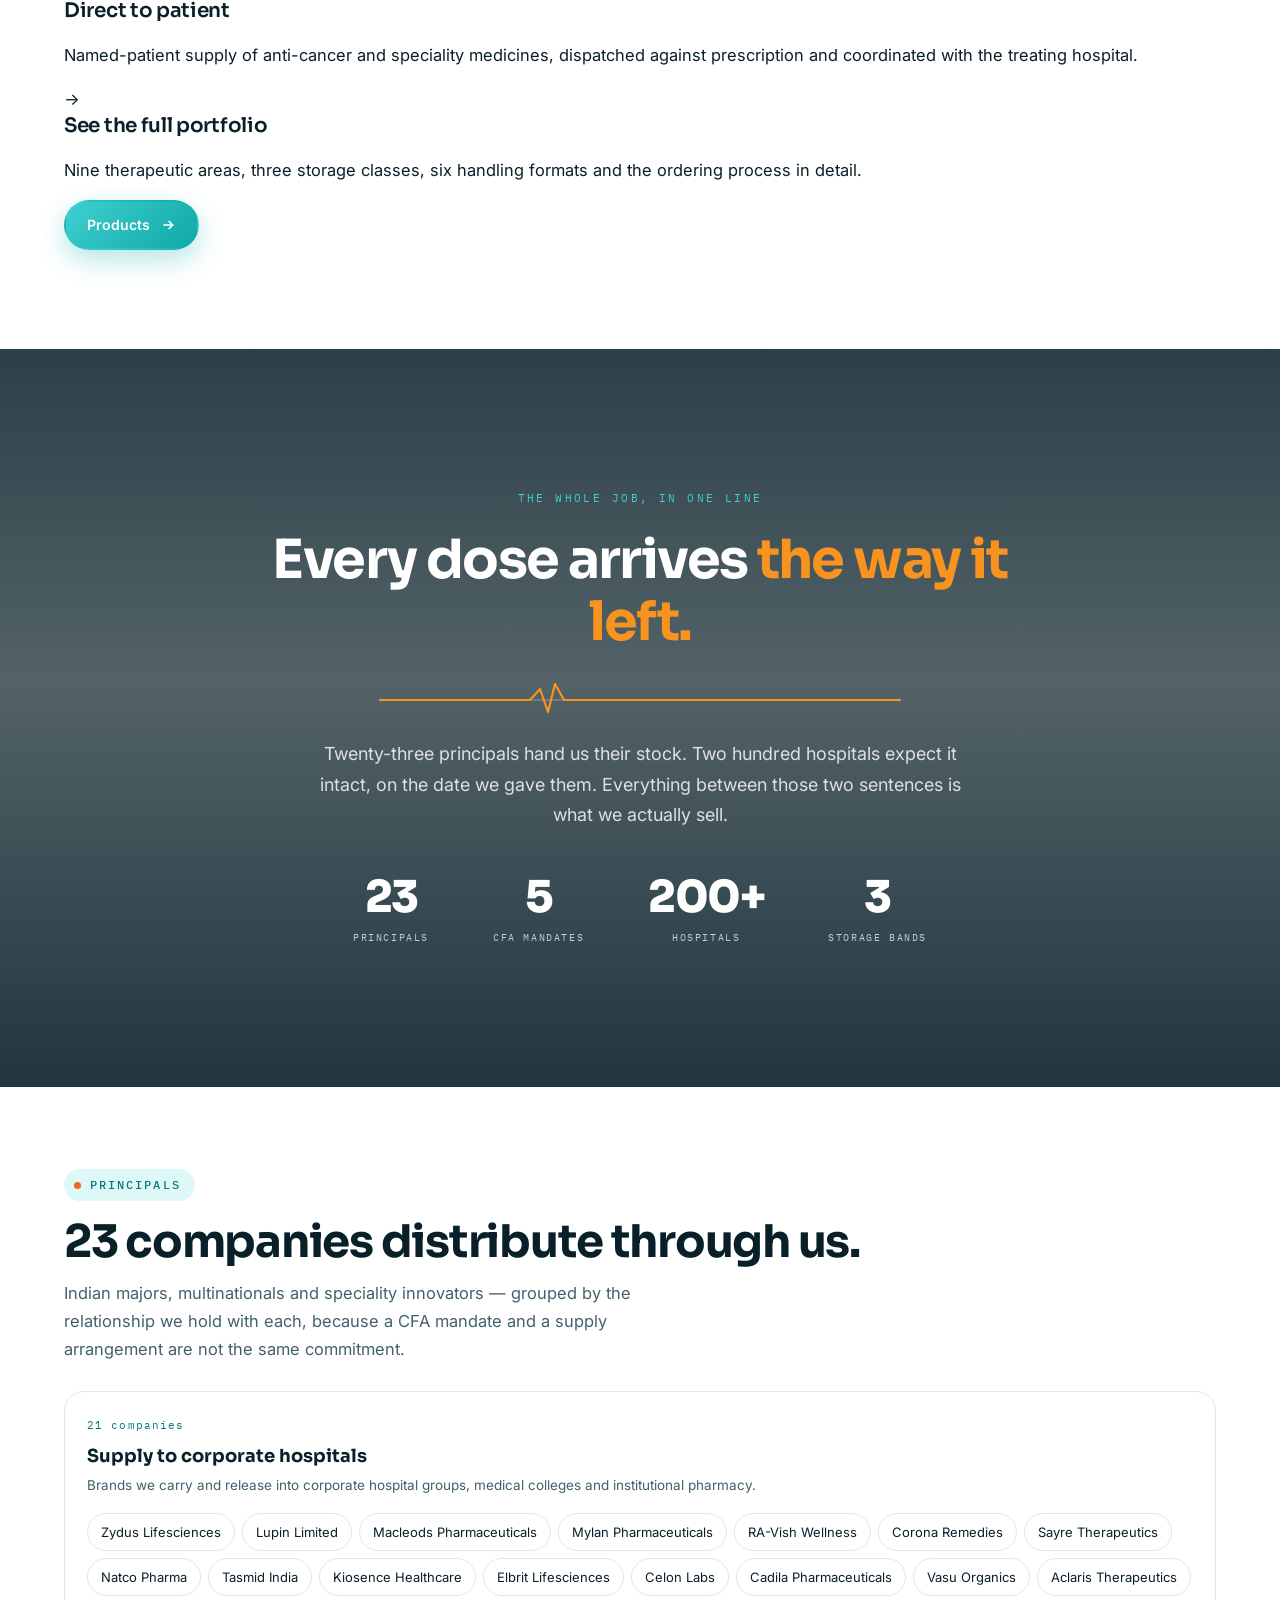
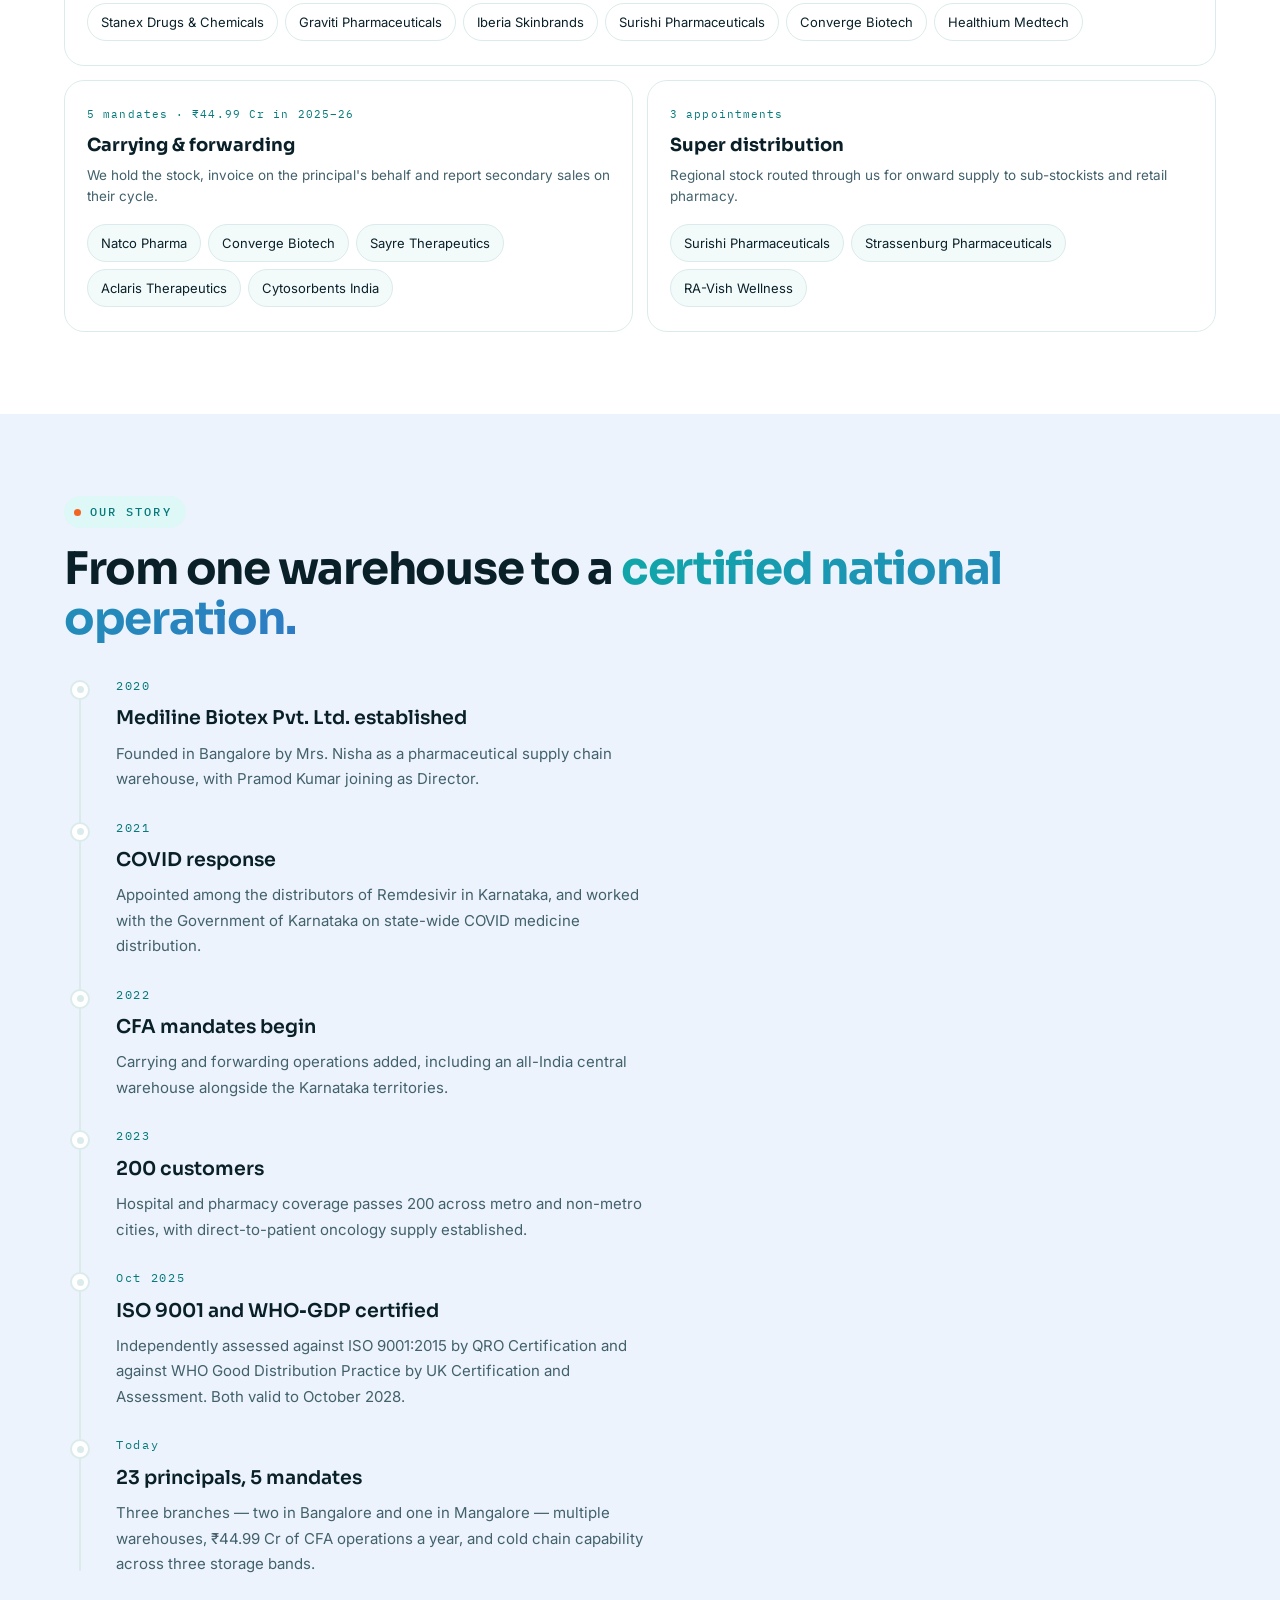
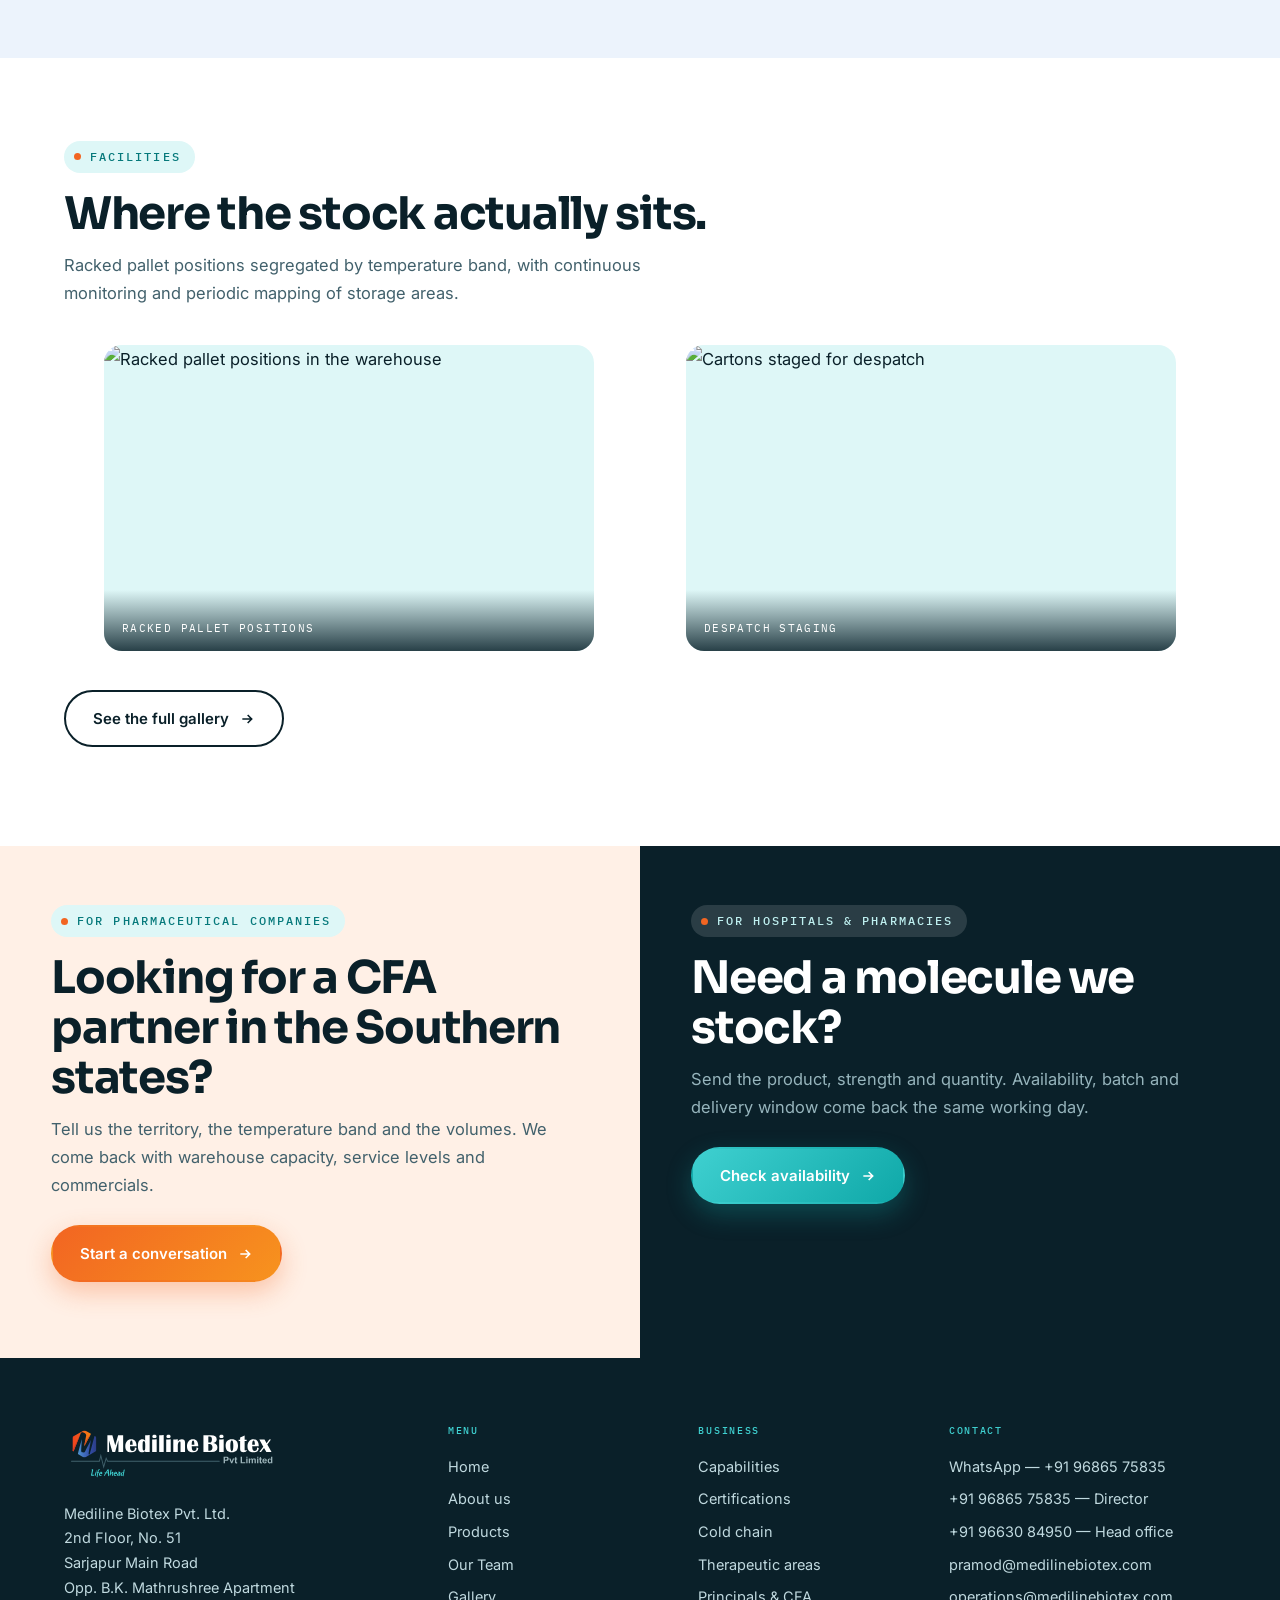
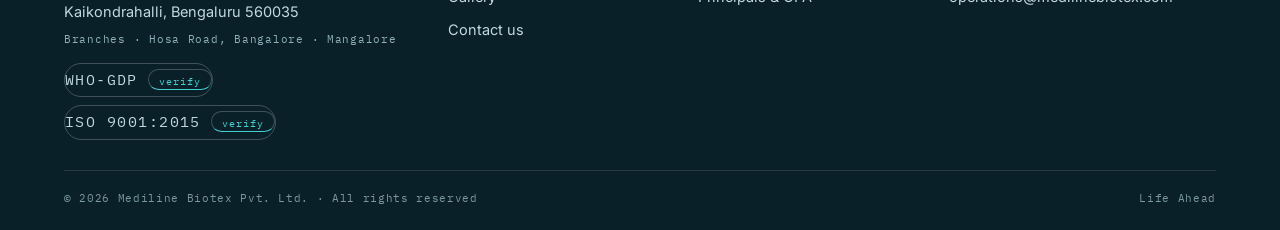
==== commit 1190279a: "v1" ====
--- a/about.html
+++ b/about.html
@@ -1,20 +1,184 @@
 <!DOCTYPE html>
-<html lang="en">
+<html lang="en-IN">
 <head>
 <meta charset="utf-8">
 <meta name="viewport" content="width=device-width, initial-scale=1">
+<title>About us — Mediline Biotex | ISO 9001 &amp; WHO-GDP distributor</title>
+<meta name="description" content="Bangalore pharmaceutical distributor since 2020: CFA, CSA, super distribution and hospital supply for 23 principals. ISO 9001:2015 and WHO-GDP certified.">
+<meta name="robots" content="index, follow, max-image-preview:large">
+<link rel="canonical" href="https://medilinebiotex.com/about">
 <meta name="theme-color" content="#37AB9C">
-<title>About us — Mediline Biotex | ISO 9001 &amp; WHO-GDP distributor</title>
-<meta name="description" content="Mediline Biotex Pvt. Ltd. is a Bangalore pharmaceutical supply chain company — warehousing, CFA, super distribution and direct-to-patient supply for 23 principals, certified to ISO 9001:2015 and WHO Good Distribution Practice.">
+<meta name="author" content="Mediline Biotex Pvt. Ltd.">
+<meta name="geo.region" content="IN-KA">
+<meta name="geo.placename" content="Bengaluru">
+<meta name="geo.position" content="12.9145678;77.6769128">
+<meta name="ICBM" content="12.9145678, 77.6769128">
+<meta property="og:type" content="website">
+<meta property="og:site_name" content="Mediline Biotex Pvt. Ltd.">
+<meta property="og:locale" content="en_IN">
 <meta property="og:title" content="About us — Mediline Biotex | ISO 9001 &amp; WHO-GDP distributor">
-<meta property="og:description" content="Mediline Biotex Pvt. Ltd. is a Bangalore pharmaceutical supply chain company — warehousing, CFA, super distribution and direct-to-patient supply for 23 principals, certified to ISO 9001:2015 and WHO Good Distribution Practice.">
-<meta property="og:type" content="website">
+<meta property="og:description" content="Bangalore pharmaceutical distributor since 2020: CFA, CSA, super distribution and hospital supply for 23 principals. ISO 9001:2015 and WHO-GDP certified.">
+<meta property="og:url" content="https://medilinebiotex.com/about">
+<meta property="og:image" content="https://medilinebiotex.com/assets/og-image.jpg">
+<meta property="og:image:width" content="1200">
+<meta property="og:image:height" content="630">
+<meta property="og:image:alt" content="Mediline Biotex Pvt. Ltd. — CFA, CSA and distributor for corporate hospitals, Bangalore">
+<meta name="twitter:card" content="summary_large_image">
+<meta name="twitter:title" content="About us — Mediline Biotex | ISO 9001 &amp; WHO-GDP distributor">
+<meta name="twitter:description" content="Bangalore pharmaceutical distributor since 2020: CFA, CSA, super distribution and hospital supply for 23 principals. ISO 9001:2015 and WHO-GDP certified.">
+<meta name="twitter:image" content="https://medilinebiotex.com/assets/og-image.jpg">
+<meta name="twitter:image:alt" content="Mediline Biotex Pvt. Ltd. — CFA, CSA and distributor for corporate hospitals, Bangalore">
+<link rel="icon" href="favicon.ico" sizes="48x48">
 <link rel="icon" type="image/svg+xml" href="assets/mark.svg">
-<link rel="apple-touch-icon" href="assets/mediline-mark-512.png">
+<link rel="apple-touch-icon" href="assets/apple-touch-icon.png">
+<link rel="manifest" href="site.webmanifest">
+<link rel="preconnect" href="https://images.unsplash.com" crossorigin>
 <link rel="preconnect" href="https://fonts.googleapis.com">
 <link rel="preconnect" href="https://fonts.gstatic.com" crossorigin>
 <link href="https://fonts.googleapis.com/css2?family=Sora:wght@400;600;700;800&family=Inter:wght@400;500;600&family=IBM+Plex+Mono:wght@400;500&display=swap" rel="stylesheet">
 <link rel="stylesheet" href="assets/style.css">
+<script type="application/ld+json">
+{
+ "@context": "https://schema.org",
+ "@graph": [
+  {
+   "@type": [
+    "Organization",
+    "LocalBusiness"
+   ],
+   "@id": "https://medilinebiotex.com/#organization",
+   "name": "Mediline Biotex Pvt. Ltd.",
+   "alternateName": "Mediline Biotex",
+   "legalName": "Mediline Biotex Pvt. Ltd.",
+   "url": "https://medilinebiotex.com/",
+   "slogan": "Life Ahead",
+   "logo": {
+    "@type": "ImageObject",
+    "url": "https://medilinebiotex.com/assets/mediline-mark-512.png",
+    "width": 512,
+    "height": 573
+   },
+   "image": "https://medilinebiotex.com/assets/og-image.jpg",
+   "description": "Bangalore pharmaceutical supply chain company: carrying & forwarding (CFA), CSA, super distribution and supply to corporate hospitals, with validated cold chain. ISO 9001:2015 and WHO-GDP certified.",
+   "foundingDate": "2020",
+   "founder": {
+    "@type": "Person",
+    "name": "Nisha",
+    "jobTitle": "Founder & Managing Director"
+   },
+   "numberOfEmployees": {
+    "@type": "QuantitativeValue",
+    "minValue": 30
+   },
+   "telephone": "+91-96865-75835",
+   "email": "operations@medilinebiotex.com",
+   "address": {
+    "@type": "PostalAddress",
+    "streetAddress": "2nd Floor, No. 51, Sarjapur Main Road, Opp. B.K. Mathrushree Apartment, Kaikondrahalli",
+    "addressLocality": "Bengaluru",
+    "addressRegion": "Karnataka",
+    "postalCode": "560035",
+    "addressCountry": "IN"
+   },
+   "geo": {
+    "@type": "GeoCoordinates",
+    "latitude": 12.9145678,
+    "longitude": 77.6769128
+   },
+   "hasMap": "https://maps.app.goo.gl/LE33mHk7Xwc3eiEB8",
+   "areaServed": {
+    "@type": "Country",
+    "name": "India"
+   },
+   "contactPoint": [
+    {
+     "@type": "ContactPoint",
+     "telephone": "+91-96865-75835",
+     "contactType": "sales",
+     "areaServed": "IN",
+     "availableLanguage": "English"
+    },
+    {
+     "@type": "ContactPoint",
+     "telephone": "+91-96630-84950",
+     "contactType": "customer service",
+     "email": "operations@medilinebiotex.com",
+     "areaServed": "IN",
+     "availableLanguage": "English"
+    }
+   ],
+   "knowsAbout": [
+    "Pharmaceutical distribution",
+    "Carrying and forwarding agent (CFA)",
+    "Carrying and selling agent (CSA)",
+    "Super distribution",
+    "Cold chain logistics (2–8°C)",
+    "Hospital pharmaceutical supply",
+    "Oncology medicines",
+    "Critical care medicines",
+    "Transplant medicines",
+    "Nephrology",
+    "Anti-diabetic medicines",
+    "Dermatology",
+    "General medicine",
+    "Medical devices and diagnostics",
+    "Sanitisation products",
+    "WHO Good Distribution Practice",
+    "ISO 9001:2015"
+   ]
+  },
+  {
+   "@type": "WebSite",
+   "@id": "https://medilinebiotex.com/#website",
+   "url": "https://medilinebiotex.com/",
+   "name": "Mediline Biotex Pvt. Ltd.",
+   "publisher": {
+    "@id": "https://medilinebiotex.com/#organization"
+   },
+   "inLanguage": "en-IN"
+  },
+  {
+   "@type": "AboutPage",
+   "@id": "https://medilinebiotex.com/about#webpage",
+   "url": "https://medilinebiotex.com/about",
+   "name": "About us — Mediline Biotex | ISO 9001 & WHO-GDP distributor",
+   "description": "Bangalore pharmaceutical distributor since 2020: CFA, CSA, super distribution and hospital supply for 23 principals. ISO 9001:2015 and WHO-GDP certified.",
+   "isPartOf": {
+    "@id": "https://medilinebiotex.com/#website"
+   },
+   "about": {
+    "@id": "https://medilinebiotex.com/#organization"
+   },
+   "inLanguage": "en-IN",
+   "primaryImageOfPage": {
+    "@type": "ImageObject",
+    "url": "https://medilinebiotex.com/assets/og-image.jpg"
+   },
+   "breadcrumb": {
+    "@id": "https://medilinebiotex.com/about#breadcrumb"
+   }
+  },
+  {
+   "@type": "BreadcrumbList",
+   "@id": "https://medilinebiotex.com/about#breadcrumb",
+   "itemListElement": [
+    {
+     "@type": "ListItem",
+     "position": 1,
+     "name": "Home",
+     "item": "https://medilinebiotex.com/"
+    },
+    {
+     "@type": "ListItem",
+     "position": 2,
+     "name": "About us",
+     "item": "https://medilinebiotex.com/about"
+    }
+   ]
+  }
+ ]
+}
+</script>
 </head>
 <body>
 <div id="glow"></div>
@@ -36,14 +200,14 @@
 <!-- ===== HEADER ===== -->
 <header id="hdr">
   <div class="wrap hdr-in">
-    <a class="logo" href="index.html"><img src="assets/logo.svg" alt="Mediline Biotex Pvt. Ltd. — Life Ahead" width="585" height="166"></a>
+    <a class="logo" href="./"><img src="assets/logo.svg" alt="Mediline Biotex Pvt. Ltd. — Life Ahead" width="585" height="166"></a>
     <nav class="nav" aria-label="Main">
-      <a href="index.html">Home</a>
-      <a href="about.html" class="active">About us</a>
-      <a href="products.html">Products</a>
-      <a href="team.html">Our Team</a>
-      <a href="gallery.html">Gallery</a>
-      <a href="contact.html">Contact us</a>
+      <a href="./">Home</a>
+      <a href="about" class="active">About us</a>
+      <a href="products">Products</a>
+      <a href="team">Our Team</a>
+      <a href="gallery">Gallery</a>
+      <a href="contact">Contact us</a>
       <a class="btn btn-warm btn-sm" href="tel:+919686575835"><svg viewBox="0 0 24 24" fill="none" stroke="currentColor" stroke-width="2.2"><path d="M5 4h4l2 5-3 2a12 12 0 005 5l2-3 5 2v4a1 1 0 01-1 1A16 16 0 014 5a1 1 0 011-1z"/></svg> 96865&nbsp;75835</a>
     </nav>
     <button id="burger" type="button" aria-label="Open menu" aria-controls="drawer" aria-expanded="false"><span></span><span></span><span></span></button>
@@ -51,12 +215,12 @@
 </header>
 <nav id="drawer" aria-label="Mobile menu">
   <p class="d-head">Menu</p>
-  <a href="index.html">Home</a>
-  <a href="about.html" class="on">About us</a>
-  <a href="products.html">Products</a>
-  <a href="team.html">Our Team</a>
-  <a href="gallery.html">Gallery</a>
-  <a href="contact.html">Contact us</a>
+  <a href="./">Home</a>
+  <a href="about" class="on">About us</a>
+  <a href="products">Products</a>
+  <a href="team">Our Team</a>
+  <a href="gallery">Gallery</a>
+  <a href="contact">Contact us</a>
   <div class="d-actions">
     <a class="call" href="tel:+919686575835"><svg viewBox="0 0 24 24" fill="none" stroke="currentColor" stroke-width="2.2"><path d="M5 4h4l2 5-3 2a12 12 0 005 5l2-3 5 2v4a1 1 0 01-1 1A16 16 0 014 5a1 1 0 011-1z"/></svg> Call 96865&nbsp;75835</a>
     <a class="whats" href="https://wa.me/919686575835?text=Hi%20Mediline%20Biotex%2C%20I%27d%20like%20to%20enquire%20about%20" target="_blank" rel="noopener"><svg viewBox="0 0 32 32" fill="currentColor"><path d="M16.01 3.2c-7.06 0-12.8 5.74-12.8 12.8 0 2.26.59 4.46 1.72 6.4L3.2 28.8l6.57-1.7a12.74 12.74 0 006.24 1.6h.01c7.06 0 12.8-5.74 12.8-12.8 0-3.42-1.33-6.63-3.75-9.05a12.7 12.7 0 00-9.06-3.65zm0 23.34h-.01a10.6 10.6 0 01-5.4-1.48l-.39-.23-4.02 1.05 1.07-3.92-.25-.4a10.6 10.6 0 01-1.63-5.66c0-5.87 4.78-10.64 10.64-10.64 2.84 0 5.51 1.11 7.52 3.12a10.57 10.57 0 013.11 7.53c0 5.87-4.77 10.63-10.64 10.63zm5.83-7.96c-.32-.16-1.89-.93-2.18-1.04-.29-.11-.5-.16-.71.16-.21.32-.82 1.04-1.01 1.25-.18.21-.37.24-.69.08-.32-.16-1.35-.5-2.57-1.59-.95-.85-1.59-1.89-1.78-2.21-.18-.32-.02-.5.14-.66.15-.14.32-.37.48-.56.16-.19.21-.32.32-.53.11-.21.05-.4-.03-.56-.08-.16-.71-1.73-.98-2.36-.26-.62-.52-.54-.71-.55l-.61-.01c-.21 0-.56.08-.85.4-.29.32-1.11 1.09-1.11 2.65s1.14 3.08 1.3 3.29c.16.21 2.24 3.42 5.43 4.8.76.33 1.35.52 1.81.67.76.24 1.45.21 2 .13.61-.09 1.89-.77 2.15-1.52.27-.75.27-1.38.19-1.52-.08-.13-.29-.21-.61-.37z"/></svg> WhatsApp us</a>
@@ -71,7 +235,7 @@
     <div class="px-veil veil-light"></div>
   </div>
   <div class="wrap">
-    <p class="crumb"><a href="index.html">Home</a> <i></i> About us</p>
+    <p class="crumb"><a href="./">Home</a> <i></i> About us</p>
     <div class="phead-grid">
       <div>
         <p class="eyebrow"><i></i> About Mediline Biotex Pvt. Ltd.</p>
@@ -317,7 +481,7 @@
         <p>Named-patient supply of anti-cancer and speciality medicines, dispatched against prescription and coordinated with the treating hospital.</p></div>
       <div class="cap"><span class="tag">&rarr;</span><h3 class="h3">See the full portfolio</h3>
         <p>Nine therapeutic areas, three storage classes, six handling formats and the ordering process in detail.</p>
-        <p style="margin-top:14px"><a class="btn btn-teal btn-sm" href="products.html">Products <svg viewBox="0 0 24 24" fill="none" stroke="currentColor" stroke-width="2.4"><path d="M5 12h14M13 6l6 6-6 6"/></svg></a></p></div>
+        <p style="margin-top:14px"><a class="btn btn-teal btn-sm" href="products">Products <svg viewBox="0 0 24 24" fill="none" stroke="currentColor" stroke-width="2.4"><path d="M5 12h14M13 6l6 6-6 6"/></svg></a></p></div>
     </div>
   </div>
 </section>
@@ -397,7 +561,6 @@
     <div class="rv">
       <p class="eyebrow"><i></i> Our story</p>
       <h2 class="h2">From one warehouse to a <span class="grad-text">certified national operation.</span></h2>
-      <p class="sub">Dates before 2025 are indicative and pending confirmation from the company.</p>
     </div>
     <div class="tl rv">
       <div class="tl-spine"><i id="tlFill"></i></div>
@@ -425,7 +588,7 @@
       <figure class="shot"><img loading="lazy" src="https://images.unsplash.com/photo-1672552226380-486fe900b322?auto=format&amp;fit=crop&amp;w=1200&amp;q=72" alt="Cartons staged for despatch">
         <figcaption>Despatch staging</figcaption></figure>
     </div>
-    <p style="margin-top:22px"><a class="btn btn-out" href="gallery.html">See the full gallery <svg viewBox="0 0 24 24" fill="none" stroke="currentColor" stroke-width="2.4"><path d="M5 12h14M13 6l6 6-6 6"/></svg></a></p>
+    <p style="margin-top:22px"><a class="btn btn-out" href="gallery">See the full gallery <svg viewBox="0 0 24 24" fill="none" stroke="currentColor" stroke-width="2.4"><path d="M5 12h14M13 6l6 6-6 6"/></svg></a></p>
   </div>
 </section>
 
@@ -434,11 +597,11 @@
   <div class="half a rv-l"><p class="eyebrow"><i></i> For pharmaceutical companies</p>
     <h2 class="h2">Looking for a CFA partner in the Southern states?</h2>
     <p class="sub">Tell us the territory, the temperature band and the volumes. We come back with warehouse capacity, service levels and commercials.</p>
-    <p style="margin-top:26px"><a class="btn btn-warm" href="contact.html">Start a conversation <svg viewBox="0 0 24 24" fill="none" stroke="currentColor" stroke-width="2.4"><path d="M5 12h14M13 6l6 6-6 6"/></svg></a></p></div>
+    <p style="margin-top:26px"><a class="btn btn-warm" href="contact">Start a conversation <svg viewBox="0 0 24 24" fill="none" stroke="currentColor" stroke-width="2.4"><path d="M5 12h14M13 6l6 6-6 6"/></svg></a></p></div>
   <div class="half b rv-r"><p class="eyebrow on-dark"><i></i> For hospitals &amp; pharmacies</p>
     <h2 class="h2">Need a molecule we stock?</h2>
     <p class="sub">Send the product, strength and quantity. Availability, batch and delivery window come back the same working day.</p>
-    <p style="margin-top:26px"><a class="btn btn-teal" href="products.html#enquire">Check availability <svg viewBox="0 0 24 24" fill="none" stroke="currentColor" stroke-width="2.4"><path d="M5 12h14M13 6l6 6-6 6"/></svg></a></p></div>
+    <p style="margin-top:26px"><a class="btn btn-teal" href="products#enquire">Check availability <svg viewBox="0 0 24 24" fill="none" stroke="currentColor" stroke-width="2.4"><path d="M5 12h14M13 6l6 6-6 6"/></svg></a></p></div>
 </section>
 <!-- ===== FOOTER ===== -->
 <footer id="ftr">
@@ -451,10 +614,9 @@
           <a href="https://www.ukascert.co.uk/verify.aspx" target="_blank" rel="noopener">WHO&#8209;GDP <span class="vf">verify</span></a>
           <a href="https://www.qrocert.org/verify.aspx" target="_blank" rel="noopener">ISO 9001:2015 <span class="vf">verify</span></a>
         </p>
-        <p class="f-social">Social profiles coming soon.</p>
-      </div>
-      <div><h4>Menu</h4><a href="index.html">Home</a><a href="about.html">About us</a><a href="products.html">Products</a><a href="team.html">Our Team</a><a href="gallery.html">Gallery</a><a href="contact.html">Contact us</a></div>
-      <div><h4>Business</h4><a href="about.html#capabilities">Capabilities</a><a href="about.html#certs">Certifications</a><a href="products.html#storage">Cold chain</a><a href="products.html#explorer">Therapeutic areas</a><a href="about.html#partners">Principals &amp; CFA</a></div>
+      </div>
+      <div><h4>Menu</h4><a href="./">Home</a><a href="about">About us</a><a href="products">Products</a><a href="team">Our Team</a><a href="gallery">Gallery</a><a href="contact">Contact us</a></div>
+      <div><h4>Business</h4><a href="about#capabilities">Capabilities</a><a href="about#certs">Certifications</a><a href="products#storage">Cold chain</a><a href="products#explorer">Therapeutic areas</a><a href="about#partners">Principals &amp; CFA</a></div>
       <div><h4>Contact</h4><a href="https://wa.me/919686575835?text=Hi%20Mediline%20Biotex%2C%20I%27d%20like%20to%20enquire%20about%20" target="_blank" rel="noopener">WhatsApp — +91&nbsp;96865&nbsp;75835</a><a href="tel:+919686575835">+91&nbsp;96865&nbsp;75835 — Director</a><a href="tel:+919663084950">+91&nbsp;96630&nbsp;84950 — Head office</a><a href="mailto:pramod@medilinebiotex.com">pramod@<wbr>medilinebiotex.com</a><a href="mailto:operations@medilinebiotex.com">operations@<wbr>medilinebiotex.com</a></div>
     </div>
     <div class="f-btm"><span>&copy; 2026 Mediline Biotex Pvt. Ltd. &middot; All rights reserved</span><span>Life Ahead</span></div>
--- a/assets/style.css
+++ b/assets/style.css
@@ -1462,3 +1462,22 @@
 .cinfo b,.route b,.cinfo small,.route small{overflow-wrap:break-word}
 .bars>.bar{min-width:0}
 @media (max-width:360px){.bar .v{font-size:9.5px;letter-spacing:0}.bar .yr{font-size:8.5px;letter-spacing:0}}
+@media (max-width:940px){.hero-cta .btn{text-align:center}}
+
+/* ---------- enquiry forms -> WhatsApp / email (Oct 23) ---------- */
+.send{margin-top:20px}
+.btn-wa{background:#0F8043;color:#fff;box-shadow:0 10px 24px -10px rgba(15,128,67,.55)}
+.btn-wa:hover,.btn-wa:focus-visible{background:#0B6B37;color:#fff}
+.btn-wa svg{width:20px;height:20px;flex:none}
+.send-note{display:flex;align-items:center;gap:8px;margin:12px 0 0;font-size:13.5px;color:var(--slate)}
+.send-note::before{content:"";flex:none;width:7px;height:7px;border-radius:50%;background:#25D366;box-shadow:0 0 0 4px rgba(37,211,102,.18)}
+.send-alt{margin:6px 0 0;font-size:13.5px;color:var(--slate)}
+.mail-alt{color:var(--teal-dk);font-weight:600;text-decoration:underline;text-underline-offset:3px}
+.mail-alt:hover{color:var(--orange)}
+.form-err{margin:12px 0 0;padding:10px 14px;border-radius:10px;background:#FDECEA;color:#A12B1C;font-size:13.5px}
+.field.bad input,.field.bad textarea{border-color:#D9442F;box-shadow:0 0 0 3px rgba(217,68,47,.12)}
+.field label .req{color:var(--orange)}
+#formMsg:not(:empty){display:block}
+@media (max-width:940px){.send .btn-wa{width:100%;justify-content:center}}
+.nf{min-height:62vh;display:flex;align-items:center;padding-top:140px}
+.nf>.wrap{width:100%}.nf .sub{margin-top:18px}
